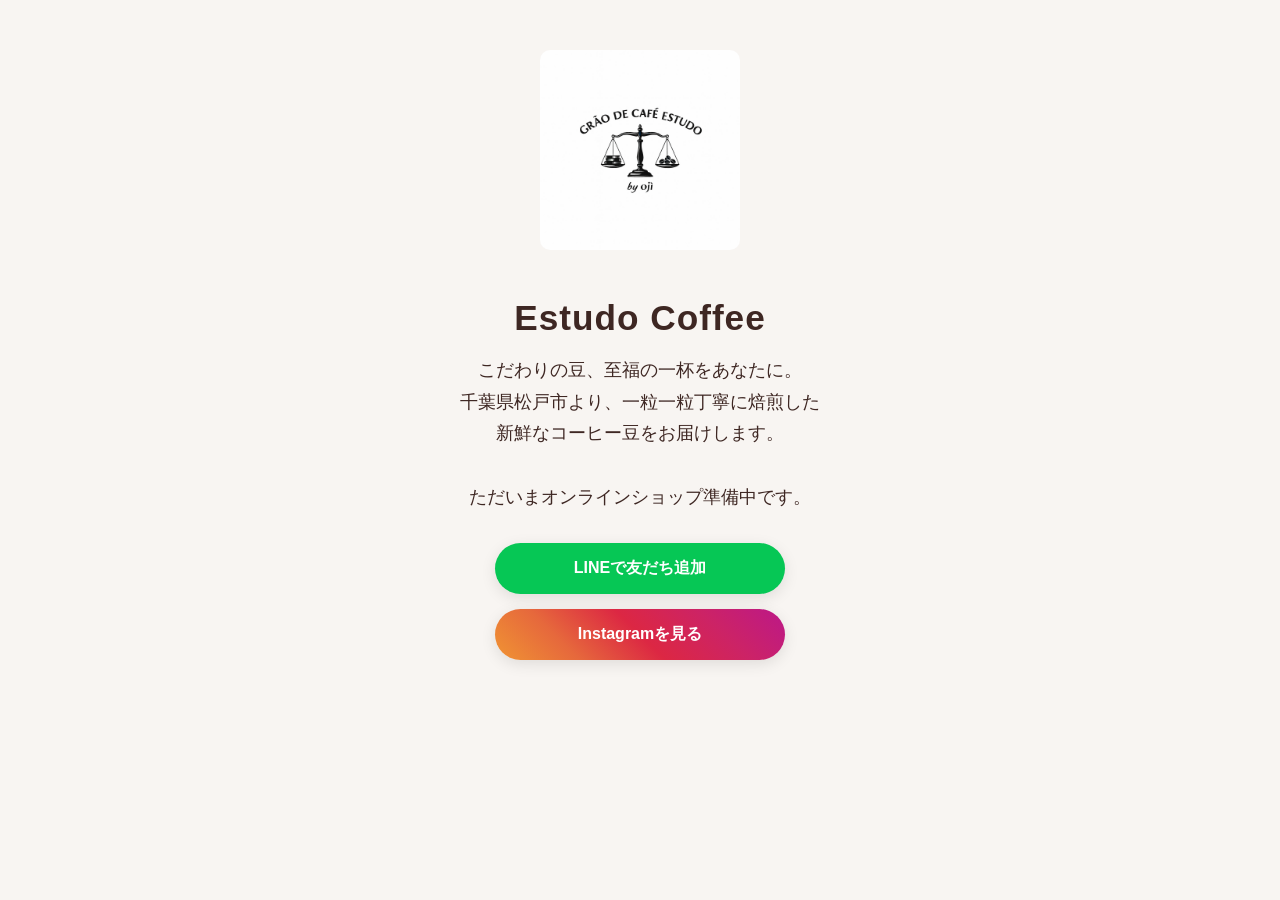
==== index.html @ 97ad24b9 "Update index.html" ====
<!DOCTYPE html>
<html lang="ja">
<head>
    <meta charset="UTF-8">
    <meta name="viewport" content="width=device-width, initial-scale=1.0">
    <title>Estudo Coffee（エストードコーヒー）| 松戸の自家焙煎豆販売</title>
    <meta name="description" content="千葉県松戸市から厳選されたコーヒー豆を丁寧に自家焙煎してお届けします。Estudo Coffeeで、あなただけの特別な一杯を見つけませんか？">
    <meta name="keywords" content="自家焙煎,豆販売,松戸,コーヒー,通販,オンラインショップ,Estudo Coffee">
    
    <style>
        /* 全体のデザイン設定 */
        body { 
            font-family: "Helvetica Neue", Arial, "Hiragino Kaku Gothic ProN", "Hiragino Sans", Meiryo, sans-serif; 
            text-align: center; 
            padding: 50px 20px; 
            background-color: #f8f5f2; 
            color: #3e2723; 
            margin: 0;
        }
        
        /* ロゴ画像の設定 */
        img { 
            max-width: 200px; 
            height: auto;
            margin-bottom: 20px; 
            border-radius: 10px; 
        }
        
        /* 見出しのデザイン */
        h1 { 
            font-size: 2.2em; 
            margin-bottom: 10px; 
            letter-spacing: 1px;
        }
        
        /* 文章のデザイン */
        p { 
            font-size: 1.1em; 
            line-height: 1.8; 
            margin-bottom: 30px; 
            max-width: 600px;
            margin-left: auto;
            margin-right: auto;
        }
        
        /* ボタン共通のデザイン */
        .btn {
            display: block;
            width: 260px;
            margin: 15px auto;
            padding: 15px;
            text-decoration: none;
            border-radius: 30px;
            font-weight: bold;
            box-shadow: 0 4px 15px rgba(0,0,0,0.1);
            transition: transform 0.2s, box-shadow 0.2s;
        }

        .btn:hover { 
            transform: scale(1.05); 
            box-shadow: 0 6px 20px rgba(0,0,0,0.2);
        }

        /* LINEボタン（緑） */
        .line-btn {
            background-color: #06C755;
            color: white !important;
        }

        /* インスタボタン（グラデーション） */
        .insta-btn {
            background: linear-gradient(45deg, #f09433 0%, #e6683c 25%, #dc2743 50%, #cc2366 75%, #bc1888 100%);
            color: white !important;
        }

        /* 画面が小さい時（スマホ）の調整 */
        @media (max-width: 480px) {
            h1 { font-size: 1.8em; }
            p { font-size: 1em; }
            .btn { width: 80%; }
        }
    </style>
</head>
<body>

    <img src="logo.png" alt="Estudo Coffee ロゴ">

    <h1>Estudo Coffee</h1>

    <p>
        こだわりの豆、至福の一杯をあなたに。<br>
        千葉県松戸市より、一粒一粒丁寧に焙煎した<br>
        新鮮なコーヒー豆をお届けします。<br><br>
        ただいまオンラインショップ準備中です。
    </p>
    
    <a href="https://lin.ee/H9qfA09" class="btn line-btn" target="_blank">
        LINEで友だち追加
    </a>

    <a href="https://www.instagram.com/estudo_coffee_matsudo/" class="btn insta-btn" target="_blank">
        Instagramを見る
    </a>

</body>
</html>
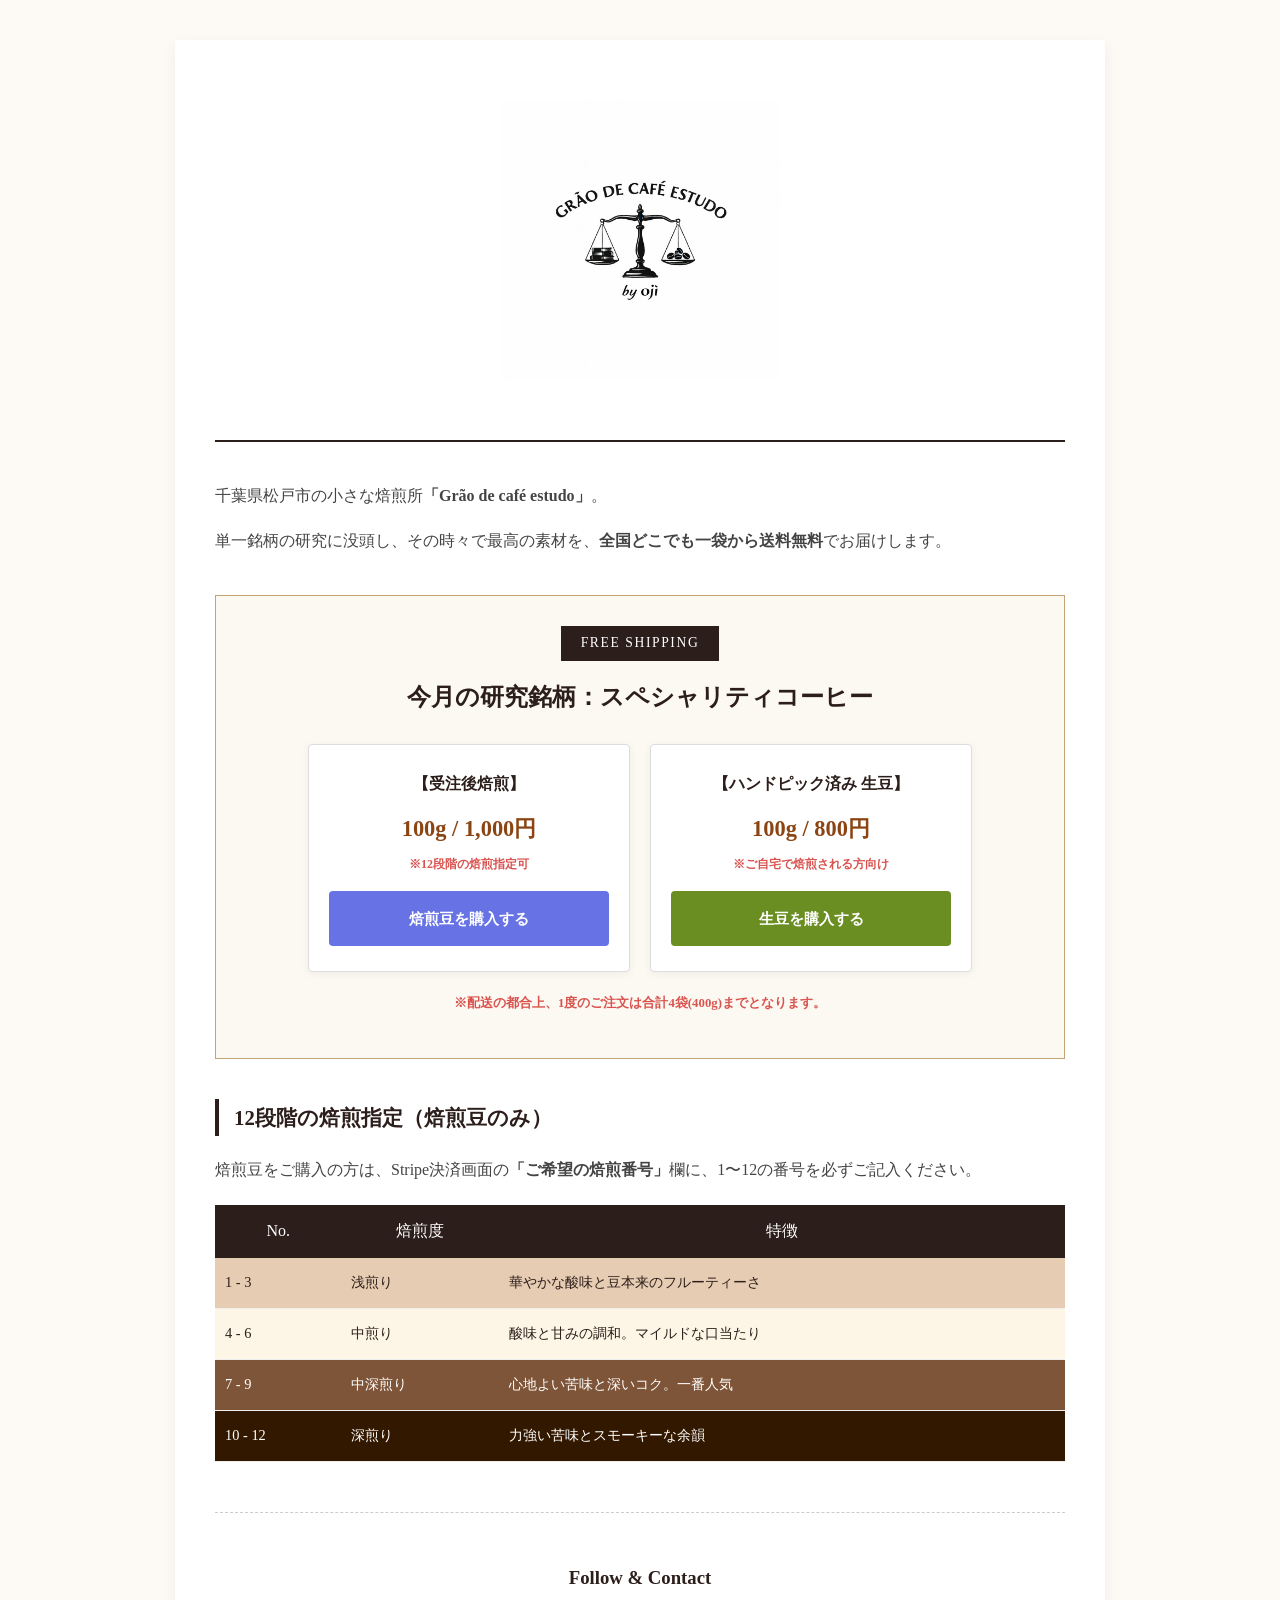
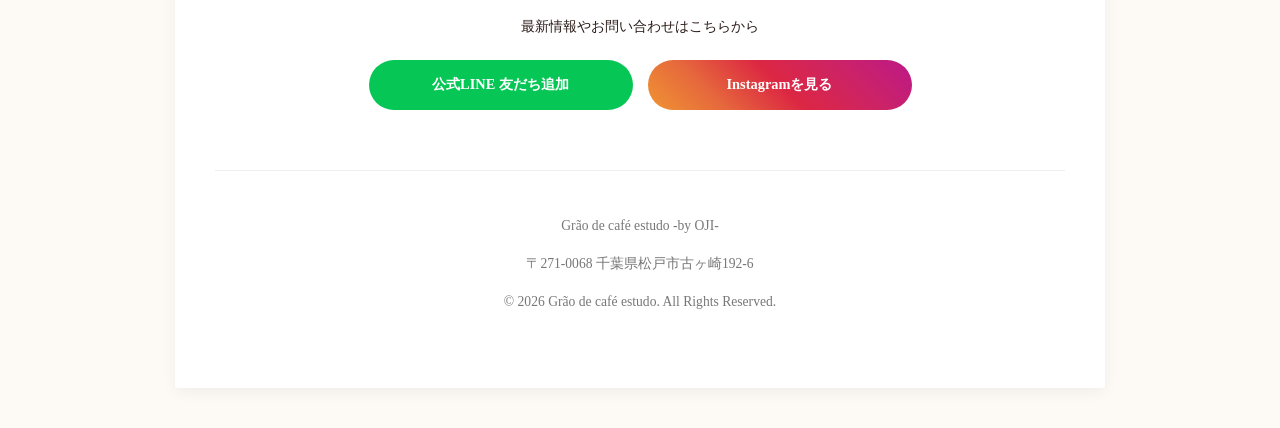
==== commit 8fc8ee41: "Update index.html" ====
--- a/index.html
+++ b/index.html
@@ -3,104 +3,215 @@
 <head>
     <meta charset="UTF-8">
     <meta name="viewport" content="width=device-width, initial-scale=1.0">
-    <title>Estudo Coffee（エストードコーヒー）| 松戸の自家焙煎豆販売</title>
-    <meta name="description" content="千葉県松戸市から厳選されたコーヒー豆を丁寧に自家焙煎してお届けします。Estudo Coffeeで、あなただけの特別な一杯を見つけませんか？">
-    <meta name="keywords" content="自家焙煎,豆販売,松戸,コーヒー,通販,オンラインショップ,Estudo Coffee">
-    
+    <title>Grão de café estudo -by OJI- | 松戸の受注生産・送料無料の焙煎所</title>
+    <meta name="description" content="千葉県松戸市の小さな焙煎所。最高の素材を全国どこでも一袋から送料無料でお届けします。">
     <style>
-        /* 全体のデザイン設定 */
+        :root {
+            --main-brown: #2c1e1a;
+            --accent-gold: #c2a371;
+            --bg-cream: #fdfaf5;
+            --line-green: #06C755;
+        }
         body { 
-            font-family: "Helvetica Neue", Arial, "Hiragino Kaku Gothic ProN", "Hiragino Sans", Meiryo, sans-serif; 
+            background-color: var(--bg-cream); 
+            color: var(--main-brown); 
+            font-family: "Hiragino Mincho ProN", serif; 
+            line-height: 1.8; 
+            margin: 0; 
+            padding: 40px 20px; 
+        }
+        .container { 
+            max-width: 850px; 
+            margin: 0 auto; 
+            background: white; 
+            padding: 60px 40px; 
+            border-radius: 2px; 
+            box-shadow: 0 4px 15px rgba(0,0,0,0.05); 
             text-align: center; 
-            padding: 50px 20px; 
-            background-color: #f8f5f2; 
-            color: #3e2723; 
-            margin: 0;
-        }
-        
-        /* ロゴ画像の設定 */
-        img { 
-            max-width: 200px; 
-            height: auto;
-            margin-bottom: 20px; 
-            border-radius: 10px; 
-        }
-        
-        /* 見出しのデザイン */
-        h1 { 
-            font-size: 2.2em; 
-            margin-bottom: 10px; 
-            letter-spacing: 1px;
-        }
-        
-        /* 文章のデザイン */
-        p { 
-            font-size: 1.1em; 
-            line-height: 1.8; 
-            margin-bottom: 30px; 
-            max-width: 600px;
-            margin-left: auto;
-            margin-right: auto;
-        }
-        
-        /* ボタン共通のデザイン */
-        .btn {
-            display: block;
-            width: 260px;
-            margin: 15px auto;
-            padding: 15px;
+        }
+        
+        .logo-img { max-width: 280px; height: auto; margin-bottom: 20px; }
+        .header-area { border-bottom: 2px solid var(--main-brown); padding-bottom: 30px; margin-bottom: 40px; }
+        
+        .free-shipping-badge { 
+            background: var(--main-brown); 
+            color: white; 
+            display: inline-block; 
+            padding: 5px 20px; 
+            font-size: 0.85rem; 
+            letter-spacing: 0.1rem; 
+            margin-bottom: 15px; 
+        }
+
+        h2 { 
+            font-size: 1.3rem; 
+            border-left: 4px solid var(--main-brown); 
+            padding-left: 15px; 
+            text-align: left; 
+            margin: 40px 0 20px; 
+        }
+        .description { text-align: left; font-size: 1rem; color: #444; }
+
+        .current-bean { 
+            background-color: #fcf8f2; 
+            border: 1px solid var(--accent-gold); 
+            padding: 30px; 
+            margin: 40px 0; 
+            text-align: center; 
+        }
+        .bean-title { font-size: 1.5rem; color: var(--main-brown); margin-bottom: 10px; font-weight: bold; }
+        
+        /* ボタンを並べるエリア */
+        .purchase-options { 
+            display: flex; 
+            gap: 20px; 
+            justify-content: center; 
+            flex-wrap: wrap; 
+            margin-top: 25px; 
+        }
+        .option-card { 
+            background: white; 
+            border: 1px solid #ddd; 
+            padding: 25px 20px; 
+            border-radius: 4px; 
+            width: 280px; 
+            display: flex; 
+            flex-direction: column; 
+            justify-content: space-between;
+            box-shadow: 0 2px 8px rgba(0,0,0,0.05);
+        }
+        .option-name { font-weight: bold; margin-bottom: 10px; color: var(--main-brown); }
+        .price { font-size: 1.4rem; color: #8b4513; margin-bottom: 5px; font-weight: bold; }
+        .limit-info { font-size: 0.75rem; color: #d9534f; margin-bottom: 15px; font-weight: bold; }
+
+        .btn-stripe { 
+            display: block; 
+            background-color: #6772e5; 
+            color: white !important; 
+            padding: 14px 20px; 
+            text-decoration: none; 
+            font-weight: bold; 
+            font-size: 0.95rem; 
+            border-radius: 4px; 
+            transition: 0.3s; 
+        }
+        .btn-stripe:hover { 
+            background-color: #5469d4; 
+            transform: translateY(-2px); 
+        }
+        .btn-raw { background-color: #6b8e23; } 
+        .btn-raw:hover { background-color: #556b2f; }
+
+        /* SNSセクション */
+        .sns-section {
+            margin-top: 50px;
+            padding-top: 30px;
+            border-top: 1px dashed #ccc;
+        }
+        .sns-buttons {
+            display: flex;
+            justify-content: center;
+            gap: 15px;
+            flex-wrap: wrap;
+            margin-top: 20px;
+        }
+        .sns-btn {
+            display: inline-block;
+            width: 240px;
+            padding: 12px;
             text-decoration: none;
+            color: white !important;
+            font-weight: bold;
             border-radius: 30px;
-            font-weight: bold;
-            box-shadow: 0 4px 15px rgba(0,0,0,0.1);
-            transition: transform 0.2s, box-shadow 0.2s;
-        }
-
-        .btn:hover { 
-            transform: scale(1.05); 
-            box-shadow: 0 6px 20px rgba(0,0,0,0.2);
-        }
-
-        /* LINEボタン（緑） */
-        .line-btn {
-            background-color: #06C755;
-            color: white !important;
-        }
-
-        /* インスタボタン（グラデーション） */
-        .insta-btn {
-            background: linear-gradient(45deg, #f09433 0%, #e6683c 25%, #dc2743 50%, #cc2366 75%, #bc1888 100%);
-            color: white !important;
-        }
-
-        /* 画面が小さい時（スマホ）の調整 */
+            font-size: 0.9rem;
+            transition: 0.3s;
+        }
+        .btn-line { background-color: var(--line-green); }
+        .btn-insta { background: linear-gradient(45deg, #f09433 0%, #e6683c 25%, #dc2743 50%, #cc2366 75%, #bc1888 100%); }
+        .sns-btn:hover { opacity: 0.8; transform: translateY(-2px); }
+
+        .roast-grid { width: 100%; border-collapse: collapse; margin-top: 20px; }
+        .roast-grid th { background: var(--main-brown); color: white; padding: 12px; font-weight: normal; }
+        .roast-grid td { padding: 12px 10px; border-bottom: 1px solid #eee; font-size: 0.9rem; text-align: left; }
+        .lv1 { background-color: #e6ccb2; } 
+        .lv-mid { background-color: #fdf5e6; } 
+        .lv5 { background-color: #7f5539; color: white; } 
+        .lv9 { background-color: #331800; color: white; } 
+
+        footer { margin-top: 60px; font-size: 0.85rem; color: #777; border-top: 1px solid #eee; padding-top: 30px; }
+
         @media (max-width: 480px) {
-            h1 { font-size: 1.8em; }
-            p { font-size: 1em; }
-            .btn { width: 80%; }
+            .container { padding: 30px 15px; }
+            .option-card { width: 100%; }
         }
     </style>
 </head>
 <body>
 
-    <img src="logo.png" alt="Estudo Coffee ロゴ">
-
-    <h1>Estudo Coffee</h1>
-
-    <p>
-        こだわりの豆、至福の一杯をあなたに。<br>
-        千葉県松戸市より、一粒一粒丁寧に焙煎した<br>
-        新鮮なコーヒー豆をお届けします。<br><br>
-        ただいまオンラインショップ準備中です。
-    </p>
+<div class="container">
+    <div class="header-area">
+        <img src="logo.png" alt="Grão de café estudo ロゴ" class="logo-img">
+    </div>
+
+    <div class="description">
+        <p>千葉県松戸市の小さな焙煎所<strong>「Grão de café estudo」</strong>。</p>
+        <p>単一銘柄の研究に没頭し、その時々で最高の素材を、<strong>全国どこでも一袋から送料無料</strong>でお届けします。</p>
+    </div>
+
+    <div class="current-bean">
+        <div class="free-shipping-badge">FREE SHIPPING</div>
+        <div class="bean-title">今月の研究銘柄：スペシャリティコーヒー</div>
+        
+        <div class="purchase-options">
+            <div class="option-card">
+                <div>
+                    <div class="option-name">【受注後焙煎】</div>
+                    <div class="price">100g / 1,000円</div>
+                    <div class="limit-info">※12段階の焙煎指定可</div>
+                </div>
+                <a href="https://buy.stripe.com/00w28rahT9Mg7YG9xW0VO00" class="btn-stripe">焙煎豆を購入する</a>
+            </div>
+
+            <div class="option-card">
+                <div>
+                    <div class="option-name">【ハンドピック済み 生豆】</div>
+                    <div class="price">100g / 800円</div>
+                    <div class="limit-info">※ご自宅で焙煎される方向け</div>
+                </div>
+                <a href="https://buy.stripe.com/6oU6oH0Hj2jO92K7pO0VO01" class="btn-stripe btn-raw">生豆を購入する</a>
+            </div>
+        </div>
+        <p style="font-size: 0.8rem; color: #d9534f; margin-top: 20px; font-weight: bold;">※配送の都合上、1度のご注文は合計4袋(400g)までとなります。</p>
+    </div>
+
+    <h2>12段階の焙煎指定（焙煎豆のみ）</h2>
+    <p class="description">焙煎豆をご購入の方は、Stripe決済画面の<strong>「ご希望の焙煎番号」</strong>欄に、1〜12の番号を必ずご記入ください。</p>
     
-    <a href="https://lin.ee/H9qfA09" class="btn line-btn" target="_blank">
-        LINEで友だち追加
-    </a>
-
-    <a href="https://www.instagram.com/estudo_coffee_matsudo/" class="btn insta-btn" target="_blank">
-        Instagramを見る
-    </a>
+    <table class="roast-grid">
+        <thead><tr><th>No.</th><th>焙煎度</th><th>特徴</th></tr></thead>
+        <tbody>
+            <tr class="lv1"><td>1 - 3</td><td>浅煎り</td><td>華やかな酸味と豆本来のフルーティーさ</td></tr>
+            <tr class="lv-mid"><td>4 - 6</td><td>中煎り</td><td>酸味と甘みの調和。マイルドな口当たり</td></tr>
+            <tr class="lv5"><td>7 - 9</td><td>中深煎り</td><td>心地よい苦味と深いコク。一番人気</td></tr>
+            <tr class="lv9"><td>10 - 12</td><td>深煎り</td><td>力強い苦味とスモーキーな余韻</td></tr>
+        </tbody>
+    </table>
+
+    <div class="sns-section">
+        <h3>Follow & Contact</h3>
+        <p style="font-size: 0.9rem;">最新情報やお問い合わせはこちらから</p>
+        <div class="sns-buttons">
+            <a href="https://lin.ee/H9qfA09" class="sns-btn btn-line" target="_blank">公式LINE 友だち追加</a>
+            <a href="https://www.instagram.com/estudo_coffee_matsudo/" class="sns-btn btn-insta" target="_blank">Instagramを見る</a>
+        </div>
+    </div>
+
+    <footer>
+        <p>Grão de café estudo -by OJI-</p>
+        <p>〒271-0068 千葉県松戸市古ヶ崎192-6</p>
+        <p>&copy; 2026 Grão de café estudo. All Rights Reserved.</p>
+    </footer>
+</div>
 
 </body>
 </html>
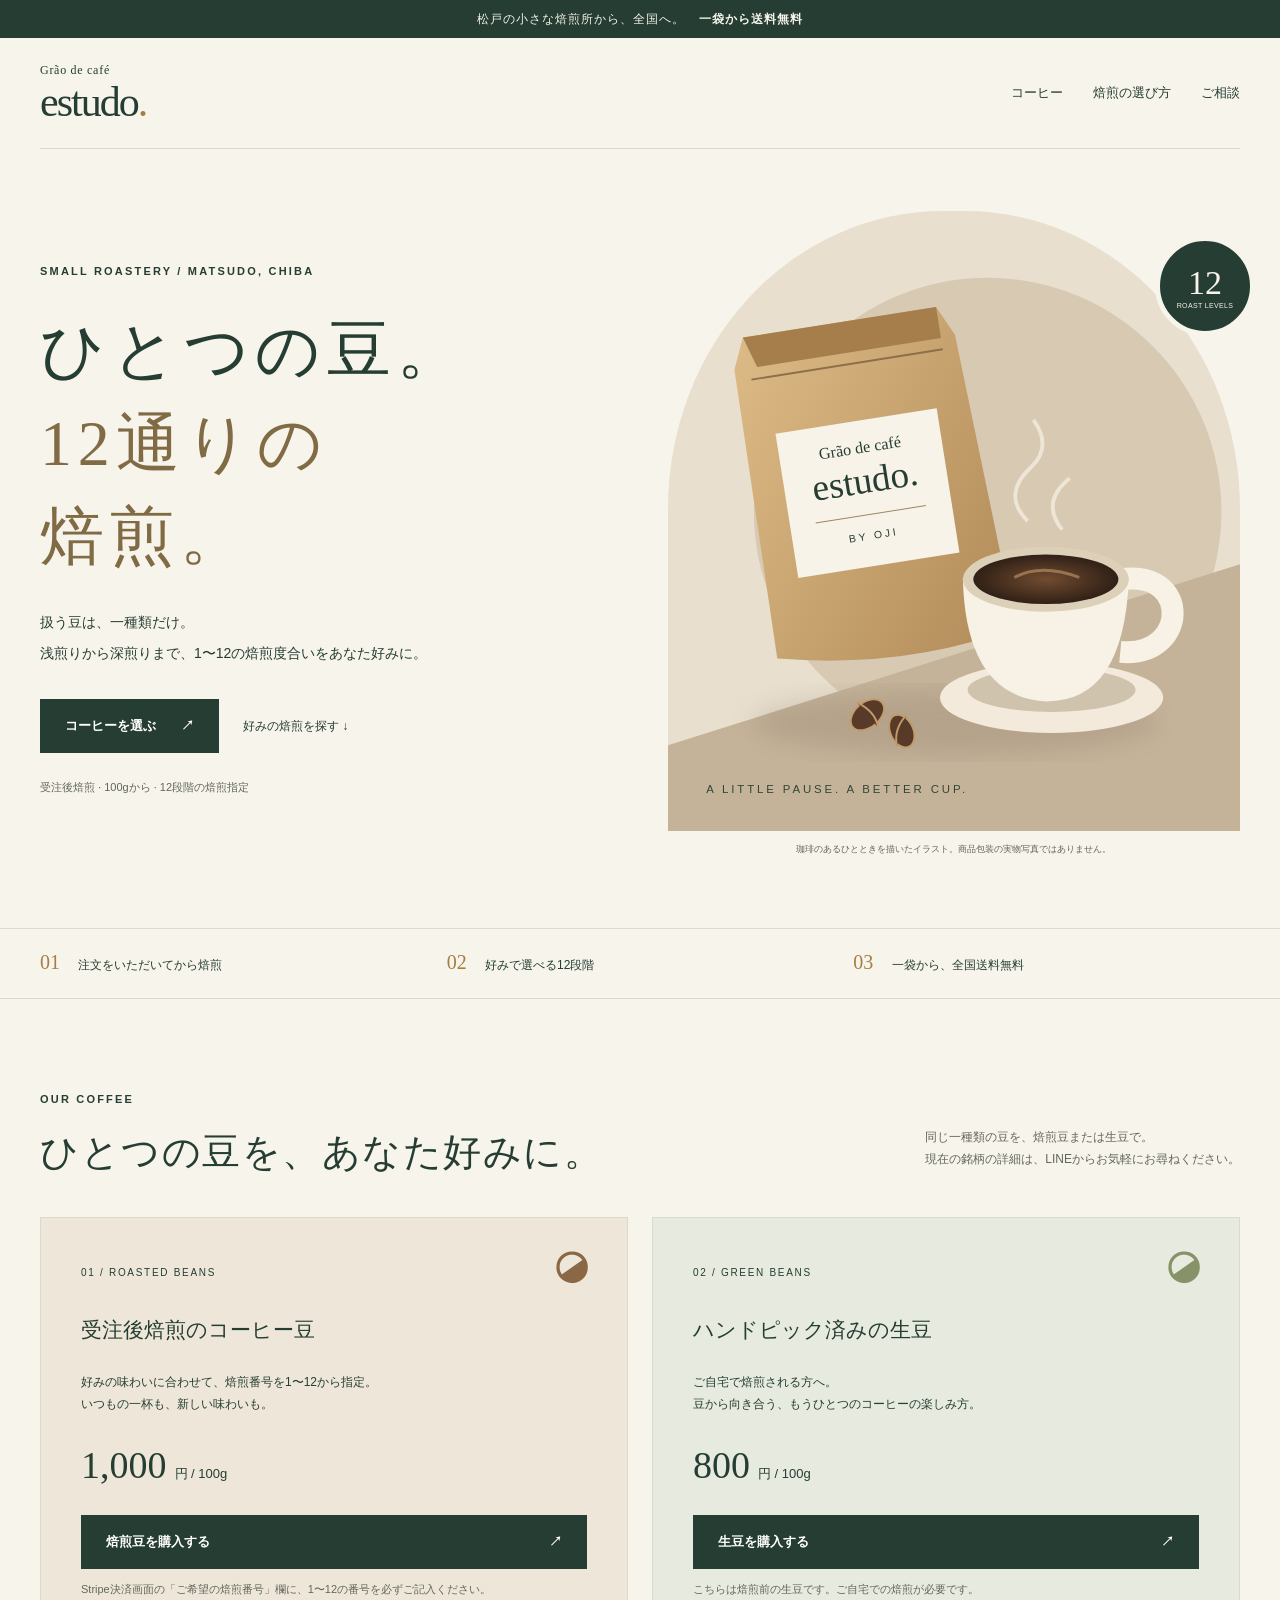
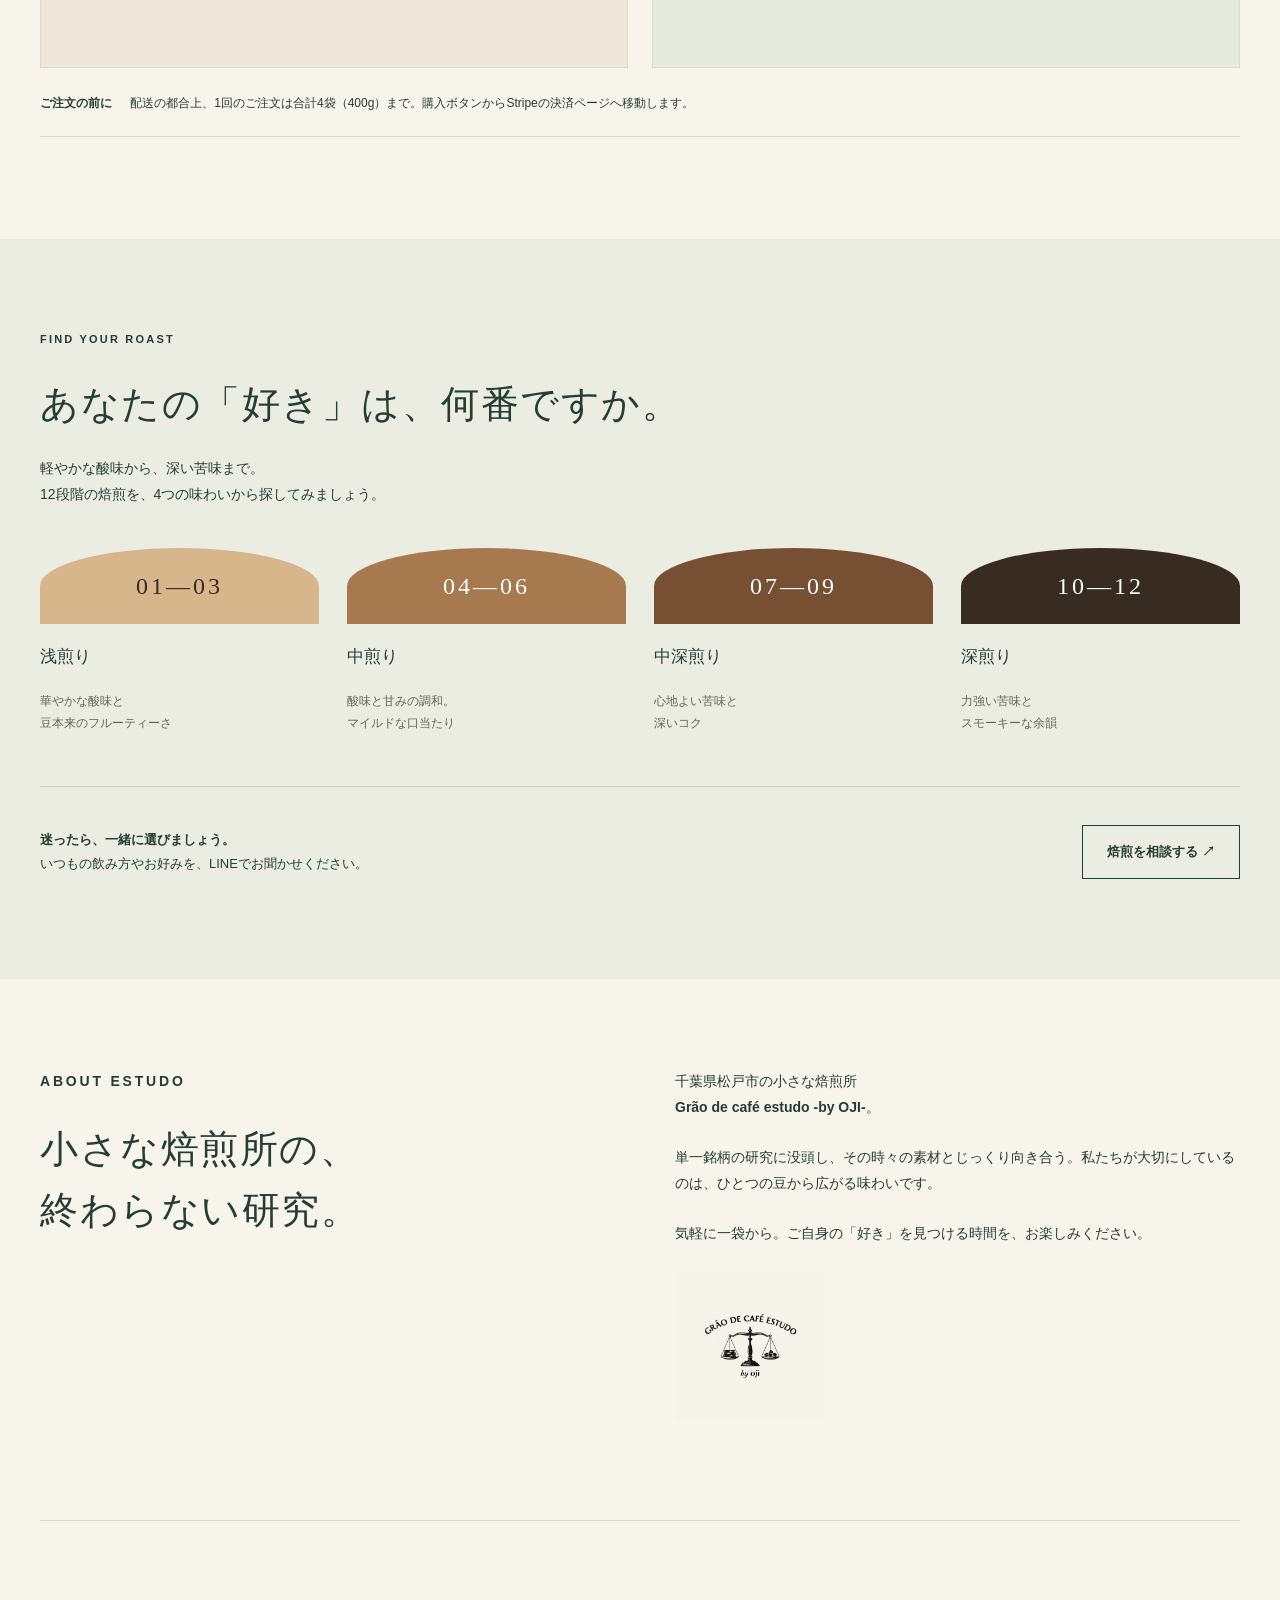
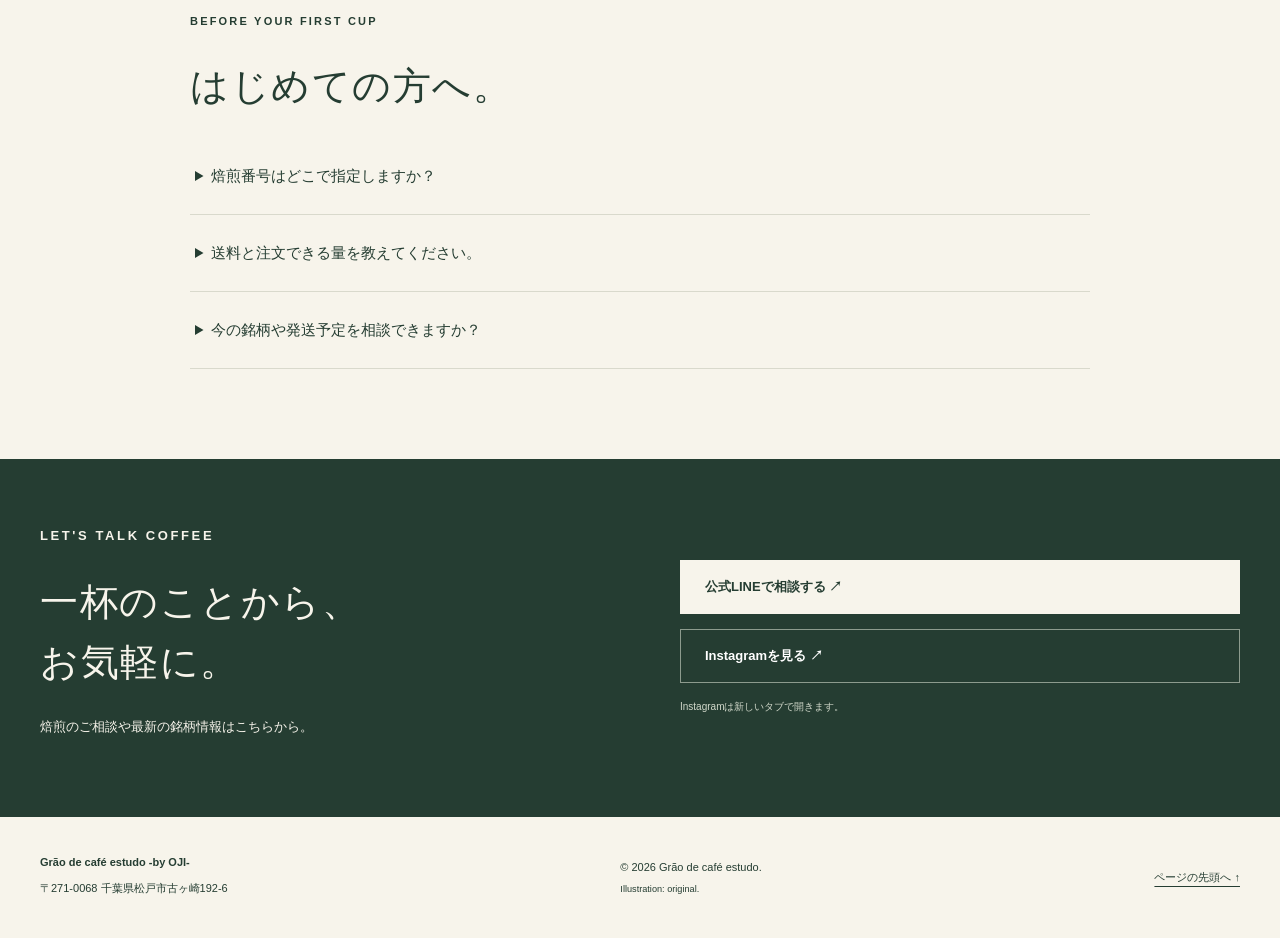
==== commit cd8c6180: "Refresh estudo single-variety 12-roast site with accessible design and SEO" ====
--- a/index.html
+++ b/index.html
@@ -1,217 +1,11 @@
-<!DOCTYPE html>
-<html lang="ja">
-<head>
-    <meta charset="UTF-8">
-    <meta name="viewport" content="width=device-width, initial-scale=1.0">
-    <title>Grão de café estudo -by OJI- | 松戸の受注生産・送料無料の焙煎所</title>
-    <meta name="description" content="千葉県松戸市の小さな焙煎所。最高の素材を全国どこでも一袋から送料無料でお届けします。">
-    <style>
-        :root {
-            --main-brown: #2c1e1a;
-            --accent-gold: #c2a371;
-            --bg-cream: #fdfaf5;
-            --line-green: #06C755;
-        }
-        body { 
-            background-color: var(--bg-cream); 
-            color: var(--main-brown); 
-            font-family: "Hiragino Mincho ProN", serif; 
-            line-height: 1.8; 
-            margin: 0; 
-            padding: 40px 20px; 
-        }
-        .container { 
-            max-width: 850px; 
-            margin: 0 auto; 
-            background: white; 
-            padding: 60px 40px; 
-            border-radius: 2px; 
-            box-shadow: 0 4px 15px rgba(0,0,0,0.05); 
-            text-align: center; 
-        }
-        
-        .logo-img { max-width: 280px; height: auto; margin-bottom: 20px; }
-        .header-area { border-bottom: 2px solid var(--main-brown); padding-bottom: 30px; margin-bottom: 40px; }
-        
-        .free-shipping-badge { 
-            background: var(--main-brown); 
-            color: white; 
-            display: inline-block; 
-            padding: 5px 20px; 
-            font-size: 0.85rem; 
-            letter-spacing: 0.1rem; 
-            margin-bottom: 15px; 
-        }
-
-        h2 { 
-            font-size: 1.3rem; 
-            border-left: 4px solid var(--main-brown); 
-            padding-left: 15px; 
-            text-align: left; 
-            margin: 40px 0 20px; 
-        }
-        .description { text-align: left; font-size: 1rem; color: #444; }
-
-        .current-bean { 
-            background-color: #fcf8f2; 
-            border: 1px solid var(--accent-gold); 
-            padding: 30px; 
-            margin: 40px 0; 
-            text-align: center; 
-        }
-        .bean-title { font-size: 1.5rem; color: var(--main-brown); margin-bottom: 10px; font-weight: bold; }
-        
-        /* ボタンを並べるエリア */
-        .purchase-options { 
-            display: flex; 
-            gap: 20px; 
-            justify-content: center; 
-            flex-wrap: wrap; 
-            margin-top: 25px; 
-        }
-        .option-card { 
-            background: white; 
-            border: 1px solid #ddd; 
-            padding: 25px 20px; 
-            border-radius: 4px; 
-            width: 280px; 
-            display: flex; 
-            flex-direction: column; 
-            justify-content: space-between;
-            box-shadow: 0 2px 8px rgba(0,0,0,0.05);
-        }
-        .option-name { font-weight: bold; margin-bottom: 10px; color: var(--main-brown); }
-        .price { font-size: 1.4rem; color: #8b4513; margin-bottom: 5px; font-weight: bold; }
-        .limit-info { font-size: 0.75rem; color: #d9534f; margin-bottom: 15px; font-weight: bold; }
-
-        .btn-stripe { 
-            display: block; 
-            background-color: #6772e5; 
-            color: white !important; 
-            padding: 14px 20px; 
-            text-decoration: none; 
-            font-weight: bold; 
-            font-size: 0.95rem; 
-            border-radius: 4px; 
-            transition: 0.3s; 
-        }
-        .btn-stripe:hover { 
-            background-color: #5469d4; 
-            transform: translateY(-2px); 
-        }
-        .btn-raw { background-color: #6b8e23; } 
-        .btn-raw:hover { background-color: #556b2f; }
-
-        /* SNSセクション */
-        .sns-section {
-            margin-top: 50px;
-            padding-top: 30px;
-            border-top: 1px dashed #ccc;
-        }
-        .sns-buttons {
-            display: flex;
-            justify-content: center;
-            gap: 15px;
-            flex-wrap: wrap;
-            margin-top: 20px;
-        }
-        .sns-btn {
-            display: inline-block;
-            width: 240px;
-            padding: 12px;
-            text-decoration: none;
-            color: white !important;
-            font-weight: bold;
-            border-radius: 30px;
-            font-size: 0.9rem;
-            transition: 0.3s;
-        }
-        .btn-line { background-color: var(--line-green); }
-        .btn-insta { background: linear-gradient(45deg, #f09433 0%, #e6683c 25%, #dc2743 50%, #cc2366 75%, #bc1888 100%); }
-        .sns-btn:hover { opacity: 0.8; transform: translateY(-2px); }
-
-        .roast-grid { width: 100%; border-collapse: collapse; margin-top: 20px; }
-        .roast-grid th { background: var(--main-brown); color: white; padding: 12px; font-weight: normal; }
-        .roast-grid td { padding: 12px 10px; border-bottom: 1px solid #eee; font-size: 0.9rem; text-align: left; }
-        .lv1 { background-color: #e6ccb2; } 
-        .lv-mid { background-color: #fdf5e6; } 
-        .lv5 { background-color: #7f5539; color: white; } 
-        .lv9 { background-color: #331800; color: white; } 
-
-        footer { margin-top: 60px; font-size: 0.85rem; color: #777; border-top: 1px solid #eee; padding-top: 30px; }
-
-        @media (max-width: 480px) {
-            .container { padding: 30px 15px; }
-            .option-card { width: 100%; }
-        }
-    </style>
-</head>
-<body>
-
-<div class="container">
-    <div class="header-area">
-        <img src="logo.png" alt="Grão de café estudo ロゴ" class="logo-img">
-    </div>
-
-    <div class="description">
-        <p>千葉県松戸市の小さな焙煎所<strong>「Grão de café estudo」</strong>。</p>
-        <p>単一銘柄の研究に没頭し、その時々で最高の素材を、<strong>全国どこでも一袋から送料無料</strong>でお届けします。</p>
-    </div>
-
-    <div class="current-bean">
-        <div class="free-shipping-badge">FREE SHIPPING</div>
-        <div class="bean-title">今月の研究銘柄：スペシャリティコーヒー</div>
-        
-        <div class="purchase-options">
-            <div class="option-card">
-                <div>
-                    <div class="option-name">【受注後焙煎】</div>
-                    <div class="price">100g / 1,000円</div>
-                    <div class="limit-info">※12段階の焙煎指定可</div>
-                </div>
-                <a href="https://buy.stripe.com/00w28rahT9Mg7YG9xW0VO00" class="btn-stripe">焙煎豆を購入する</a>
-            </div>
-
-            <div class="option-card">
-                <div>
-                    <div class="option-name">【ハンドピック済み 生豆】</div>
-                    <div class="price">100g / 800円</div>
-                    <div class="limit-info">※ご自宅で焙煎される方向け</div>
-                </div>
-                <a href="https://buy.stripe.com/6oU6oH0Hj2jO92K7pO0VO01" class="btn-stripe btn-raw">生豆を購入する</a>
-            </div>
-        </div>
-        <p style="font-size: 0.8rem; color: #d9534f; margin-top: 20px; font-weight: bold;">※配送の都合上、1度のご注文は合計4袋(400g)までとなります。</p>
-    </div>
-
-    <h2>12段階の焙煎指定（焙煎豆のみ）</h2>
-    <p class="description">焙煎豆をご購入の方は、Stripe決済画面の<strong>「ご希望の焙煎番号」</strong>欄に、1〜12の番号を必ずご記入ください。</p>
-    
-    <table class="roast-grid">
-        <thead><tr><th>No.</th><th>焙煎度</th><th>特徴</th></tr></thead>
-        <tbody>
-            <tr class="lv1"><td>1 - 3</td><td>浅煎り</td><td>華やかな酸味と豆本来のフルーティーさ</td></tr>
-            <tr class="lv-mid"><td>4 - 6</td><td>中煎り</td><td>酸味と甘みの調和。マイルドな口当たり</td></tr>
-            <tr class="lv5"><td>7 - 9</td><td>中深煎り</td><td>心地よい苦味と深いコク。一番人気</td></tr>
-            <tr class="lv9"><td>10 - 12</td><td>深煎り</td><td>力強い苦味とスモーキーな余韻</td></tr>
-        </tbody>
-    </table>
-
-    <div class="sns-section">
-        <h3>Follow & Contact</h3>
-        <p style="font-size: 0.9rem;">最新情報やお問い合わせはこちらから</p>
-        <div class="sns-buttons">
-            <a href="https://lin.ee/H9qfA09" class="sns-btn btn-line" target="_blank">公式LINE 友だち追加</a>
-            <a href="https://www.instagram.com/estudo_coffee_matsudo/" class="sns-btn btn-insta" target="_blank">Instagramを見る</a>
-        </div>
-    </div>
-
-    <footer>
-        <p>Grão de café estudo -by OJI-</p>
-        <p>〒271-0068 千葉県松戸市古ヶ崎192-6</p>
-        <p>&copy; 2026 Grão de café estudo. All Rights Reserved.</p>
-    </footer>
-</div>
-
-</body>
-</html>
+<!doctype html>
+<html lang="ja"><head><meta charset="utf-8"><meta name="viewport" content="width=device-width,initial-scale=1"><meta name="theme-color" content="#253d32"><title>Grão de café estudo｜松戸の小さな焙煎所・一袋から送料無料</title><meta name="description" content="千葉県松戸市の小さな焙煎所 Grão de café estudo。受注後焙煎のコーヒー豆は100g 1,000円。12段階の焙煎指定とハンドピック済み生豆。一袋から全国送料無料。"><link rel="canonical" href="https://estudo-coffee.com/"><meta property="og:type" content="website"><meta property="og:locale" content="ja_JP"><meta property="og:title" content="Grão de café estudo｜ひとつの豆。12通りの焙煎。"><meta property="og:description" content="松戸の小さな焙煎所から。一種類の豆を1〜12の焙煎度合いから。一袋から送料無料。"><meta property="og:url" content="https://estudo-coffee.com/"><meta property="og:image" content="https://estudo-coffee.com/logo.png"><link rel="stylesheet" href="style.css"><meta name="release" content="estudo-refresh-20261023"><script type="application/ld+json">{"@context":"https://schema.org","@type":"Organization","name":"Grão de café estudo -by OJI-","url":"https://estudo-coffee.com/","logo":"https://estudo-coffee.com/logo.png","sameAs":["https://www.instagram.com/estudo_coffee_matsudo/"]}</script></head>
+<body><a class="skip" href="#main">本文へ移動</a><div class="shipping">松戸の小さな焙煎所から、全国へ。 <strong>一袋から送料無料</strong></div><header class="header wrap"><a class="brand" href="#top" aria-label="Grão de café estudo ホーム"><span>Grão de café</span><b>estudo<span class="brand-dot">.</span></b></a><nav aria-label="メインナビゲーション"><a href="#coffee">コーヒー</a><a href="#roast">焙煎の選び方</a><a href="#contact">ご相談</a></nav></header>
+<main id="main"><section class="hero wrap" id="top"><div class="hero-copy"><p class="eyebrow">SMALL ROASTERY / MATSUDO, CHIBA</p><h1>ひとつの豆。<br><em>12通りの<br>焙煎。</em></h1><p class="intro">扱う豆は、一種類だけ。<br>浅煎りから深煎りまで、1〜12の焙煎度合いをあなた好みに。</p><div class="actions"><a class="button" href="#coffee">コーヒーを選ぶ <span aria-hidden="true">↗</span></a><a class="text-link" href="#roast">好みの焙煎を探す ↓</a></div><p class="hero-note">受注後焙煎 · 100gから · 12段階の焙煎指定</p></div><figure class="hero-art"><svg viewBox="0 0 600 650" role="img" aria-labelledby="art-title"><title id="art-title">コーヒーカップと豆を描いたオリジナルイラスト</title><defs><radialGradient id="coffee-fill"><stop stop-color="#714c30"/><stop offset="1" stop-color="#302016"/></radialGradient><linearGradient id="paper" x2="1" y2="1"><stop stop-color="#ddbb86"/><stop offset="1" stop-color="#b18b59"/></linearGradient><filter id="shadow"><feGaussianBlur stdDeviation="12"/></filter></defs><rect width="600" height="650" fill="#e8dfce"/><circle cx="335" cy="315" r="245" fill="#d8c9b2"/><path d="M0 560L600 370V650H0Z" fill="#c4b299"/><ellipse cx="300" cy="536" rx="213" ry="34" fill="#6f604b" opacity=".18" filter="url(#shadow)"/><g transform="rotate(-9 235 290)"><path d="M105 110H310L325 142L340 455Q220 480 88 448L91 142Z" fill="url(#paper)"/><path d="M105 110L115 143H310L310 110Z" fill="#a57e4b"/><path d="M107 155H310" stroke="#8d6f49" stroke-width="2"/><rect x="123" y="215" width="171" height="153" fill="#f8f3e8"/><text x="208" y="249" text-anchor="middle" font-family="Georgia,serif" font-size="17" fill="#253d32">Grão de café</text><text x="208" y="291" text-anchor="middle" font-family="Georgia,serif" font-size="39" fill="#253d32">estudo.</text><path d="M150 314H267" stroke="#9c865e"/><text x="208" y="340" text-anchor="middle" font-family="sans-serif" letter-spacing="3" font-size="11" fill="#253d32">BY OJI</text></g><ellipse cx="402" cy="510" rx="117" ry="37" fill="#f3eadb"/><ellipse cx="402" cy="502" rx="88" ry="23" fill="#d0c3ad"/><path d="M459 390C549 362 550 469 474 462" fill="none" stroke="#f8f1e5" stroke-width="23"/><path d="M309 385Q312 510 397 514Q478 514 483 385Z" fill="#f8f1e5"/><ellipse cx="396" cy="386" rx="87" ry="34" fill="#ddd0b9"/><ellipse cx="396" cy="386" rx="76" ry="26" fill="url(#coffee-fill)"/><path d="M363 384Q391 369 431 384" fill="none" stroke="#b38c62" stroke-width="3" opacity=".7"/><g fill="none" stroke="#f9f4e9" stroke-width="4" opacity=".65"><path d="M377 325Q349 297 381 268Q403 247 383 219"/><path d="M413 334Q390 305 421 280"/></g><g fill="#573b28" stroke="#c19b6b" stroke-width="2"><ellipse cx="209" cy="528" rx="13" ry="20" transform="rotate(50 209 528)"/><path d="M198 515Q218 525 220 541"/><ellipse cx="245" cy="545" rx="12" ry="18" transform="rotate(-25 245 545)"/><path d="M250 528Q236 543 240 561"/></g><text x="40" y="610" font-family="sans-serif" font-size="12" letter-spacing="3" fill="#334739">A LITTLE PAUSE. A BETTER CUP.</text></svg><figcaption>珈琲のあるひとときを描いたイラスト。商品包装の実物写真ではありません。</figcaption><span class="art-seal" aria-hidden="true">12<br><small>ROAST LEVELS</small></span></figure></section>
+<section class="promise"><div class="wrap promise-grid"><p><b>01</b> 注文をいただいてから焙煎</p><p><b>02</b> 好みで選べる12段階</p><p><b>03</b> 一袋から、全国送料無料</p></div></section>
+<section class="section wrap" id="coffee"><div class="section-heading"><div><p class="eyebrow">OUR COFFEE</p><h2>ひとつの豆を、あなた好みに。</h2></div><p>同じ一種類の豆を、焙煎豆または生豆で。<br>現在の銘柄の詳細は、LINEからお気軽にお尋ねください。</p></div><div class="product-grid"><article class="product roasted"><p class="product-type">01 / ROASTED BEANS</p><div class="bean-mark" aria-hidden="true">◒</div><h3>受注後焙煎のコーヒー豆</h3><p>好みの味わいに合わせて、焙煎番号を1〜12から指定。<br>いつもの一杯も、新しい味わいも。</p><p class="price">1,000<span>円 / 100g</span></p><a href="https://buy.stripe.com/00w28rahT9Mg7YG9xW0VO00" class="button">焙煎豆を購入する <span aria-hidden="true">↗</span></a><p class="small">Stripe決済画面の「ご希望の焙煎番号」欄に、1〜12の番号を必ずご記入ください。</p></article><article class="product green"><p class="product-type">02 / GREEN BEANS</p><div class="bean-mark" aria-hidden="true">◒</div><h3>ハンドピック済みの生豆</h3><p>ご自宅で焙煎される方へ。<br>豆から向き合う、もうひとつのコーヒーの楽しみ方。</p><p class="price">800<span>円 / 100g</span></p><a href="https://buy.stripe.com/6oU6oH0Hj2jO92K7pO0VO01" class="button">生豆を購入する <span aria-hidden="true">↗</span></a><p class="small">こちらは焙煎前の生豆です。ご自宅での焙煎が必要です。</p></article></div><p class="order-note"><strong>ご注文の前に</strong> 配送の都合上、1回のご注文は合計4袋（400g）まで。購入ボタンからStripeの決済ページへ移動します。</p></section>
+<section class="roast-section" id="roast"><div class="section wrap"><p class="eyebrow">FIND YOUR ROAST</p><h2>あなたの「好き」は、何番ですか。</h2><p class="roast-intro">軽やかな酸味から、深い苦味まで。<br>12段階の焙煎を、4つの味わいから探してみましょう。</p><div class="roast-grid"><article><div class="roast-chip light">01—03</div><h3>浅煎り</h3><p>華やかな酸味と<br>豆本来のフルーティーさ</p></article><article><div class="roast-chip medium">04—06</div><h3>中煎り</h3><p>酸味と甘みの調和。<br>マイルドな口当たり</p></article><article><div class="roast-chip mediumdark">07—09</div><h3>中深煎り</h3><p>心地よい苦味と<br>深いコク</p></article><article><div class="roast-chip dark">10—12</div><h3>深煎り</h3><p>力強い苦味と<br>スモーキーな余韻</p></article></div><div class="roast-help"><p><strong>迷ったら、一緒に選びましょう。</strong><br>いつもの飲み方やお好みを、LINEでお聞かせください。</p><a class="button outline" href="https://lin.ee/H9qfA09">焙煎を相談する ↗</a></div></div></section>
+<section class="section wrap story"><div><p class="eyebrow">ABOUT ESTUDO</p><h2>小さな焙煎所の、<br>終わらない研究。</h2></div><div><p>千葉県松戸市の小さな焙煎所<br><strong>Grão de café estudo -by OJI-</strong>。</p><p>単一銘柄の研究に没頭し、その時々の素材とじっくり向き合う。私たちが大切にしているのは、ひとつの豆から広がる味わいです。</p><p>気軽に一袋から。ご自身の「好き」を見つける時間を、お楽しみください。</p><img src="logo.png" alt="Grão de café estudo -by OJI- ブランドロゴ" loading="lazy" class="original-logo"></div></section>
+<section class="section wrap faq"><p class="eyebrow">BEFORE YOUR FIRST CUP</p><h2>はじめての方へ。</h2><details><summary>焙煎番号はどこで指定しますか？</summary><p>焙煎豆のStripe決済画面にある「ご希望の焙煎番号」欄へ、1〜12の番号を必ずご記入ください。こちらのサイトから番号が自動で入力されることはありません。</p></details><details><summary>送料と注文できる量を教えてください。</summary><p>全国どこでも一袋から送料無料です。1回のご注文は合計4袋（400g）までとなります。</p></details><details><summary>今の銘柄や発送予定を相談できますか？</summary><p>現在の銘柄、発送予定、購入前のご不明点は、<a href="https://lin.ee/H9qfA09">公式LINE</a>でお問い合わせください。</p></details></section>
+<section class="contact" id="contact"><div class="wrap contact-inner"><div><p class="eyebrow">LET'S TALK COFFEE</p><h2>一杯のことから、<br>お気軽に。</h2><p>焙煎のご相談や最新の銘柄情報はこちらから。</p></div><div class="contact-links"><a class="button cream" href="https://lin.ee/H9qfA09">公式LINEで相談する ↗</a><a class="button ghost" href="https://www.instagram.com/estudo_coffee_matsudo/" target="_blank" rel="noopener noreferrer">Instagramを見る ↗</a><small>Instagramは新しいタブで開きます。</small></div></div></section></main>
+<footer class="wrap footer"><div><strong>Grão de café estudo -by OJI-</strong><p>〒271-0068 千葉県松戸市古ヶ崎192-6</p></div><p>© 2026 Grão de café estudo.<br><small>Illustration: original.</small></p><a href="#top">ページの先頭へ ↑</a></footer></body></html>
--- a/style.css
+++ b/style.css
@@ -0,0 +1 @@
+:root{--ink:#253d32;--cream:#f7f4eb;--muted:#62675b;--line:#d9d9cc;--gold:#a77d43}*{box-sizing:border-box}html{scroll-behavior:smooth;scroll-padding-top:30px}body{margin:0;color:var(--ink);background:var(--cream);font-family:-apple-system,BlinkMacSystemFont,"Hiragino Kaku Gothic ProN","Noto Sans JP",sans-serif;line-height:1.85}a{color:inherit;text-underline-offset:5px}a,button{touch-action:manipulation}button{font:inherit;cursor:pointer}a:focus-visible,button:focus-visible,summary:focus-visible{outline:3px solid #b16c25;outline-offset:5px}.wrap{width:min(1200px,calc(100% - 80px));margin-inline:auto}.shipping{text-align:center;background:var(--ink);color:var(--cream);font-size:12px;padding:8px 16px;letter-spacing:.08em}.shipping strong{margin-left:10px}.header{display:flex;align-items:center;justify-content:space-between;gap:20px;padding-block:22px;border-bottom:1px solid var(--line)}.brand{text-decoration:none;display:block;line-height:1.1}.brand>span{font:12px Georgia,serif;letter-spacing:.06em}.brand>b{display:block;font:42px Georgia,serif;letter-spacing:-2px}.brand-dot{color:var(--gold)}nav{display:flex;gap:30px;font-size:13px}nav a{text-decoration:none}nav a:hover,.text-link:hover{text-decoration:underline}.sound{background:transparent;border:1px solid var(--line);padding:10px 15px;border-radius:30px;font-size:11px;white-space:nowrap}.hero{display:grid;grid-template-columns:1fr 1fr;gap:55px;align-items:center;padding-block:62px 70px}.eyebrow{font-size:11px;letter-spacing:.2em;font-weight:600;margin:0 0 24px}.hero h1{font-family:"Hiragino Mincho ProN","Yu Mincho",serif;font-size:clamp(44px,5vw,70px);font-weight:500;line-height:1.45;letter-spacing:.09em;margin:0 0 24px}.hero h1 em{font-style:normal;color:#806b45}.intro{font-size:14px;line-height:2.2;margin-bottom:30px}.actions{display:flex;gap:24px;align-items:center;flex-wrap:wrap}.button{display:inline-flex;justify-content:space-between;align-items:center;gap:25px;min-height:54px;padding:14px 24px;background:var(--ink);color:#fff;text-decoration:none;font-size:13px;font-weight:600;border:1px solid var(--ink);transition:background .2s,transform .2s}.button:hover{background:#3b5344;transform:translateY(-2px)}.text-link{font-size:12px;text-decoration:none}.hero-note{font-size:11px;color:var(--muted);margin-top:24px}.hero-art{margin:0;position:relative}.hero-art svg{display:block;width:100%;height:auto;border-radius:48% 48% 0 0}.hero-art figcaption{font-size:9px;color:var(--muted);margin-top:10px;text-align:center}.art-seal{position:absolute;right:-15px;top:25px;background:var(--ink);color:var(--cream);width:100px;height:100px;display:grid;place-content:center;text-align:center;border-radius:50%;font:34px Georgia,serif;border:5px solid var(--cream)}.art-seal small{font:7px sans-serif;letter-spacing:.05em}.promise{border-block:1px solid var(--line)}.promise-grid{display:grid;grid-template-columns:repeat(3,1fr);gap:20px}.promise p{font-size:12px;padding-block:10px}.promise b{font:20px Georgia,serif;margin-right:15px;color:var(--gold)}.section{padding-block:90px}.section-heading{display:flex;align-items:end;justify-content:space-between;gap:35px;margin-bottom:35px}.section-heading .eyebrow{margin-bottom:12px}h2{font-family:"Hiragino Mincho ProN","Yu Mincho",serif;font-weight:500;letter-spacing:.04em;font-size:clamp(27px,3vw,38px);line-height:1.6;margin:0 0 22px}.section-heading h2{margin:0}.section-heading>p{font-size:12px;color:var(--muted)}.product-grid{display:grid;grid-template-columns:1fr 1fr;gap:24px}.product{padding:36px 40px;border:1px solid var(--line);position:relative}.roasted{background:#eee7d9}.green{background:#e6eadf}.product-type{font-size:10px;letter-spacing:.17em}.product h3{font-size:21px;font-weight:500;margin-top:28px}.product>p:not(.price):not(.product-type){font-size:12px}.bean-mark{font:70px Georgia,serif;color:#8a6846;position:absolute;right:35px;top:12px;transform:rotate(-35deg)}.green .bean-mark{color:#879269}.price{font:38px Georgia,serif;margin:28px 0}.price span{font:13px sans-serif;margin-left:8px}.product .button{width:100%}.small{font-size:11px!important;color:var(--muted);line-height:1.8;min-height:40px}.order-note{font-size:12px;border-bottom:1px solid var(--line);padding-bottom:22px;margin-top:24px}.order-note strong{margin-right:15px}.roast-section{background:#ebece2}.roast-intro{font-size:14px}.roast-grid{display:grid;grid-template-columns:repeat(4,1fr);margin-block:40px;gap:28px}.roast-chip{height:76px;display:flex;align-items:center;justify-content:center;font:24px Georgia,serif;letter-spacing:3px;border-radius:50% 50% 0 0}.light{background:#d8b68b;color:#392c21}.medium{background:#a67a4e;color:#fff}.mediumdark{background:#775034;color:#fff}.dark{background:#382b21;color:#fff}.roast-grid h3{font-size:17px;font-weight:500}.roast-grid p{font-size:12px;color:var(--muted)}.roast-help{border-top:1px solid #cdd2c2;padding-top:28px;display:flex;justify-content:space-between;gap:25px;align-items:center}.roast-help p{font-size:13px}.outline{background:transparent;color:var(--ink)}.outline:hover{color:#fff}.story{display:grid;grid-template-columns:1fr 1fr;gap:70px;border-bottom:1px solid var(--line)}.story p{font-size:14px;margin-top:0;margin-bottom:24px}.original-logo{width:150px;height:auto;max-width:100%;mix-blend-mode:multiply}.faq{max-width:900px}details{border-bottom:1px solid var(--line)}summary{cursor:pointer;padding:24px 5px;font-size:15px;min-height:54px}details p{font-size:13px;color:var(--muted);padding:0 20px 20px;max-width:720px}.contact{background:var(--ink);color:var(--cream)}.contact-inner{display:grid;grid-template-columns:1fr 1fr;gap:80px;align-items:center;padding-block:65px}.contact p{font-size:13px}.contact-links{display:grid;gap:15px}.cream{background:var(--cream);color:var(--ink);border-color:var(--cream)}.cream:hover{background:#ded8c5;color:var(--ink)}.ghost{background:transparent;border-color:#8d9b8e}.contact-links small{font-size:10px;color:#d1d8ca}.footer{display:flex;justify-content:space-between;gap:25px;align-items:center;font-size:11px;padding-block:35px}.footer p{margin:5px 0}.footer a{white-space:nowrap}.skip{position:absolute;left:12px;top:-100px;background:#fff;padding:15px;z-index:10}.skip:focus{top:12px}.sr-only{position:absolute;width:1px;height:1px;overflow:hidden;clip:rect(0,0,0,0)}@media(max-width:850px){.wrap{width:calc(100% - 40px)}.header{flex-wrap:wrap;gap:14px}.header nav{order:3;width:100%;justify-content:space-between;font-size:12px;gap:12px;padding-top:10px}.hero{gap:30px;padding-top:38px}.hero h1{font-size:43px}.hero .eyebrow{font-size:9px}.hero-art .art-seal{right:-6px;width:75px;height:75px;font-size:27px}.product{padding:28px}.section-heading{display:block}.section-heading>p{margin-top:20px}.promise b{margin-right:5px}.promise p{font-size:10px}.story{gap:35px}.footer{flex-wrap:wrap}.contact-inner{gap:35px}}@media(max-width:600px){.shipping{font-size:10px}.shipping strong{display:inline-block;margin-left:4px}.brand>b{font-size:36px}.hero{grid-template-columns:1fr;gap:30px;padding-bottom:40px}.hero-copy{padding-top:6px}.hero h1{font-size:48px;line-height:1.4}.hero h1 br:nth-of-type(2){display:none}.hero-art{width:90%;margin:auto}.hero .eyebrow{font-size:9px}.intro{font-size:13px}.hero-note{font-size:10px}.hero-art svg{max-height:430px}.promise-grid{grid-template-columns:1fr;gap:0;padding-block:12px}.promise p{margin:3px 0;padding:0;font-size:12px}.promise b{margin-right:20px}.section{padding-block:56px}.product-grid,.story,.contact-inner{grid-template-columns:1fr}.product{padding:26px}.product h3{font-size:20px}.roast-grid{grid-template-columns:1fr 1fr;gap:20px}.roast-grid p{font-size:12px}.roast-help{display:block}.roast-help .button{margin-top:10px}.contact-inner{gap:24px;padding-block:50px}.footer{display:block;padding-block:30px}.footer>p{margin-block:20px}.order-note{line-height:2}.order-note strong{display:block}.art-seal{top:20px}.sound{padding:8px 13px}.actions{gap:18px}.story{gap:12px}}@media(prefers-reduced-motion:reduce){html{scroll-behavior:auto}*,*::before,*::after{transition:none!important;animation:none!important}}
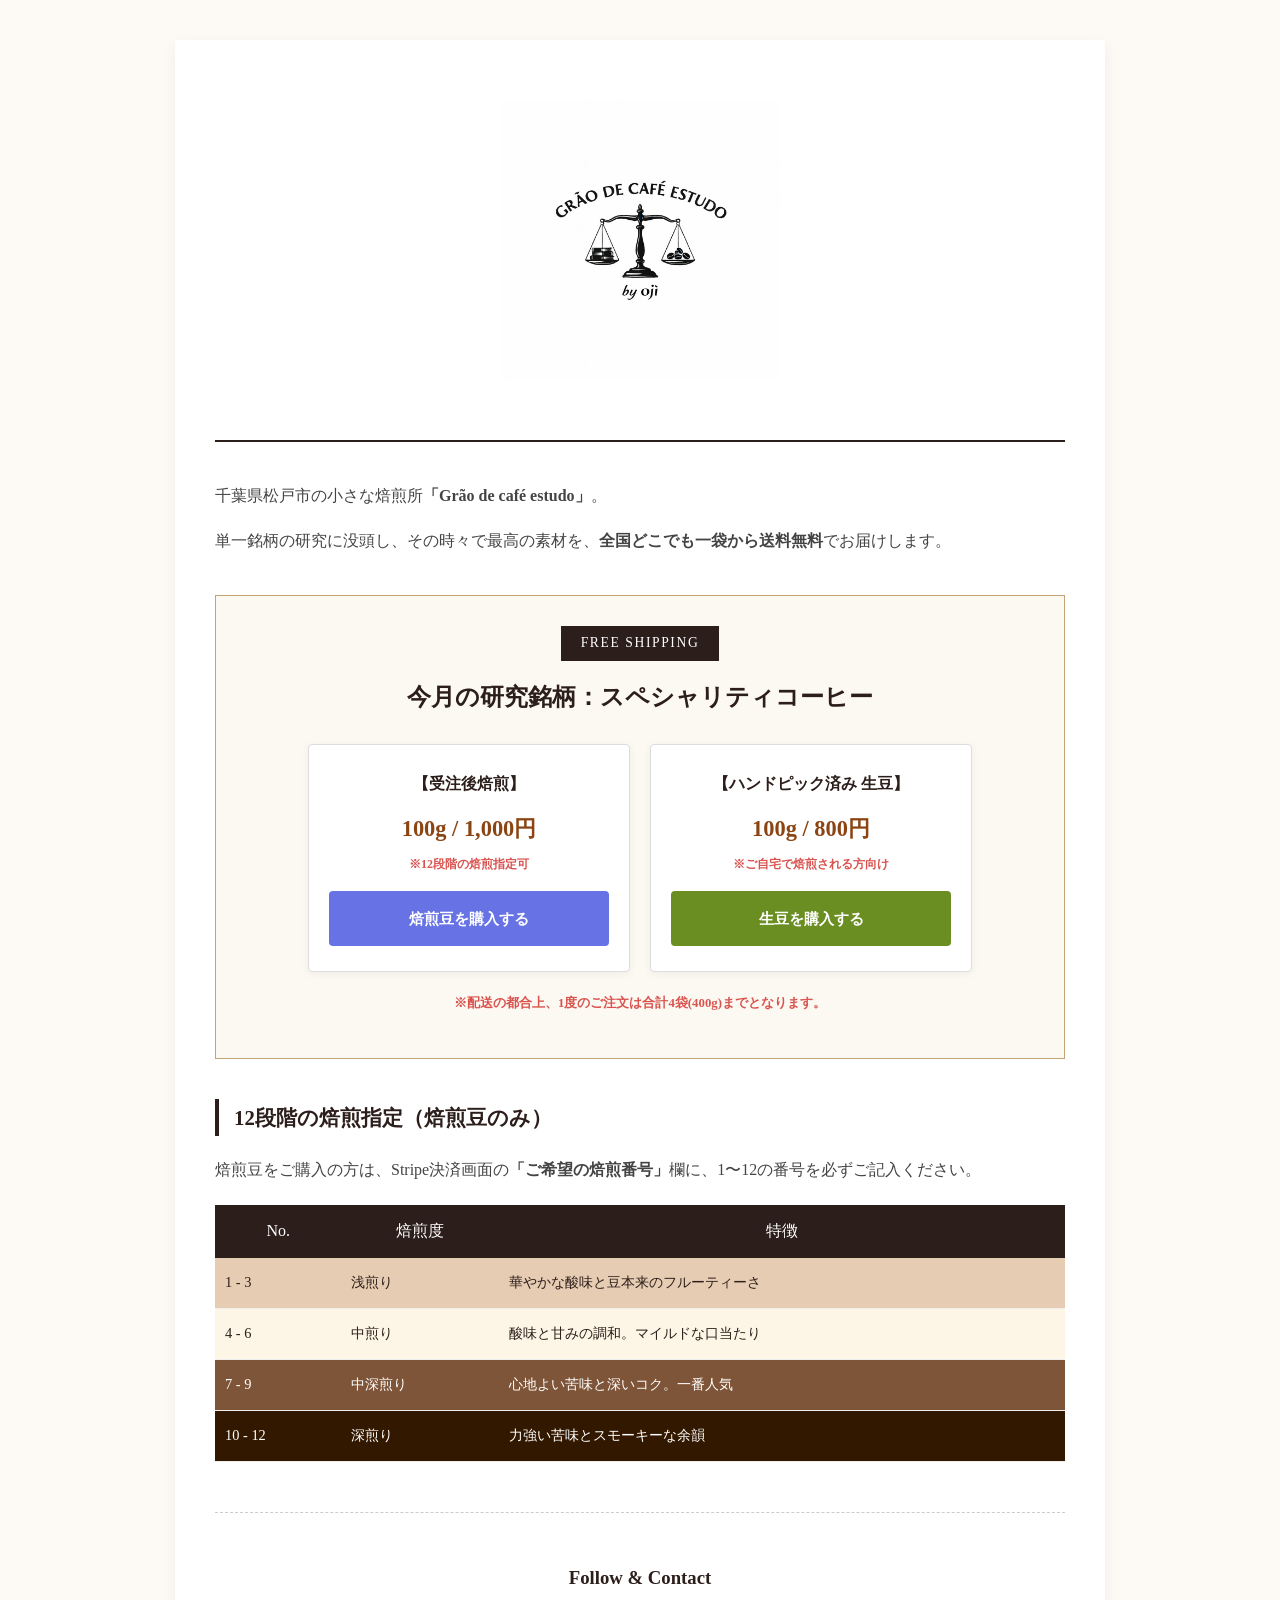
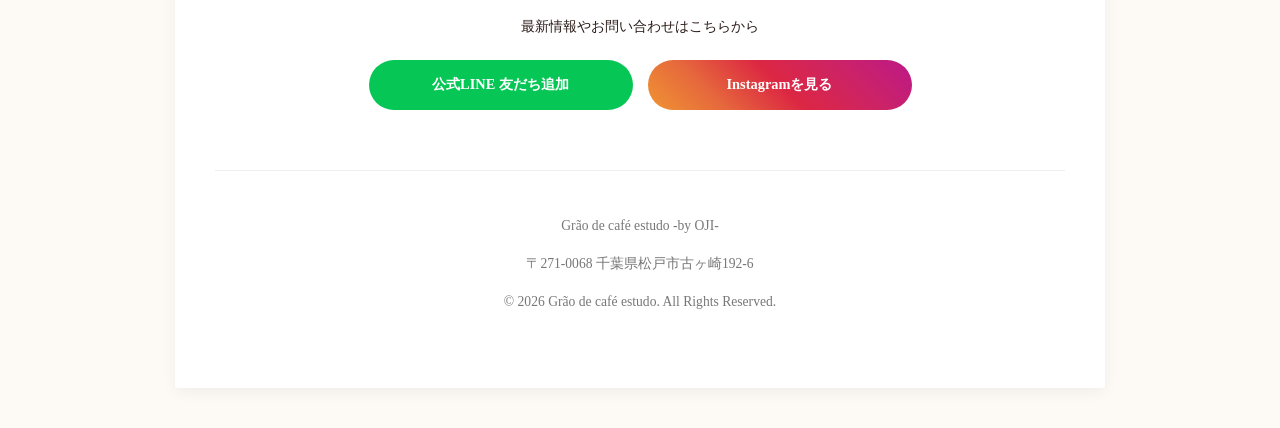
==== commit b76fbc36: "Restore original coffee design at owner request" ====
--- a/index.html
+++ b/index.html
@@ -1,11 +1,217 @@
-<!doctype html>
-<html lang="ja"><head><meta charset="utf-8"><meta name="viewport" content="width=device-width,initial-scale=1"><meta name="theme-color" content="#253d32"><title>Grão de café estudo｜松戸の小さな焙煎所・一袋から送料無料</title><meta name="description" content="千葉県松戸市の小さな焙煎所 Grão de café estudo。受注後焙煎のコーヒー豆は100g 1,000円。12段階の焙煎指定とハンドピック済み生豆。一袋から全国送料無料。"><link rel="canonical" href="https://estudo-coffee.com/"><meta property="og:type" content="website"><meta property="og:locale" content="ja_JP"><meta property="og:title" content="Grão de café estudo｜ひとつの豆。12通りの焙煎。"><meta property="og:description" content="松戸の小さな焙煎所から。一種類の豆を1〜12の焙煎度合いから。一袋から送料無料。"><meta property="og:url" content="https://estudo-coffee.com/"><meta property="og:image" content="https://estudo-coffee.com/logo.png"><link rel="stylesheet" href="style.css"><meta name="release" content="estudo-refresh-20261023"><script type="application/ld+json">{"@context":"https://schema.org","@type":"Organization","name":"Grão de café estudo -by OJI-","url":"https://estudo-coffee.com/","logo":"https://estudo-coffee.com/logo.png","sameAs":["https://www.instagram.com/estudo_coffee_matsudo/"]}</script></head>
-<body><a class="skip" href="#main">本文へ移動</a><div class="shipping">松戸の小さな焙煎所から、全国へ。 <strong>一袋から送料無料</strong></div><header class="header wrap"><a class="brand" href="#top" aria-label="Grão de café estudo ホーム"><span>Grão de café</span><b>estudo<span class="brand-dot">.</span></b></a><nav aria-label="メインナビゲーション"><a href="#coffee">コーヒー</a><a href="#roast">焙煎の選び方</a><a href="#contact">ご相談</a></nav></header>
-<main id="main"><section class="hero wrap" id="top"><div class="hero-copy"><p class="eyebrow">SMALL ROASTERY / MATSUDO, CHIBA</p><h1>ひとつの豆。<br><em>12通りの<br>焙煎。</em></h1><p class="intro">扱う豆は、一種類だけ。<br>浅煎りから深煎りまで、1〜12の焙煎度合いをあなた好みに。</p><div class="actions"><a class="button" href="#coffee">コーヒーを選ぶ <span aria-hidden="true">↗</span></a><a class="text-link" href="#roast">好みの焙煎を探す ↓</a></div><p class="hero-note">受注後焙煎 · 100gから · 12段階の焙煎指定</p></div><figure class="hero-art"><svg viewBox="0 0 600 650" role="img" aria-labelledby="art-title"><title id="art-title">コーヒーカップと豆を描いたオリジナルイラスト</title><defs><radialGradient id="coffee-fill"><stop stop-color="#714c30"/><stop offset="1" stop-color="#302016"/></radialGradient><linearGradient id="paper" x2="1" y2="1"><stop stop-color="#ddbb86"/><stop offset="1" stop-color="#b18b59"/></linearGradient><filter id="shadow"><feGaussianBlur stdDeviation="12"/></filter></defs><rect width="600" height="650" fill="#e8dfce"/><circle cx="335" cy="315" r="245" fill="#d8c9b2"/><path d="M0 560L600 370V650H0Z" fill="#c4b299"/><ellipse cx="300" cy="536" rx="213" ry="34" fill="#6f604b" opacity=".18" filter="url(#shadow)"/><g transform="rotate(-9 235 290)"><path d="M105 110H310L325 142L340 455Q220 480 88 448L91 142Z" fill="url(#paper)"/><path d="M105 110L115 143H310L310 110Z" fill="#a57e4b"/><path d="M107 155H310" stroke="#8d6f49" stroke-width="2"/><rect x="123" y="215" width="171" height="153" fill="#f8f3e8"/><text x="208" y="249" text-anchor="middle" font-family="Georgia,serif" font-size="17" fill="#253d32">Grão de café</text><text x="208" y="291" text-anchor="middle" font-family="Georgia,serif" font-size="39" fill="#253d32">estudo.</text><path d="M150 314H267" stroke="#9c865e"/><text x="208" y="340" text-anchor="middle" font-family="sans-serif" letter-spacing="3" font-size="11" fill="#253d32">BY OJI</text></g><ellipse cx="402" cy="510" rx="117" ry="37" fill="#f3eadb"/><ellipse cx="402" cy="502" rx="88" ry="23" fill="#d0c3ad"/><path d="M459 390C549 362 550 469 474 462" fill="none" stroke="#f8f1e5" stroke-width="23"/><path d="M309 385Q312 510 397 514Q478 514 483 385Z" fill="#f8f1e5"/><ellipse cx="396" cy="386" rx="87" ry="34" fill="#ddd0b9"/><ellipse cx="396" cy="386" rx="76" ry="26" fill="url(#coffee-fill)"/><path d="M363 384Q391 369 431 384" fill="none" stroke="#b38c62" stroke-width="3" opacity=".7"/><g fill="none" stroke="#f9f4e9" stroke-width="4" opacity=".65"><path d="M377 325Q349 297 381 268Q403 247 383 219"/><path d="M413 334Q390 305 421 280"/></g><g fill="#573b28" stroke="#c19b6b" stroke-width="2"><ellipse cx="209" cy="528" rx="13" ry="20" transform="rotate(50 209 528)"/><path d="M198 515Q218 525 220 541"/><ellipse cx="245" cy="545" rx="12" ry="18" transform="rotate(-25 245 545)"/><path d="M250 528Q236 543 240 561"/></g><text x="40" y="610" font-family="sans-serif" font-size="12" letter-spacing="3" fill="#334739">A LITTLE PAUSE. A BETTER CUP.</text></svg><figcaption>珈琲のあるひとときを描いたイラスト。商品包装の実物写真ではありません。</figcaption><span class="art-seal" aria-hidden="true">12<br><small>ROAST LEVELS</small></span></figure></section>
-<section class="promise"><div class="wrap promise-grid"><p><b>01</b> 注文をいただいてから焙煎</p><p><b>02</b> 好みで選べる12段階</p><p><b>03</b> 一袋から、全国送料無料</p></div></section>
-<section class="section wrap" id="coffee"><div class="section-heading"><div><p class="eyebrow">OUR COFFEE</p><h2>ひとつの豆を、あなた好みに。</h2></div><p>同じ一種類の豆を、焙煎豆または生豆で。<br>現在の銘柄の詳細は、LINEからお気軽にお尋ねください。</p></div><div class="product-grid"><article class="product roasted"><p class="product-type">01 / ROASTED BEANS</p><div class="bean-mark" aria-hidden="true">◒</div><h3>受注後焙煎のコーヒー豆</h3><p>好みの味わいに合わせて、焙煎番号を1〜12から指定。<br>いつもの一杯も、新しい味わいも。</p><p class="price">1,000<span>円 / 100g</span></p><a href="https://buy.stripe.com/00w28rahT9Mg7YG9xW0VO00" class="button">焙煎豆を購入する <span aria-hidden="true">↗</span></a><p class="small">Stripe決済画面の「ご希望の焙煎番号」欄に、1〜12の番号を必ずご記入ください。</p></article><article class="product green"><p class="product-type">02 / GREEN BEANS</p><div class="bean-mark" aria-hidden="true">◒</div><h3>ハンドピック済みの生豆</h3><p>ご自宅で焙煎される方へ。<br>豆から向き合う、もうひとつのコーヒーの楽しみ方。</p><p class="price">800<span>円 / 100g</span></p><a href="https://buy.stripe.com/6oU6oH0Hj2jO92K7pO0VO01" class="button">生豆を購入する <span aria-hidden="true">↗</span></a><p class="small">こちらは焙煎前の生豆です。ご自宅での焙煎が必要です。</p></article></div><p class="order-note"><strong>ご注文の前に</strong> 配送の都合上、1回のご注文は合計4袋（400g）まで。購入ボタンからStripeの決済ページへ移動します。</p></section>
-<section class="roast-section" id="roast"><div class="section wrap"><p class="eyebrow">FIND YOUR ROAST</p><h2>あなたの「好き」は、何番ですか。</h2><p class="roast-intro">軽やかな酸味から、深い苦味まで。<br>12段階の焙煎を、4つの味わいから探してみましょう。</p><div class="roast-grid"><article><div class="roast-chip light">01—03</div><h3>浅煎り</h3><p>華やかな酸味と<br>豆本来のフルーティーさ</p></article><article><div class="roast-chip medium">04—06</div><h3>中煎り</h3><p>酸味と甘みの調和。<br>マイルドな口当たり</p></article><article><div class="roast-chip mediumdark">07—09</div><h3>中深煎り</h3><p>心地よい苦味と<br>深いコク</p></article><article><div class="roast-chip dark">10—12</div><h3>深煎り</h3><p>力強い苦味と<br>スモーキーな余韻</p></article></div><div class="roast-help"><p><strong>迷ったら、一緒に選びましょう。</strong><br>いつもの飲み方やお好みを、LINEでお聞かせください。</p><a class="button outline" href="https://lin.ee/H9qfA09">焙煎を相談する ↗</a></div></div></section>
-<section class="section wrap story"><div><p class="eyebrow">ABOUT ESTUDO</p><h2>小さな焙煎所の、<br>終わらない研究。</h2></div><div><p>千葉県松戸市の小さな焙煎所<br><strong>Grão de café estudo -by OJI-</strong>。</p><p>単一銘柄の研究に没頭し、その時々の素材とじっくり向き合う。私たちが大切にしているのは、ひとつの豆から広がる味わいです。</p><p>気軽に一袋から。ご自身の「好き」を見つける時間を、お楽しみください。</p><img src="logo.png" alt="Grão de café estudo -by OJI- ブランドロゴ" loading="lazy" class="original-logo"></div></section>
-<section class="section wrap faq"><p class="eyebrow">BEFORE YOUR FIRST CUP</p><h2>はじめての方へ。</h2><details><summary>焙煎番号はどこで指定しますか？</summary><p>焙煎豆のStripe決済画面にある「ご希望の焙煎番号」欄へ、1〜12の番号を必ずご記入ください。こちらのサイトから番号が自動で入力されることはありません。</p></details><details><summary>送料と注文できる量を教えてください。</summary><p>全国どこでも一袋から送料無料です。1回のご注文は合計4袋（400g）までとなります。</p></details><details><summary>今の銘柄や発送予定を相談できますか？</summary><p>現在の銘柄、発送予定、購入前のご不明点は、<a href="https://lin.ee/H9qfA09">公式LINE</a>でお問い合わせください。</p></details></section>
-<section class="contact" id="contact"><div class="wrap contact-inner"><div><p class="eyebrow">LET'S TALK COFFEE</p><h2>一杯のことから、<br>お気軽に。</h2><p>焙煎のご相談や最新の銘柄情報はこちらから。</p></div><div class="contact-links"><a class="button cream" href="https://lin.ee/H9qfA09">公式LINEで相談する ↗</a><a class="button ghost" href="https://www.instagram.com/estudo_coffee_matsudo/" target="_blank" rel="noopener noreferrer">Instagramを見る ↗</a><small>Instagramは新しいタブで開きます。</small></div></div></section></main>
-<footer class="wrap footer"><div><strong>Grão de café estudo -by OJI-</strong><p>〒271-0068 千葉県松戸市古ヶ崎192-6</p></div><p>© 2026 Grão de café estudo.<br><small>Illustration: original.</small></p><a href="#top">ページの先頭へ ↑</a></footer></body></html>
+<!DOCTYPE html>
+<html lang="ja">
+<head>
+    <meta charset="UTF-8">
+    <meta name="viewport" content="width=device-width, initial-scale=1.0">
+    <title>Grão de café estudo -by OJI- | 松戸の受注生産・送料無料の焙煎所</title>
+    <meta name="description" content="千葉県松戸市の小さな焙煎所。最高の素材を全国どこでも一袋から送料無料でお届けします。">
+    <style>
+        :root {
+            --main-brown: #2c1e1a;
+            --accent-gold: #c2a371;
+            --bg-cream: #fdfaf5;
+            --line-green: #06C755;
+        }
+        body { 
+            background-color: var(--bg-cream); 
+            color: var(--main-brown); 
+            font-family: "Hiragino Mincho ProN", serif; 
+            line-height: 1.8; 
+            margin: 0; 
+            padding: 40px 20px; 
+        }
+        .container { 
+            max-width: 850px; 
+            margin: 0 auto; 
+            background: white; 
+            padding: 60px 40px; 
+            border-radius: 2px; 
+            box-shadow: 0 4px 15px rgba(0,0,0,0.05); 
+            text-align: center; 
+        }
+        
+        .logo-img { max-width: 280px; height: auto; margin-bottom: 20px; }
+        .header-area { border-bottom: 2px solid var(--main-brown); padding-bottom: 30px; margin-bottom: 40px; }
+        
+        .free-shipping-badge { 
+            background: var(--main-brown); 
+            color: white; 
+            display: inline-block; 
+            padding: 5px 20px; 
+            font-size: 0.85rem; 
+            letter-spacing: 0.1rem; 
+            margin-bottom: 15px; 
+        }
+
+        h2 { 
+            font-size: 1.3rem; 
+            border-left: 4px solid var(--main-brown); 
+            padding-left: 15px; 
+            text-align: left; 
+            margin: 40px 0 20px; 
+        }
+        .description { text-align: left; font-size: 1rem; color: #444; }
+
+        .current-bean { 
+            background-color: #fcf8f2; 
+            border: 1px solid var(--accent-gold); 
+            padding: 30px; 
+            margin: 40px 0; 
+            text-align: center; 
+        }
+        .bean-title { font-size: 1.5rem; color: var(--main-brown); margin-bottom: 10px; font-weight: bold; }
+        
+        /* ボタンを並べるエリア */
+        .purchase-options { 
+            display: flex; 
+            gap: 20px; 
+            justify-content: center; 
+            flex-wrap: wrap; 
+            margin-top: 25px; 
+        }
+        .option-card { 
+            background: white; 
+            border: 1px solid #ddd; 
+            padding: 25px 20px; 
+            border-radius: 4px; 
+            width: 280px; 
+            display: flex; 
+            flex-direction: column; 
+            justify-content: space-between;
+            box-shadow: 0 2px 8px rgba(0,0,0,0.05);
+        }
+        .option-name { font-weight: bold; margin-bottom: 10px; color: var(--main-brown); }
+        .price { font-size: 1.4rem; color: #8b4513; margin-bottom: 5px; font-weight: bold; }
+        .limit-info { font-size: 0.75rem; color: #d9534f; margin-bottom: 15px; font-weight: bold; }
+
+        .btn-stripe { 
+            display: block; 
+            background-color: #6772e5; 
+            color: white !important; 
+            padding: 14px 20px; 
+            text-decoration: none; 
+            font-weight: bold; 
+            font-size: 0.95rem; 
+            border-radius: 4px; 
+            transition: 0.3s; 
+        }
+        .btn-stripe:hover { 
+            background-color: #5469d4; 
+            transform: translateY(-2px); 
+        }
+        .btn-raw { background-color: #6b8e23; } 
+        .btn-raw:hover { background-color: #556b2f; }
+
+        /* SNSセクション */
+        .sns-section {
+            margin-top: 50px;
+            padding-top: 30px;
+            border-top: 1px dashed #ccc;
+        }
+        .sns-buttons {
+            display: flex;
+            justify-content: center;
+            gap: 15px;
+            flex-wrap: wrap;
+            margin-top: 20px;
+        }
+        .sns-btn {
+            display: inline-block;
+            width: 240px;
+            padding: 12px;
+            text-decoration: none;
+            color: white !important;
+            font-weight: bold;
+            border-radius: 30px;
+            font-size: 0.9rem;
+            transition: 0.3s;
+        }
+        .btn-line { background-color: var(--line-green); }
+        .btn-insta { background: linear-gradient(45deg, #f09433 0%, #e6683c 25%, #dc2743 50%, #cc2366 75%, #bc1888 100%); }
+        .sns-btn:hover { opacity: 0.8; transform: translateY(-2px); }
+
+        .roast-grid { width: 100%; border-collapse: collapse; margin-top: 20px; }
+        .roast-grid th { background: var(--main-brown); color: white; padding: 12px; font-weight: normal; }
+        .roast-grid td { padding: 12px 10px; border-bottom: 1px solid #eee; font-size: 0.9rem; text-align: left; }
+        .lv1 { background-color: #e6ccb2; } 
+        .lv-mid { background-color: #fdf5e6; } 
+        .lv5 { background-color: #7f5539; color: white; } 
+        .lv9 { background-color: #331800; color: white; } 
+
+        footer { margin-top: 60px; font-size: 0.85rem; color: #777; border-top: 1px solid #eee; padding-top: 30px; }
+
+        @media (max-width: 480px) {
+            .container { padding: 30px 15px; }
+            .option-card { width: 100%; }
+        }
+    </style>
+</head>
+<body>
+
+<div class="container">
+    <div class="header-area">
+        <img src="logo.png" alt="Grão de café estudo ロゴ" class="logo-img">
+    </div>
+
+    <div class="description">
+        <p>千葉県松戸市の小さな焙煎所<strong>「Grão de café estudo」</strong>。</p>
+        <p>単一銘柄の研究に没頭し、その時々で最高の素材を、<strong>全国どこでも一袋から送料無料</strong>でお届けします。</p>
+    </div>
+
+    <div class="current-bean">
+        <div class="free-shipping-badge">FREE SHIPPING</div>
+        <div class="bean-title">今月の研究銘柄：スペシャリティコーヒー</div>
+        
+        <div class="purchase-options">
+            <div class="option-card">
+                <div>
+                    <div class="option-name">【受注後焙煎】</div>
+                    <div class="price">100g / 1,000円</div>
+                    <div class="limit-info">※12段階の焙煎指定可</div>
+                </div>
+                <a href="https://buy.stripe.com/00w28rahT9Mg7YG9xW0VO00" class="btn-stripe">焙煎豆を購入する</a>
+            </div>
+
+            <div class="option-card">
+                <div>
+                    <div class="option-name">【ハンドピック済み 生豆】</div>
+                    <div class="price">100g / 800円</div>
+                    <div class="limit-info">※ご自宅で焙煎される方向け</div>
+                </div>
+                <a href="https://buy.stripe.com/6oU6oH0Hj2jO92K7pO0VO01" class="btn-stripe btn-raw">生豆を購入する</a>
+            </div>
+        </div>
+        <p style="font-size: 0.8rem; color: #d9534f; margin-top: 20px; font-weight: bold;">※配送の都合上、1度のご注文は合計4袋(400g)までとなります。</p>
+    </div>
+
+    <h2>12段階の焙煎指定（焙煎豆のみ）</h2>
+    <p class="description">焙煎豆をご購入の方は、Stripe決済画面の<strong>「ご希望の焙煎番号」</strong>欄に、1〜12の番号を必ずご記入ください。</p>
+    
+    <table class="roast-grid">
+        <thead><tr><th>No.</th><th>焙煎度</th><th>特徴</th></tr></thead>
+        <tbody>
+            <tr class="lv1"><td>1 - 3</td><td>浅煎り</td><td>華やかな酸味と豆本来のフルーティーさ</td></tr>
+            <tr class="lv-mid"><td>4 - 6</td><td>中煎り</td><td>酸味と甘みの調和。マイルドな口当たり</td></tr>
+            <tr class="lv5"><td>7 - 9</td><td>中深煎り</td><td>心地よい苦味と深いコク。一番人気</td></tr>
+            <tr class="lv9"><td>10 - 12</td><td>深煎り</td><td>力強い苦味とスモーキーな余韻</td></tr>
+        </tbody>
+    </table>
+
+    <div class="sns-section">
+        <h3>Follow & Contact</h3>
+        <p style="font-size: 0.9rem;">最新情報やお問い合わせはこちらから</p>
+        <div class="sns-buttons">
+            <a href="https://lin.ee/H9qfA09" class="sns-btn btn-line" target="_blank">公式LINE 友だち追加</a>
+            <a href="https://www.instagram.com/estudo_coffee_matsudo/" class="sns-btn btn-insta" target="_blank">Instagramを見る</a>
+        </div>
+    </div>
+
+    <footer>
+        <p>Grão de café estudo -by OJI-</p>
+        <p>〒271-0068 千葉県松戸市古ヶ崎192-6</p>
+        <p>&copy; 2026 Grão de café estudo. All Rights Reserved.</p>
+    </footer>
+</div>
+
+</body>
+</html>
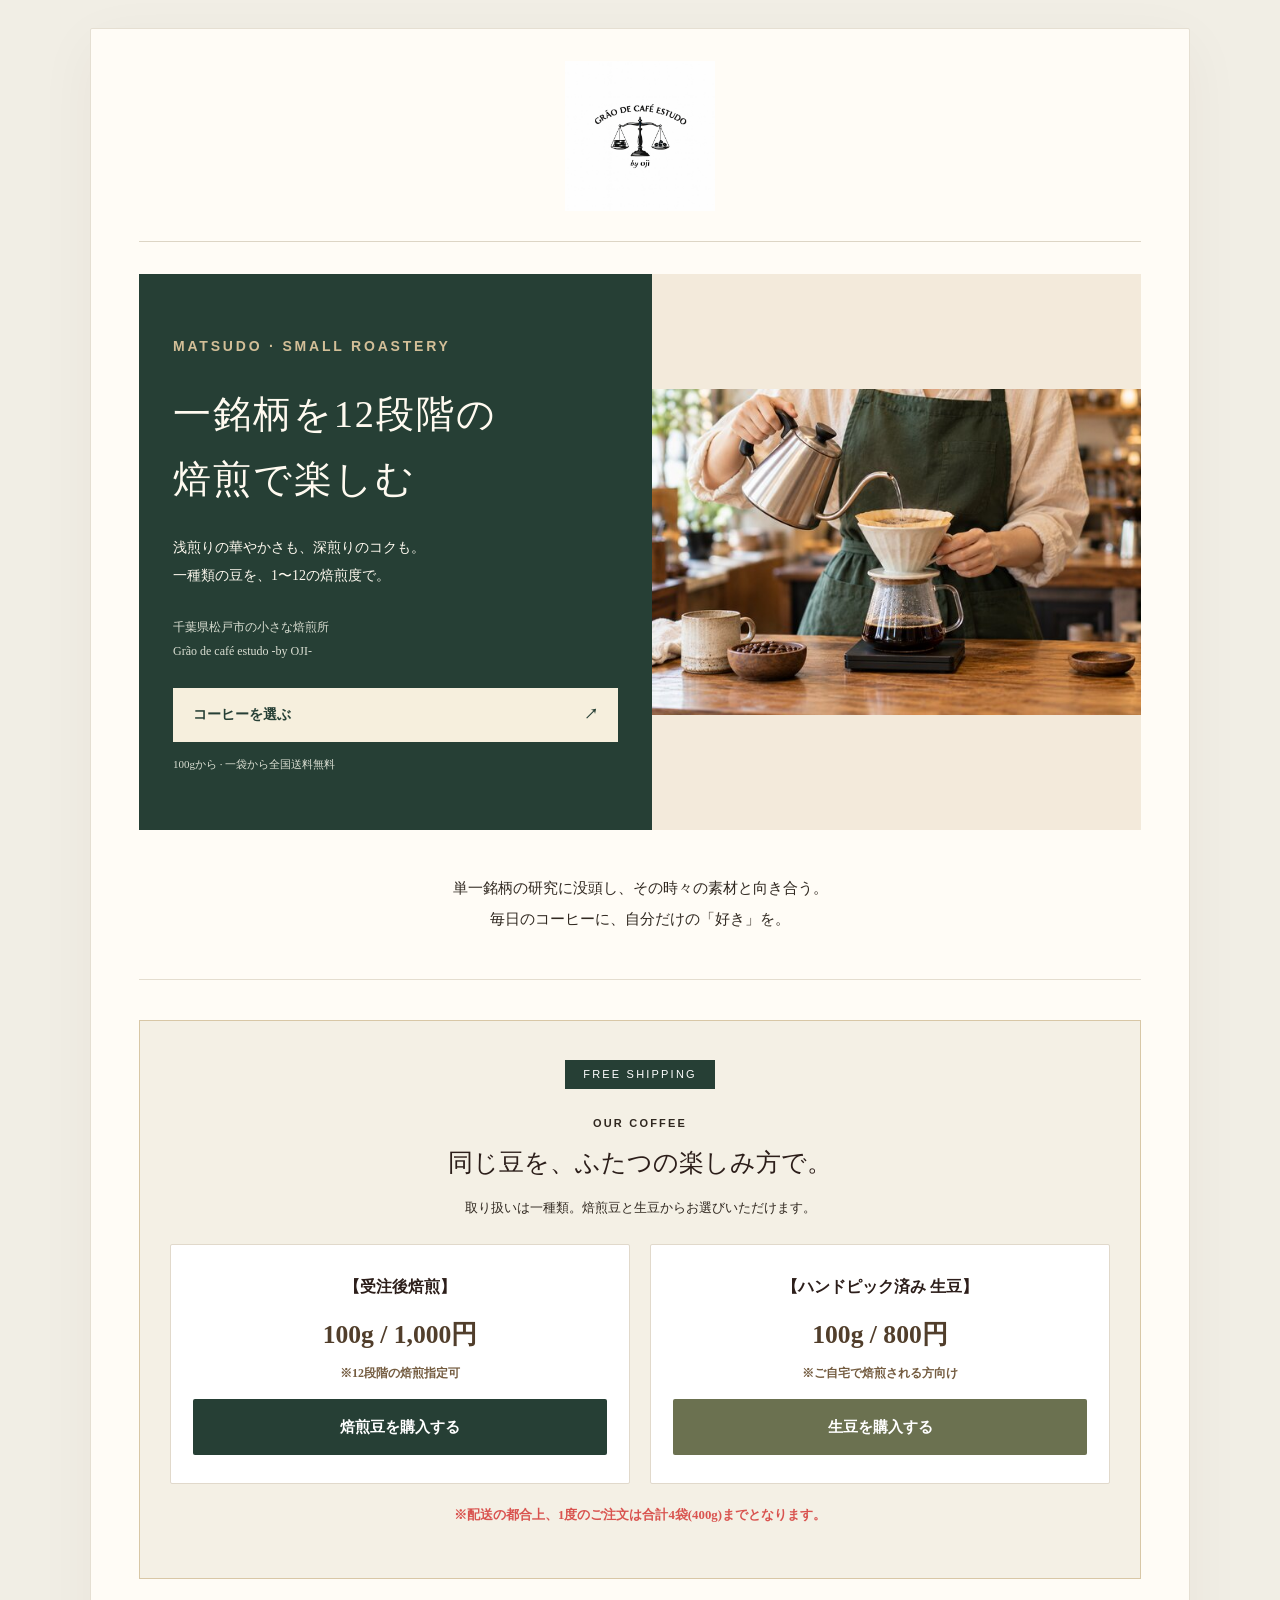
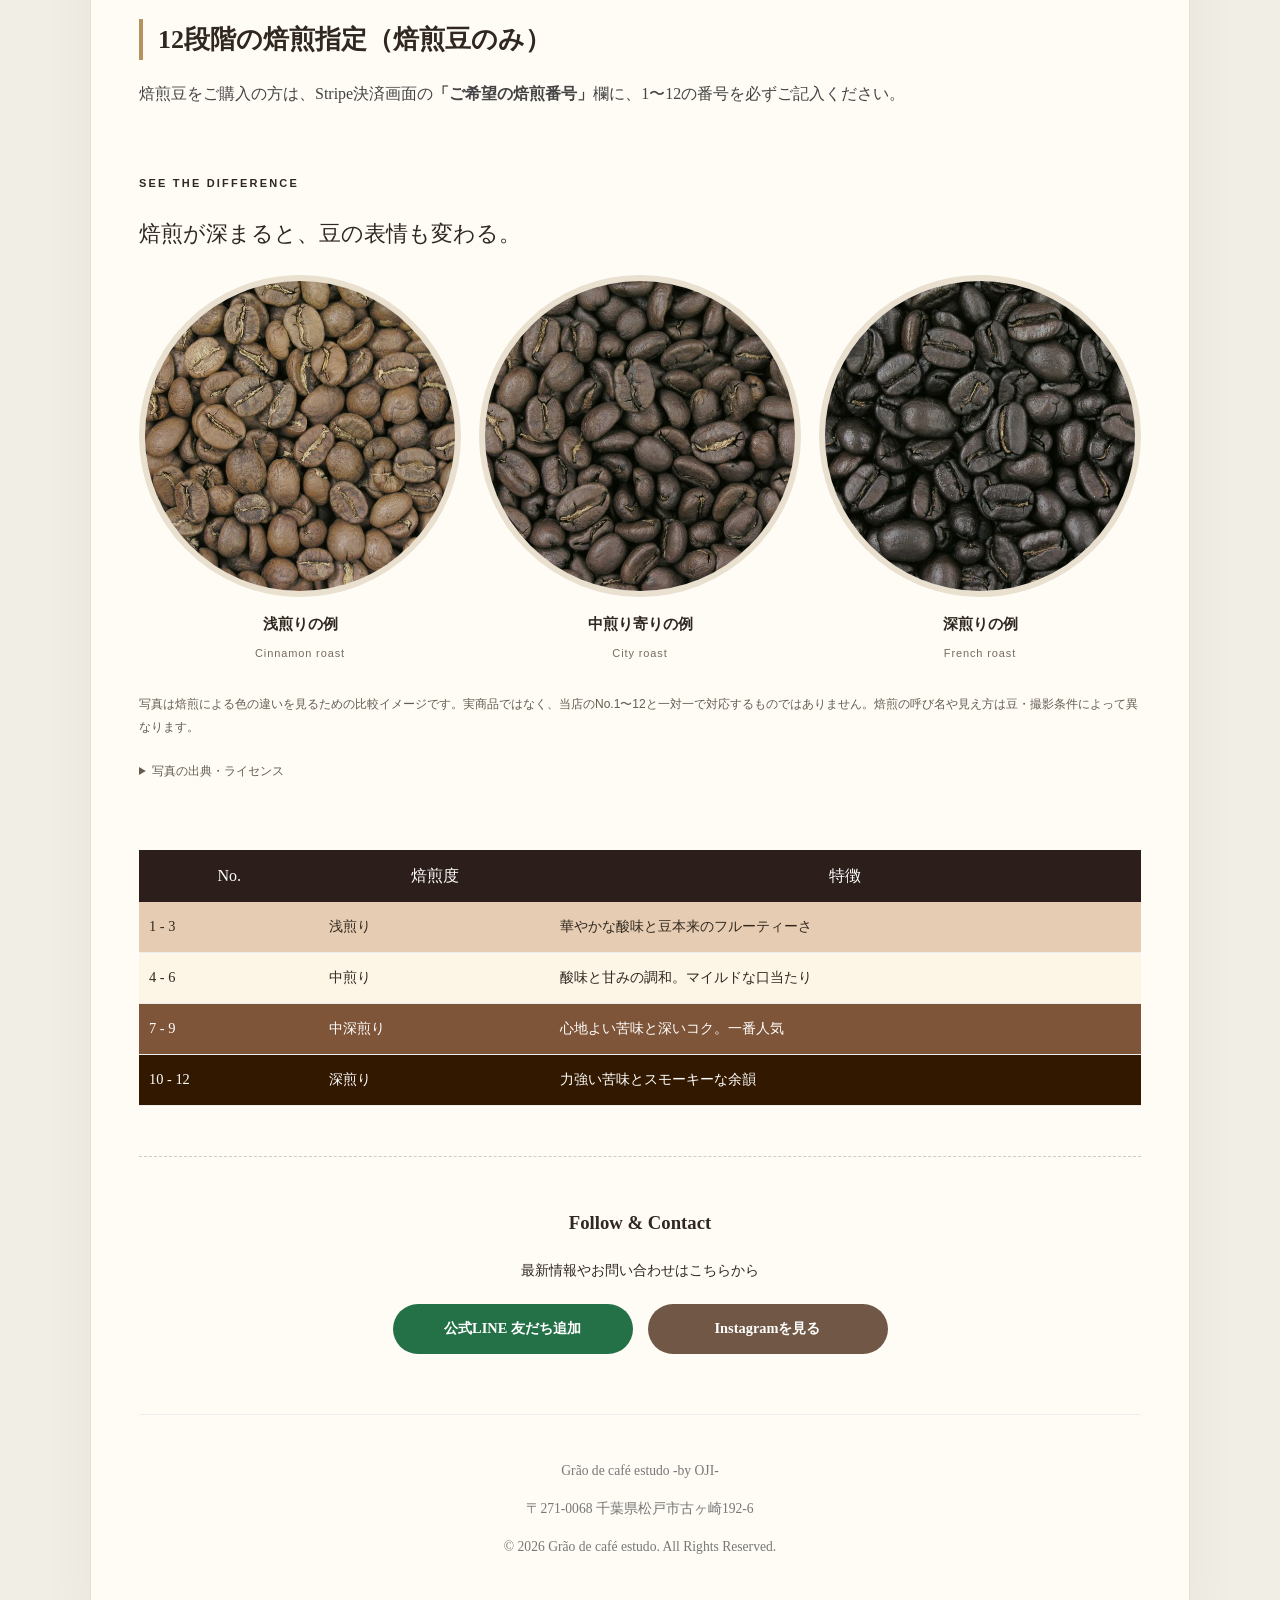
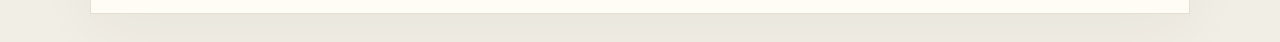
==== commit 95147999: "Publish owner-approved coffee homepage with twelve-roast copy and imagery" ====
--- a/index.html
+++ b/index.html
@@ -1,217 +1,276 @@
-<!DOCTYPE html>
-<html lang="ja">
-<head>
-    <meta charset="UTF-8">
-    <meta name="viewport" content="width=device-width, initial-scale=1.0">
-    <title>Grão de café estudo -by OJI- | 松戸の受注生産・送料無料の焙煎所</title>
-    <meta name="description" content="千葉県松戸市の小さな焙煎所。最高の素材を全国どこでも一袋から送料無料でお届けします。">
-    <style>
-        :root {
-            --main-brown: #2c1e1a;
-            --accent-gold: #c2a371;
-            --bg-cream: #fdfaf5;
-            --line-green: #06C755;
-        }
-        body { 
-            background-color: var(--bg-cream); 
-            color: var(--main-brown); 
-            font-family: "Hiragino Mincho ProN", serif; 
-            line-height: 1.8; 
-            margin: 0; 
-            padding: 40px 20px; 
-        }
-        .container { 
-            max-width: 850px; 
-            margin: 0 auto; 
-            background: white; 
-            padding: 60px 40px; 
-            border-radius: 2px; 
-            box-shadow: 0 4px 15px rgba(0,0,0,0.05); 
-            text-align: center; 
-        }
-        
-        .logo-img { max-width: 280px; height: auto; margin-bottom: 20px; }
-        .header-area { border-bottom: 2px solid var(--main-brown); padding-bottom: 30px; margin-bottom: 40px; }
-        
-        .free-shipping-badge { 
-            background: var(--main-brown); 
-            color: white; 
-            display: inline-block; 
-            padding: 5px 20px; 
-            font-size: 0.85rem; 
-            letter-spacing: 0.1rem; 
-            margin-bottom: 15px; 
-        }
-
-        h2 { 
-            font-size: 1.3rem; 
-            border-left: 4px solid var(--main-brown); 
-            padding-left: 15px; 
-            text-align: left; 
-            margin: 40px 0 20px; 
-        }
-        .description { text-align: left; font-size: 1rem; color: #444; }
-
-        .current-bean { 
-            background-color: #fcf8f2; 
-            border: 1px solid var(--accent-gold); 
-            padding: 30px; 
-            margin: 40px 0; 
-            text-align: center; 
-        }
-        .bean-title { font-size: 1.5rem; color: var(--main-brown); margin-bottom: 10px; font-weight: bold; }
-        
-        /* ボタンを並べるエリア */
-        .purchase-options { 
-            display: flex; 
-            gap: 20px; 
-            justify-content: center; 
-            flex-wrap: wrap; 
-            margin-top: 25px; 
-        }
-        .option-card { 
-            background: white; 
-            border: 1px solid #ddd; 
-            padding: 25px 20px; 
-            border-radius: 4px; 
-            width: 280px; 
-            display: flex; 
-            flex-direction: column; 
-            justify-content: space-between;
-            box-shadow: 0 2px 8px rgba(0,0,0,0.05);
-        }
-        .option-name { font-weight: bold; margin-bottom: 10px; color: var(--main-brown); }
-        .price { font-size: 1.4rem; color: #8b4513; margin-bottom: 5px; font-weight: bold; }
-        .limit-info { font-size: 0.75rem; color: #d9534f; margin-bottom: 15px; font-weight: bold; }
-
-        .btn-stripe { 
-            display: block; 
-            background-color: #6772e5; 
-            color: white !important; 
-            padding: 14px 20px; 
-            text-decoration: none; 
-            font-weight: bold; 
-            font-size: 0.95rem; 
-            border-radius: 4px; 
-            transition: 0.3s; 
-        }
-        .btn-stripe:hover { 
-            background-color: #5469d4; 
-            transform: translateY(-2px); 
-        }
-        .btn-raw { background-color: #6b8e23; } 
-        .btn-raw:hover { background-color: #556b2f; }
-
-        /* SNSセクション */
-        .sns-section {
-            margin-top: 50px;
-            padding-top: 30px;
-            border-top: 1px dashed #ccc;
-        }
-        .sns-buttons {
-            display: flex;
-            justify-content: center;
-            gap: 15px;
-            flex-wrap: wrap;
-            margin-top: 20px;
-        }
-        .sns-btn {
-            display: inline-block;
-            width: 240px;
-            padding: 12px;
-            text-decoration: none;
-            color: white !important;
-            font-weight: bold;
-            border-radius: 30px;
-            font-size: 0.9rem;
-            transition: 0.3s;
-        }
-        .btn-line { background-color: var(--line-green); }
-        .btn-insta { background: linear-gradient(45deg, #f09433 0%, #e6683c 25%, #dc2743 50%, #cc2366 75%, #bc1888 100%); }
-        .sns-btn:hover { opacity: 0.8; transform: translateY(-2px); }
-
-        .roast-grid { width: 100%; border-collapse: collapse; margin-top: 20px; }
-        .roast-grid th { background: var(--main-brown); color: white; padding: 12px; font-weight: normal; }
-        .roast-grid td { padding: 12px 10px; border-bottom: 1px solid #eee; font-size: 0.9rem; text-align: left; }
-        .lv1 { background-color: #e6ccb2; } 
-        .lv-mid { background-color: #fdf5e6; } 
-        .lv5 { background-color: #7f5539; color: white; } 
-        .lv9 { background-color: #331800; color: white; } 
-
-        footer { margin-top: 60px; font-size: 0.85rem; color: #777; border-top: 1px solid #eee; padding-top: 30px; }
-
-        @media (max-width: 480px) {
-            .container { padding: 30px 15px; }
-            .option-card { width: 100%; }
-        }
-    </style>
-</head>
-<body>
-
-<div class="container">
-    <div class="header-area">
-        <img src="logo.png" alt="Grão de café estudo ロゴ" class="logo-img">
-    </div>
-
-    <div class="description">
-        <p>千葉県松戸市の小さな焙煎所<strong>「Grão de café estudo」</strong>。</p>
-        <p>単一銘柄の研究に没頭し、その時々で最高の素材を、<strong>全国どこでも一袋から送料無料</strong>でお届けします。</p>
-    </div>
-
-    <div class="current-bean">
-        <div class="free-shipping-badge">FREE SHIPPING</div>
-        <div class="bean-title">今月の研究銘柄：スペシャリティコーヒー</div>
-        
-        <div class="purchase-options">
-            <div class="option-card">
-                <div>
-                    <div class="option-name">【受注後焙煎】</div>
-                    <div class="price">100g / 1,000円</div>
-                    <div class="limit-info">※12段階の焙煎指定可</div>
-                </div>
-                <a href="https://buy.stripe.com/00w28rahT9Mg7YG9xW0VO00" class="btn-stripe">焙煎豆を購入する</a>
-            </div>
-
-            <div class="option-card">
-                <div>
-                    <div class="option-name">【ハンドピック済み 生豆】</div>
-                    <div class="price">100g / 800円</div>
-                    <div class="limit-info">※ご自宅で焙煎される方向け</div>
-                </div>
-                <a href="https://buy.stripe.com/6oU6oH0Hj2jO92K7pO0VO01" class="btn-stripe btn-raw">生豆を購入する</a>
-            </div>
-        </div>
-        <p style="font-size: 0.8rem; color: #d9534f; margin-top: 20px; font-weight: bold;">※配送の都合上、1度のご注文は合計4袋(400g)までとなります。</p>
-    </div>
-
-    <h2>12段階の焙煎指定（焙煎豆のみ）</h2>
-    <p class="description">焙煎豆をご購入の方は、Stripe決済画面の<strong>「ご希望の焙煎番号」</strong>欄に、1〜12の番号を必ずご記入ください。</p>
-    
-    <table class="roast-grid">
-        <thead><tr><th>No.</th><th>焙煎度</th><th>特徴</th></tr></thead>
-        <tbody>
-            <tr class="lv1"><td>1 - 3</td><td>浅煎り</td><td>華やかな酸味と豆本来のフルーティーさ</td></tr>
-            <tr class="lv-mid"><td>4 - 6</td><td>中煎り</td><td>酸味と甘みの調和。マイルドな口当たり</td></tr>
-            <tr class="lv5"><td>7 - 9</td><td>中深煎り</td><td>心地よい苦味と深いコク。一番人気</td></tr>
-            <tr class="lv9"><td>10 - 12</td><td>深煎り</td><td>力強い苦味とスモーキーな余韻</td></tr>
-        </tbody>
-    </table>
-
-    <div class="sns-section">
-        <h3>Follow & Contact</h3>
-        <p style="font-size: 0.9rem;">最新情報やお問い合わせはこちらから</p>
-        <div class="sns-buttons">
-            <a href="https://lin.ee/H9qfA09" class="sns-btn btn-line" target="_blank">公式LINE 友だち追加</a>
-            <a href="https://www.instagram.com/estudo_coffee_matsudo/" class="sns-btn btn-insta" target="_blank">Instagramを見る</a>
-        </div>
-    </div>
-
-    <footer>
-        <p>Grão de café estudo -by OJI-</p>
-        <p>〒271-0068 千葉県松戸市古ヶ崎192-6</p>
-        <p>&copy; 2026 Grão de café estudo. All Rights Reserved.</p>
-    </footer>
-</div>
-
-</body>
-</html>
+<!DOCTYPE html>
+<html lang="ja">
+<head>
+    <meta charset="UTF-8">
+    <meta name="viewport" content="width=device-width, initial-scale=1.0">
+    <title>12段階の焙煎を選べるコーヒー豆通販 | Grão de café estudo・松戸</title>
+    <meta name="description" content="松戸の焙煎所 Grão de café estudo。一種類のコーヒー豆を1〜12の焙煎度合いから選べます。受注後焙煎100g 1,000円、ハンドピック済み生豆100g 800円。一袋から全国送料無料。">
+    <link rel="canonical" href="https://estudo-coffee.com/">
+    <meta property="og:type" content="website">
+    <meta property="og:locale" content="ja_JP">
+    <meta property="og:site_name" content="Grão de café estudo">
+    <meta property="og:title" content="Grão de café estudo｜一種類の豆、12段階の焙煎">
+    <meta property="og:description" content="松戸の小さな焙煎所。受注後焙煎100g 1,000円。一袋から全国送料無料。">
+    <meta property="og:url" content="https://estudo-coffee.com/">
+    <meta property="og:image" content="https://estudo-coffee.com/logo.png">
+    <meta property="og:image:alt" content="Grão de café estudo -by OJI- ロゴ">
+    <meta name="twitter:card" content="summary">
+    <script type="application/ld+json">{"@context":"https://schema.org","@graph":[{"@type":"Organization","@id":"https://estudo-coffee.com/#organization","name":"Grão de café estudo -by OJI-","url":"https://estudo-coffee.com/","logo":"https://estudo-coffee.com/logo.png","sameAs":["https://www.instagram.com/estudo_coffee_matsudo/"],"address":{"@type":"PostalAddress","postalCode":"271-0068","addressRegion":"千葉県","addressLocality":"松戸市","streetAddress":"古ヶ崎192-6","addressCountry":"JP"}},{"@type":"WebSite","@id":"https://estudo-coffee.com/#website","url":"https://estudo-coffee.com/","name":"Grão de café estudo","alternateName":"Grão de café estudo -by OJI-","inLanguage":"ja","publisher":{"@id":"https://estudo-coffee.com/#organization"}},{"@type":"WebPage","@id":"https://estudo-coffee.com/#webpage","url":"https://estudo-coffee.com/","name":"12段階の焙煎を選べるコーヒー豆通販 | Grão de café estudo・松戸","isPartOf":{"@id":"https://estudo-coffee.com/#website"},"about":{"@id":"https://estudo-coffee.com/#organization"},"inLanguage":"ja"}]}</script>
+    <style>
+        :root {
+            --main-brown: #2c1e1a;
+            --accent-gold: #c2a371;
+            --bg-cream: #fdfaf5;
+            --line-green: #06C755;
+        }
+        body { 
+            background-color: var(--bg-cream); 
+            color: var(--main-brown); 
+            font-family: "Hiragino Mincho ProN", serif; 
+            line-height: 1.8; 
+            margin: 0; 
+            padding: 40px 20px; 
+        }
+        .container { 
+            max-width: 850px; 
+            margin: 0 auto; 
+            background: white; 
+            padding: 60px 40px; 
+            border-radius: 2px; 
+            box-shadow: 0 4px 15px rgba(0,0,0,0.05); 
+            text-align: center; 
+        }
+        
+        .logo-img { max-width: 280px; height: auto; margin-bottom: 20px; }
+        .header-area { border-bottom: 2px solid var(--main-brown); padding-bottom: 30px; margin-bottom: 40px; }
+        
+        .free-shipping-badge { 
+            background: var(--main-brown); 
+            color: white; 
+            display: inline-block; 
+            padding: 5px 20px; 
+            font-size: 0.85rem; 
+            letter-spacing: 0.1rem; 
+            margin-bottom: 15px; 
+        }
+
+        h2 { 
+            font-size: 1.3rem; 
+            border-left: 4px solid var(--main-brown); 
+            padding-left: 15px; 
+            text-align: left; 
+            margin: 40px 0 20px; 
+        }
+        .description { text-align: left; font-size: 1rem; color: #444; }
+
+        .current-bean { 
+            background-color: #fcf8f2; 
+            border: 1px solid var(--accent-gold); 
+            padding: 30px; 
+            margin: 40px 0; 
+            text-align: center; 
+        }
+        .bean-title { font-size: 1.5rem; color: var(--main-brown); margin-bottom: 10px; font-weight: bold; }
+        
+        /* ボタンを並べるエリア */
+        .purchase-options { 
+            display: flex; 
+            gap: 20px; 
+            justify-content: center; 
+            flex-wrap: wrap; 
+            margin-top: 25px; 
+        }
+        .option-card { 
+            background: white; 
+            border: 1px solid #ddd; 
+            padding: 25px 20px; 
+            border-radius: 4px; 
+            width: 280px; 
+            display: flex; 
+            flex-direction: column; 
+            justify-content: space-between;
+            box-shadow: 0 2px 8px rgba(0,0,0,0.05);
+        }
+        .option-name { font-weight: bold; margin-bottom: 10px; color: var(--main-brown); }
+        .price { font-size: 1.4rem; color: #8b4513; margin-bottom: 5px; font-weight: bold; }
+        .limit-info { font-size: 0.75rem; color: #d9534f; margin-bottom: 15px; font-weight: bold; }
+
+        .btn-stripe { 
+            display: block; 
+            background-color: #6772e5; 
+            color: white !important; 
+            padding: 14px 20px; 
+            text-decoration: none; 
+            font-weight: bold; 
+            font-size: 0.95rem; 
+            border-radius: 4px; 
+            transition: 0.3s; 
+        }
+        .btn-stripe:hover { 
+            background-color: #5469d4; 
+            transform: translateY(-2px); 
+        }
+        .btn-raw { background-color: #6b8e23; } 
+        .btn-raw:hover { background-color: #556b2f; }
+
+        /* SNSセクション */
+        .sns-section {
+            margin-top: 50px;
+            padding-top: 30px;
+            border-top: 1px dashed #ccc;
+        }
+        .sns-buttons {
+            display: flex;
+            justify-content: center;
+            gap: 15px;
+            flex-wrap: wrap;
+            margin-top: 20px;
+        }
+        .sns-btn {
+            display: inline-block;
+            width: 240px;
+            padding: 12px;
+            text-decoration: none;
+            color: white !important;
+            font-weight: bold;
+            border-radius: 30px;
+            font-size: 0.9rem;
+            transition: 0.3s;
+        }
+        .btn-line { background-color: var(--line-green); }
+        .btn-insta { background: linear-gradient(45deg, #f09433 0%, #e6683c 25%, #dc2743 50%, #cc2366 75%, #bc1888 100%); }
+        .sns-btn:hover { opacity: 0.8; transform: translateY(-2px); }
+
+        .roast-grid { width: 100%; border-collapse: collapse; margin-top: 20px; }
+        .roast-grid th { background: var(--main-brown); color: white; padding: 12px; font-weight: normal; }
+        .roast-grid td { padding: 12px 10px; border-bottom: 1px solid #eee; font-size: 0.9rem; text-align: left; }
+        .lv1 { background-color: #e6ccb2; } 
+        .lv-mid { background-color: #fdf5e6; } 
+        .lv5 { background-color: #7f5539; color: white; } 
+        .lv9 { background-color: #331800; color: white; } 
+
+        footer { margin-top: 60px; font-size: 0.85rem; color: #777; border-top: 1px solid #eee; padding-top: 30px; }
+
+        @media (max-width: 480px) {
+            .container { padding: 30px 15px; }
+            .option-card { width: 100%; }
+        }
+
+/* Independently styled cafe aesthetic, no third-party branding. */
+* { box-sizing: border-box; }
+html { scroll-behavior: smooth; }
+body { background: #f1eee5; padding: 28px 20px; color: #302820; }
+.container { max-width: 1100px; padding: 32px 48px 40px; background:#fffcf6; border:1px solid #e5dfd2; box-shadow:0 15px 60px #3c30200c; }
+.header-area { border-bottom:1px solid #ddd5c5; margin-bottom:32px; padding-bottom:20px; }
+.logo-img { width:150px; max-width:100%; margin:0; }
+.cafe-hero { display:grid;grid-template-columns:1.05fr 1fr;gap:0;align-items:stretch;background:#263f35;color:#fffaf0;text-align:left; }
+.hero-copy { padding:44px 34px;align-self:center;min-width:0; }
+.eyebrow { font:600 11px/1.5 sans-serif;letter-spacing:.2em; }
+.hero-copy .eyebrow {color:#d3bf98;}
+.hero-copy h2 {font-size:clamp(27px,3vw,39px);font-weight:500;line-height:1.7;letter-spacing:.05em;border:0;padding:0;margin:22px 0;}
+.hero-copy p {font-size:14px;line-height:2;}.hero-copy .hero-detail {font-size:12px;color:#dbdfd3;margin-block:25px;}
+.hero-cta {display:flex;align-items:center;justify-content:space-between;background:#f6efdd;color:#263f35;padding:14px 20px;text-decoration:none;font-size:14px;font-weight:600;min-height:50px;gap:18px;}
+.hero-copy .hero-shipping {font-size:11px;color:#dbdfd3;}
+.coffee-photo {margin:0;min-width:0;background:#f3eadb;position:relative;}
+.coffee-photo img {display:block;width:100%;height:100%;max-height:600px;object-fit:contain;object-position:center;}
+.coffee-photo figcaption {position:absolute;bottom:0;left:0;right:0;background:#17291fe8;color:#fff;padding:9px 13px;font:10px/1.65 sans-serif;}
+.coffee-photo figcaption a {color:inherit;}
+.intro-line {font-size:15px;line-height:2.1;padding:28px 12px;border-bottom:1px solid #e4ddcf;}
+.current-bean {background:#f4f0e5;border:1px solid #d8c7a6;padding:38px 30px;margin:40px 0;}
+.free-shipping-badge {background:#263f35;letter-spacing:.2em;font:11px/1.6 sans-serif;padding:6px 18px;}
+.bean-title {font-size:25px;font-weight:500;line-height:1.6;}.product-intro {font-size:13px;}
+.purchase-options {display:grid;grid-template-columns:1fr 1fr;gap:20px;}
+.option-card {width:auto;min-width:0;padding:28px 22px;border-color:#e1d9cb;border-radius:2px;box-shadow:none;}
+.price {color:#513e2b;font-size:1.6rem;}.limit-info {color:#745c40;}
+.btn-stripe {background:#263f35;border-radius:2px;min-height:50px;display:flex;align-items:center;justify-content:center;}
+.btn-stripe:hover {background:#385b49;}.btn-raw {background:#6b7150;}.btn-raw:hover {background:#52583c;}
+h2 {font-size:26px;line-height:1.6;border-left-color:#b4935e;}
+.roast-comparison {margin:30px 0;text-align:left;padding:25px 0;}.roast-comparison h3 {font-size:22px;font-weight:500;}
+.roast-photos {display:grid;grid-template-columns:repeat(3,minmax(0,1fr));gap:18px;}
+.roast-photos figure {margin:0;min-width:0;}.roast-photos img {width:100%;height:auto;display:block;border-radius:50%;border:6px solid #e9e0cf;}
+.roast-photos figcaption {padding:14px 2px;text-align:center;}.roast-photos b {font-size:15px;display:block;}.roast-photos span {font:11px/1.8 sans-serif;letter-spacing:.08em;color:#756b5e;}
+.comparison-note {font:12px/1.9 sans-serif;color:#655c50;}.credits {font:12px/1.8 sans-serif;color:#655c50;}.credits summary {cursor:pointer;min-height:44px;padding:10px 0;}.credits a {color:#364d3f;}
+.roast-grid {table-layout:fixed;}.roast-grid th:first-child{width:18%;}.roast-grid th:nth-child(2){width:23%;}.roast-grid th:nth-child(3){width:59%;}.roast-grid th,.roast-grid td {overflow-wrap:anywhere;}
+.sns-btn {max-width:100%;min-height:48px;}.btn-line {background:#247148;}.btn-insta {background:#715746;}
+a:focus-visible,summary:focus-visible {outline:3px solid #a6732b;outline-offset:4px;}a{touch-action:manipulation;}
+@media(max-width:700px){body{padding:12px 10px;}.container{padding:22px 10px 30px;}.header-area{margin-bottom:24px;padding-bottom:16px;}.logo-img{width:135px;}.cafe-hero{grid-template-columns:1fr;}.hero-copy{padding:30px 24px;}.hero-copy h2{font-size:29px;}.coffee-photo img{height:auto;max-height:none;aspect-ratio:3/2;object-position:center;}.coffee-photo figcaption{font-size:10px;}.intro-line{font-size:14px;padding:24px 12px;}.current-bean{padding:26px 16px;margin:30px 0;}.bean-title{font-size:22px;}.purchase-options{grid-template-columns:1fr;gap:16px;}.option-card{width:100%;padding:24px 16px;}.price{font-size:1.45rem;}h2{font-size:21px;padding-left:12px;}.description{font-size:15px;}.roast-comparison{padding:12px 4px;}.roast-comparison h3{font-size:20px;}.roast-photos{gap:10px;}.roast-photos img{border-width:3px;}.roast-photos b{font-size:12px;}.roast-photos span{font-size:10px;letter-spacing:0;}.roast-grid th,.roast-grid td{padding:10px 5px;font-size:13px;}.roast-grid th:first-child{width:22%;}.roast-grid th:nth-child(2){width:25%;}.roast-grid th:nth-child(3){width:53%;}.sns-btn{width:100%;max-width:300px;}.sns-buttons{gap:12px;}.credits a{display:inline-block;padding-block:8px;min-height:40px;}footer{overflow-wrap:anywhere;font-size:12px;}}
+@media(max-width:360px){.hero-copy{padding:26px 18px;}.hero-copy h2{font-size:26px;}.roast-photos{grid-template-columns:1fr;gap:18px;}.roast-photos figure{display:grid;grid-template-columns:96px 1fr;gap:16px;align-items:center;}.roast-photos figcaption{text-align:left;}.roast-photos b{font-size:16px;}.roast-photos span{font-size:12px;}.price{font-size:1.35rem;}}
+@media(prefers-reduced-motion:reduce){html{scroll-behavior:auto}*{transition:none!important;}}
+    </style>
+</head>
+<body>
+
+<div class="container">
+    <h1 class="header-area" style="font-size: inherit; font-weight: inherit; line-height: inherit; margin-top: 0; margin-left: 0; margin-right: 0;">
+        <img src="logo.png" alt="Grão de café estudo -by OJI-" width="1024" height="1024" fetchpriority="high" class="logo-img">
+    </h1>
+
+    <section class="cafe-hero" aria-labelledby="coffee-story">
+      <div class="hero-copy"><p class="eyebrow">MATSUDO · SMALL ROASTERY</p><h2 id="coffee-story">一銘柄を12段階の<br>焙煎で楽しむ</h2><p>浅煎りの華やかさも、深煎りのコクも。<br>一種類の豆を、1〜12の焙煎度で。</p><p class="hero-detail">千葉県松戸市の小さな焙煎所<br>Grão de café estudo -by OJI-</p><a href="#order" class="hero-cta">コーヒーを選ぶ <span aria-hidden="true">↗</span></a><p class="hero-shipping">100gから · 一袋から全国送料無料</p></div>
+      <figure class="coffee-photo"><img src="images/ai-coffee-hands-1200.jpg" srcset="images/ai-coffee-hands-600.jpg 600w, images/ai-coffee-hands-1200.jpg 1200w" sizes="(max-width: 700px) calc(100vw - 40px), 440px" alt="胸から下の手元でドリッパーにお湯を注ぐAI生成のイメージ画像" width="1200" height="800" fetchpriority="high"></figure>
+    </section>
+    <div class="intro-line"><p>単一銘柄の研究に没頭し、その時々の素材と向き合う。<br>毎日のコーヒーに、自分だけの「好き」を。</p></div>
+
+    <div class="current-bean" id="order">
+        <div class="free-shipping-badge">FREE SHIPPING</div>
+        <p class="eyebrow">OUR COFFEE</p><div class="bean-title">同じ豆を、ふたつの楽しみ方で。</div><p class="product-intro">取り扱いは一種類。焙煎豆と生豆からお選びいただけます。</p>
+        
+        <div class="purchase-options">
+            <div class="option-card">
+                <div>
+                    <div class="option-name">【受注後焙煎】</div>
+                    <div class="price">100g / 1,000円</div>
+                    <div class="limit-info">※12段階の焙煎指定可</div>
+                </div>
+                <a href="https://buy.stripe.com/00w28rahT9Mg7YG9xW0VO00" class="btn-stripe">焙煎豆を購入する</a>
+            </div>
+
+            <div class="option-card">
+                <div>
+                    <div class="option-name">【ハンドピック済み 生豆】</div>
+                    <div class="price">100g / 800円</div>
+                    <div class="limit-info">※ご自宅で焙煎される方向け</div>
+                </div>
+                <a href="https://buy.stripe.com/6oU6oH0Hj2jO92K7pO0VO01" class="btn-stripe btn-raw">生豆を購入する</a>
+            </div>
+        </div>
+        <p style="font-size: 0.8rem; color: #d9534f; margin-top: 20px; font-weight: bold;">※配送の都合上、1度のご注文は合計4袋(400g)までとなります。</p>
+    </div>
+
+    <h2>12段階の焙煎指定（焙煎豆のみ）</h2>
+    <p class="description">焙煎豆をご購入の方は、Stripe決済画面の<strong>「ご希望の焙煎番号」</strong>欄に、1〜12の番号を必ずご記入ください。</p>
+    
+    <section class="roast-comparison" aria-labelledby="roast-photo-title"><p class="eyebrow">SEE THE DIFFERENCE</p><h3 id="roast-photo-title">焙煎が深まると、豆の表情も変わる。</h3><div class="roast-photos">
+      <figure><img src="images/roast-light.jpg" alt="シナモンローストの明るい茶色の豆・一般的な浅煎りの比較写真" width="600" height="600" loading="lazy"><figcaption><b>浅煎りの例</b><span>Cinnamon roast</span></figcaption></figure>
+      <figure><img src="images/roast-medium.jpg" alt="シティローストの茶色の豆・比較用写真" width="600" height="600" loading="lazy"><figcaption><b>中煎り寄りの例</b><span>City roast</span></figcaption></figure>
+      <figure><img src="images/roast-dark.jpg" alt="フレンチローストの濃い茶色の豆・一般的な深煎りの比較写真" width="600" height="600" loading="lazy"><figcaption><b>深煎りの例</b><span>French roast</span></figcaption></figure>
+    </div><p class="comparison-note">写真は焙煎による色の違いを見るための比較イメージです。実商品ではなく、当店のNo.1〜12と一対一で対応するものではありません。焙煎の呼び名や見え方は豆・撮影条件によって異なります。</p><details class="credits"><summary>写真の出典・ライセンス</summary><p>Dan Bollinger / Wikimedia Commons — <a href="https://commons.wikimedia.org/wiki/File:385_degrees_cinnamon_roast_coffee.png">Cinnamon</a> · <a href="https://commons.wikimedia.org/wiki/File:425_degrees_city_roast_coffee.png">City</a> · <a href="https://commons.wikimedia.org/wiki/File:460_degrees_french_roast_coffee.png">French</a><br><a href="https://creativecommons.org/licenses/by-sa/3.0/">CC BY-SA 3.0</a>。サイズ縮小・JPEG変換のみ。画像派生物は同じライセンスで提供しています。</p></details></section>
+
+    <table class="roast-grid">
+        <thead><tr><th>No.</th><th>焙煎度</th><th>特徴</th></tr></thead>
+        <tbody>
+            <tr class="lv1"><td>1 - 3</td><td>浅煎り</td><td>華やかな酸味と豆本来のフルーティーさ</td></tr>
+            <tr class="lv-mid"><td>4 - 6</td><td>中煎り</td><td>酸味と甘みの調和。マイルドな口当たり</td></tr>
+            <tr class="lv5"><td>7 - 9</td><td>中深煎り</td><td>心地よい苦味と深いコク。一番人気</td></tr>
+            <tr class="lv9"><td>10 - 12</td><td>深煎り</td><td>力強い苦味とスモーキーな余韻</td></tr>
+        </tbody>
+    </table>
+
+    <div class="sns-section">
+        <h3>Follow & Contact</h3>
+        <p style="font-size: 0.9rem;">最新情報やお問い合わせはこちらから</p>
+        <div class="sns-buttons">
+            <a href="https://lin.ee/H9qfA09" class="sns-btn btn-line" target="_blank" rel="noopener noreferrer">公式LINE 友だち追加</a>
+            <a href="https://www.instagram.com/estudo_coffee_matsudo/" class="sns-btn btn-insta" target="_blank" rel="noopener noreferrer">Instagramを見る</a>
+        </div>
+    </div>
+
+    <footer>
+        <p>Grão de café estudo -by OJI-</p>
+        <p>〒271-0068 千葉県松戸市古ヶ崎192-6</p>
+        <p>&copy; 2026 Grão de café estudo. All Rights Reserved.</p>
+    </footer>
+</div>
+
+</body>
+</html>
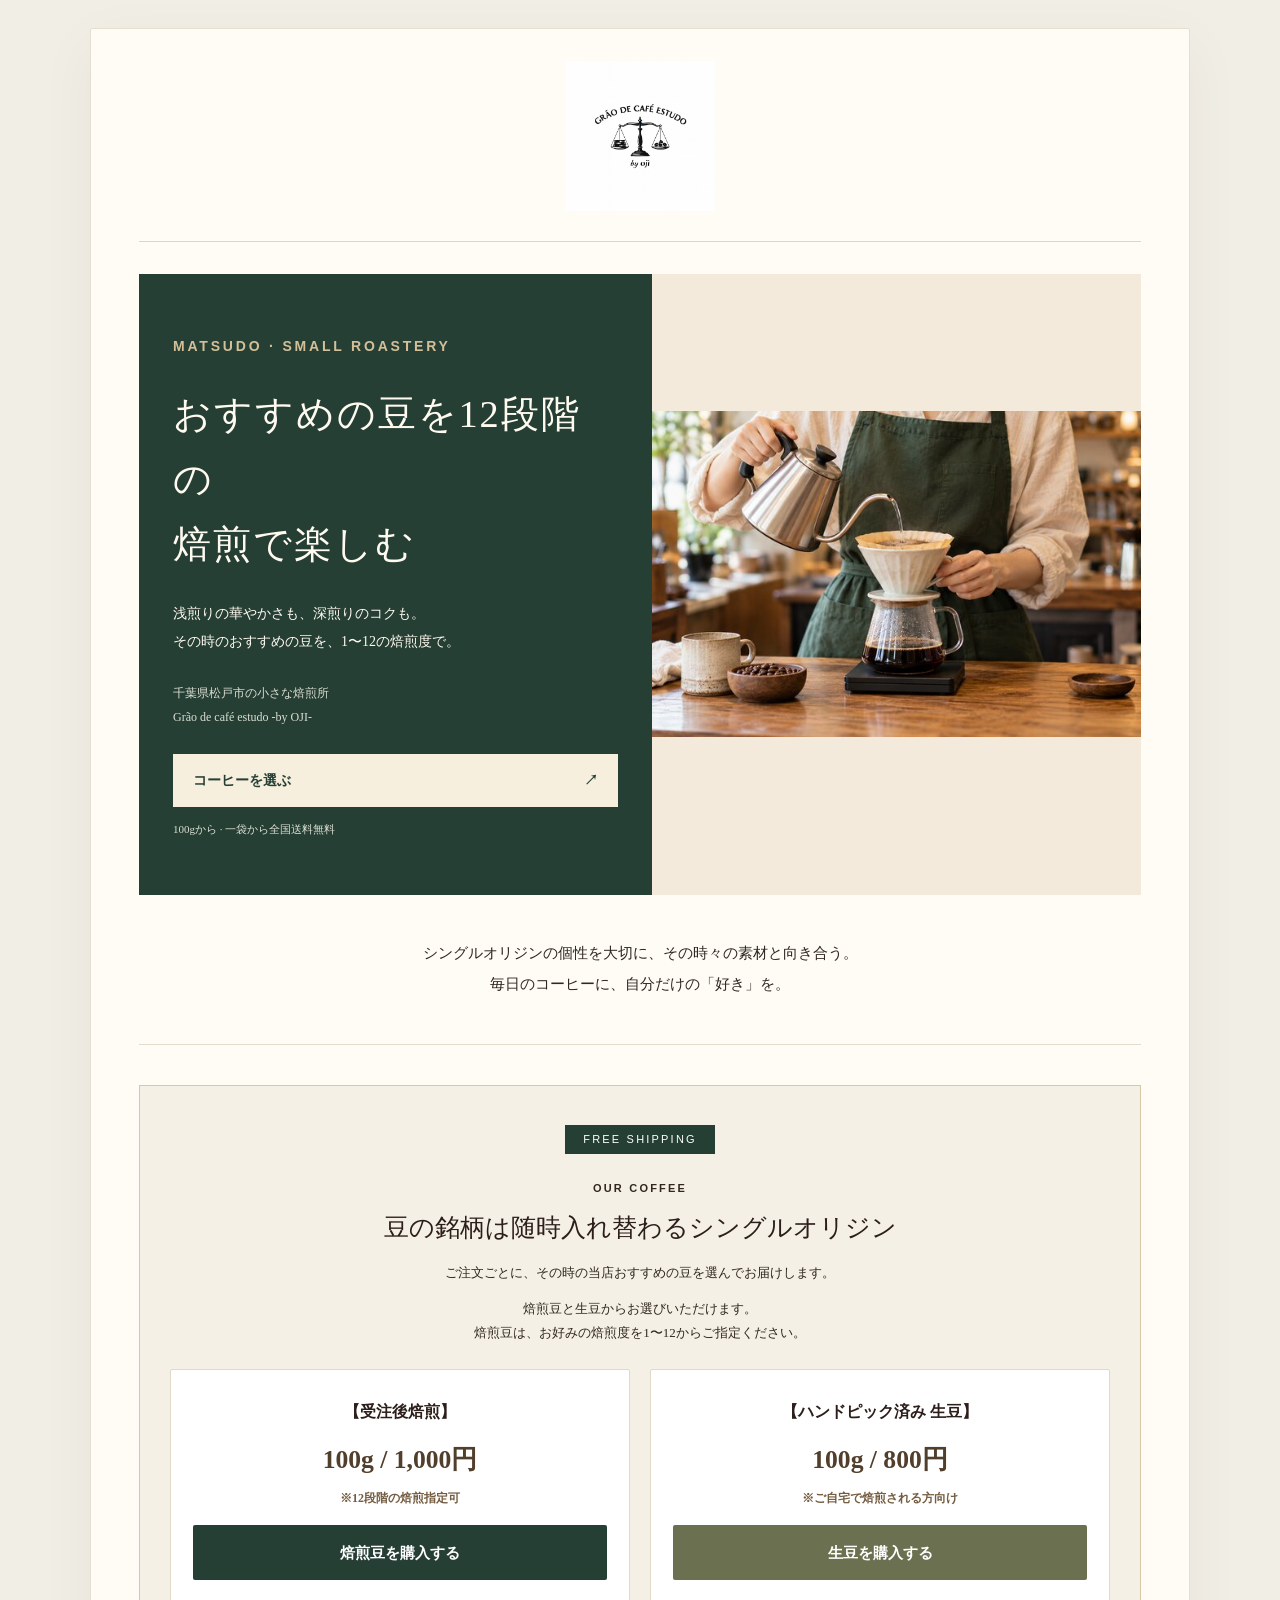
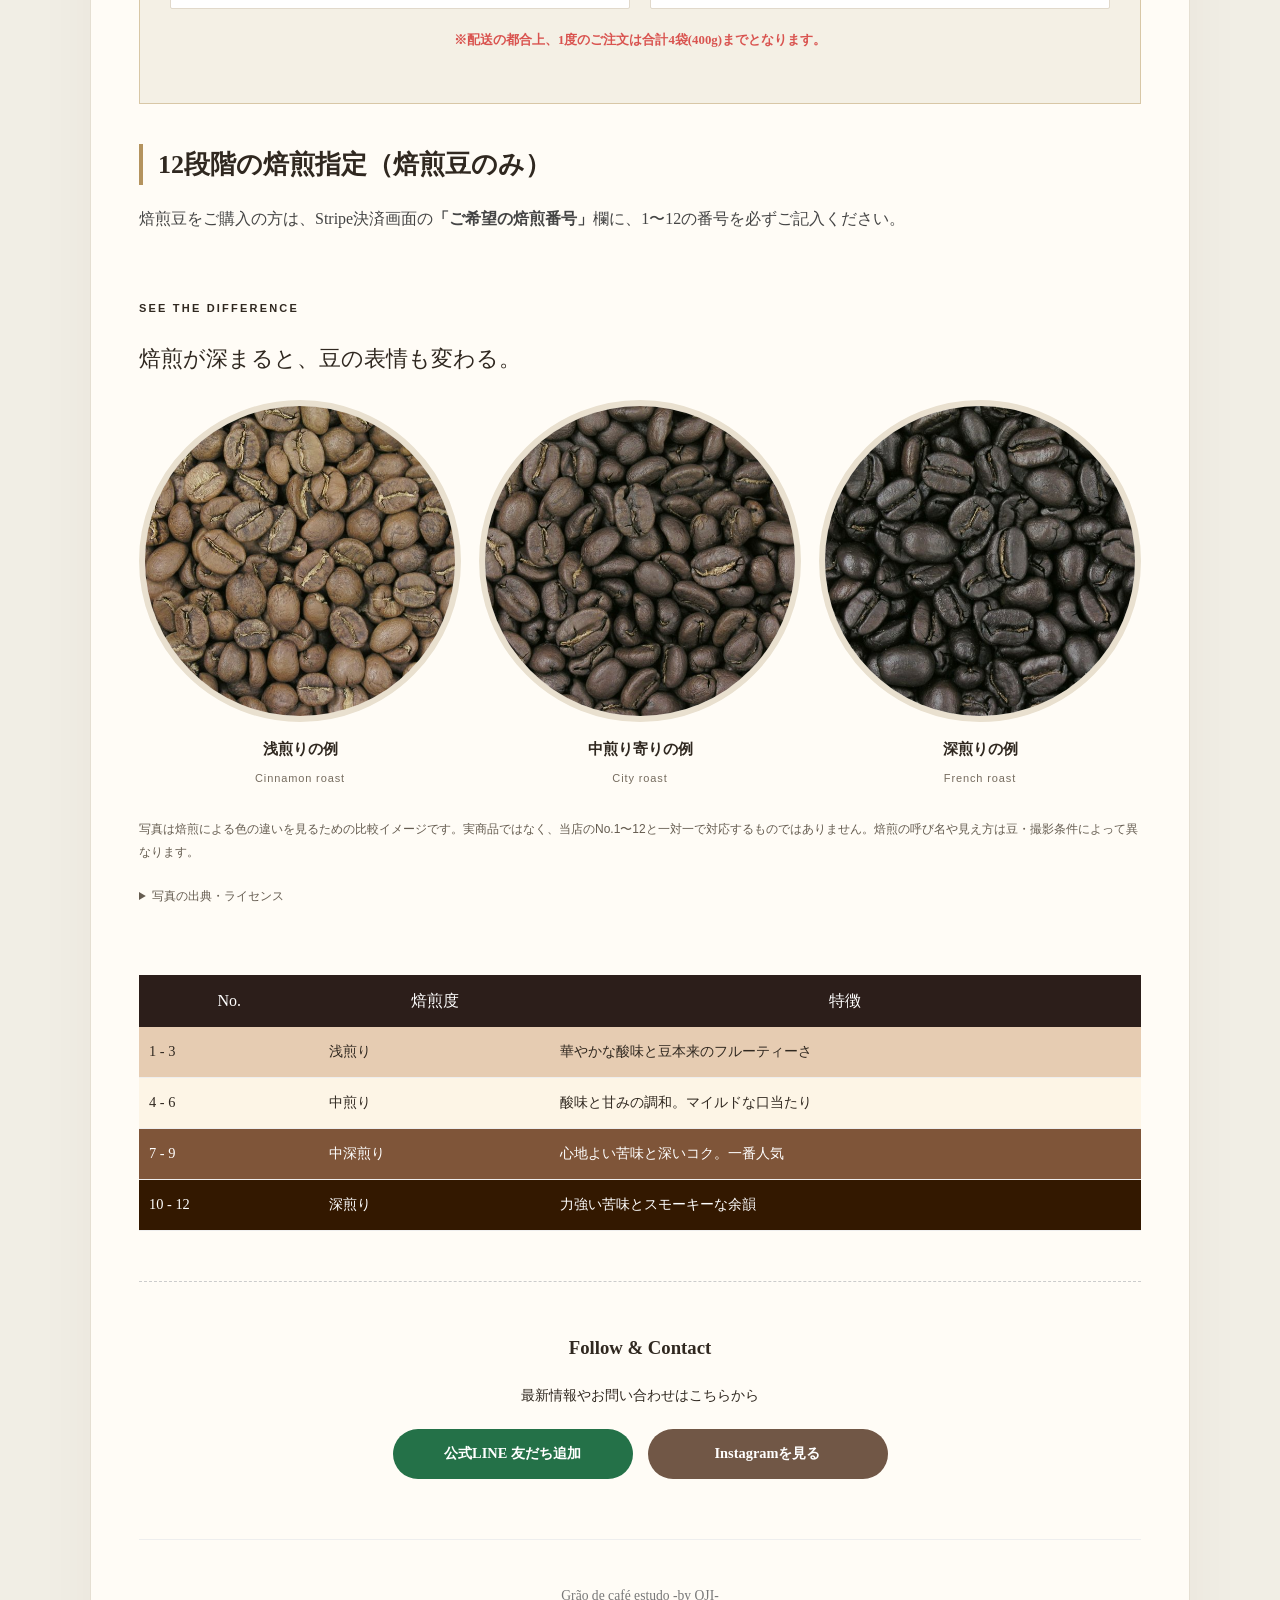
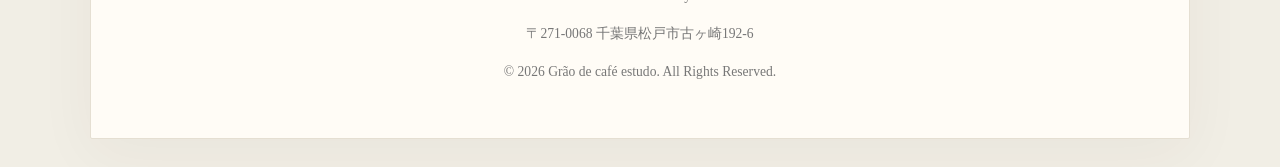
==== commit bbbfb2f5: "Clarify rotating single-origin selection at owner request" ====
--- a/index.html
+++ b/index.html
@@ -4,13 +4,13 @@
     <meta charset="UTF-8">
     <meta name="viewport" content="width=device-width, initial-scale=1.0">
     <title>12段階の焙煎を選べるコーヒー豆通販 | Grão de café estudo・松戸</title>
-    <meta name="description" content="松戸の焙煎所 Grão de café estudo。一種類のコーヒー豆を1〜12の焙煎度合いから選べます。受注後焙煎100g 1,000円、ハンドピック済み生豆100g 800円。一袋から全国送料無料。">
+    <meta name="description" content="松戸の焙煎所 Grão de café estudo。銘柄が随時入れ替わるシングルオリジンを、その時の当店おすすめでお届けします。焙煎豆は1〜12の焙煎度合いから選べます。受注後焙煎100g 1,000円、ハンドピック済み生豆100g 800円。一袋から全国送料無料。">
     <link rel="canonical" href="https://estudo-coffee.com/">
     <meta property="og:type" content="website">
     <meta property="og:locale" content="ja_JP">
     <meta property="og:site_name" content="Grão de café estudo">
-    <meta property="og:title" content="Grão de café estudo｜一種類の豆、12段階の焙煎">
-    <meta property="og:description" content="松戸の小さな焙煎所。受注後焙煎100g 1,000円。一袋から全国送料無料。">
+    <meta property="og:title" content="Grão de café estudo｜その時のおすすめの豆、12段階の焙煎">
+    <meta property="og:description" content="松戸の小さな焙煎所。銘柄が随時入れ替わるシングルオリジンを、その時の当店おすすめで。受注後焙煎100g 1,000円。一袋から全国送料無料。">
     <meta property="og:url" content="https://estudo-coffee.com/">
     <meta property="og:image" content="https://estudo-coffee.com/logo.png">
     <meta property="og:image:alt" content="Grão de café estudo -by OJI- ロゴ">
@@ -206,14 +206,14 @@
     </h1>
 
     <section class="cafe-hero" aria-labelledby="coffee-story">
-      <div class="hero-copy"><p class="eyebrow">MATSUDO · SMALL ROASTERY</p><h2 id="coffee-story">一銘柄を12段階の<br>焙煎で楽しむ</h2><p>浅煎りの華やかさも、深煎りのコクも。<br>一種類の豆を、1〜12の焙煎度で。</p><p class="hero-detail">千葉県松戸市の小さな焙煎所<br>Grão de café estudo -by OJI-</p><a href="#order" class="hero-cta">コーヒーを選ぶ <span aria-hidden="true">↗</span></a><p class="hero-shipping">100gから · 一袋から全国送料無料</p></div>
+      <div class="hero-copy"><p class="eyebrow">MATSUDO · SMALL ROASTERY</p><h2 id="coffee-story">おすすめの豆を12段階の<br>焙煎で楽しむ</h2><p>浅煎りの華やかさも、深煎りのコクも。<br>その時のおすすめの豆を、1〜12の焙煎度で。</p><p class="hero-detail">千葉県松戸市の小さな焙煎所<br>Grão de café estudo -by OJI-</p><a href="#order" class="hero-cta">コーヒーを選ぶ <span aria-hidden="true">↗</span></a><p class="hero-shipping">100gから · 一袋から全国送料無料</p></div>
       <figure class="coffee-photo"><img src="images/ai-coffee-hands-1200.jpg" srcset="images/ai-coffee-hands-600.jpg 600w, images/ai-coffee-hands-1200.jpg 1200w" sizes="(max-width: 700px) calc(100vw - 40px), 440px" alt="胸から下の手元でドリッパーにお湯を注ぐAI生成のイメージ画像" width="1200" height="800" fetchpriority="high"></figure>
     </section>
-    <div class="intro-line"><p>単一銘柄の研究に没頭し、その時々の素材と向き合う。<br>毎日のコーヒーに、自分だけの「好き」を。</p></div>
+    <div class="intro-line"><p>シングルオリジンの個性を大切に、その時々の素材と向き合う。<br>毎日のコーヒーに、自分だけの「好き」を。</p></div>
 
     <div class="current-bean" id="order">
         <div class="free-shipping-badge">FREE SHIPPING</div>
-        <p class="eyebrow">OUR COFFEE</p><div class="bean-title">同じ豆を、ふたつの楽しみ方で。</div><p class="product-intro">取り扱いは一種類。焙煎豆と生豆からお選びいただけます。</p>
+        <p class="eyebrow">OUR COFFEE</p><div class="bean-title">豆の銘柄は随時入れ替わるシングルオリジン</div><p class="product-intro">ご注文ごとに、その時の当店おすすめの豆を選んでお届けします。</p><p class="product-intro">焙煎豆と生豆からお選びいただけます。<br>焙煎豆は、お好みの焙煎度を1〜12からご指定ください。</p>
         
         <div class="purchase-options">
             <div class="option-card">
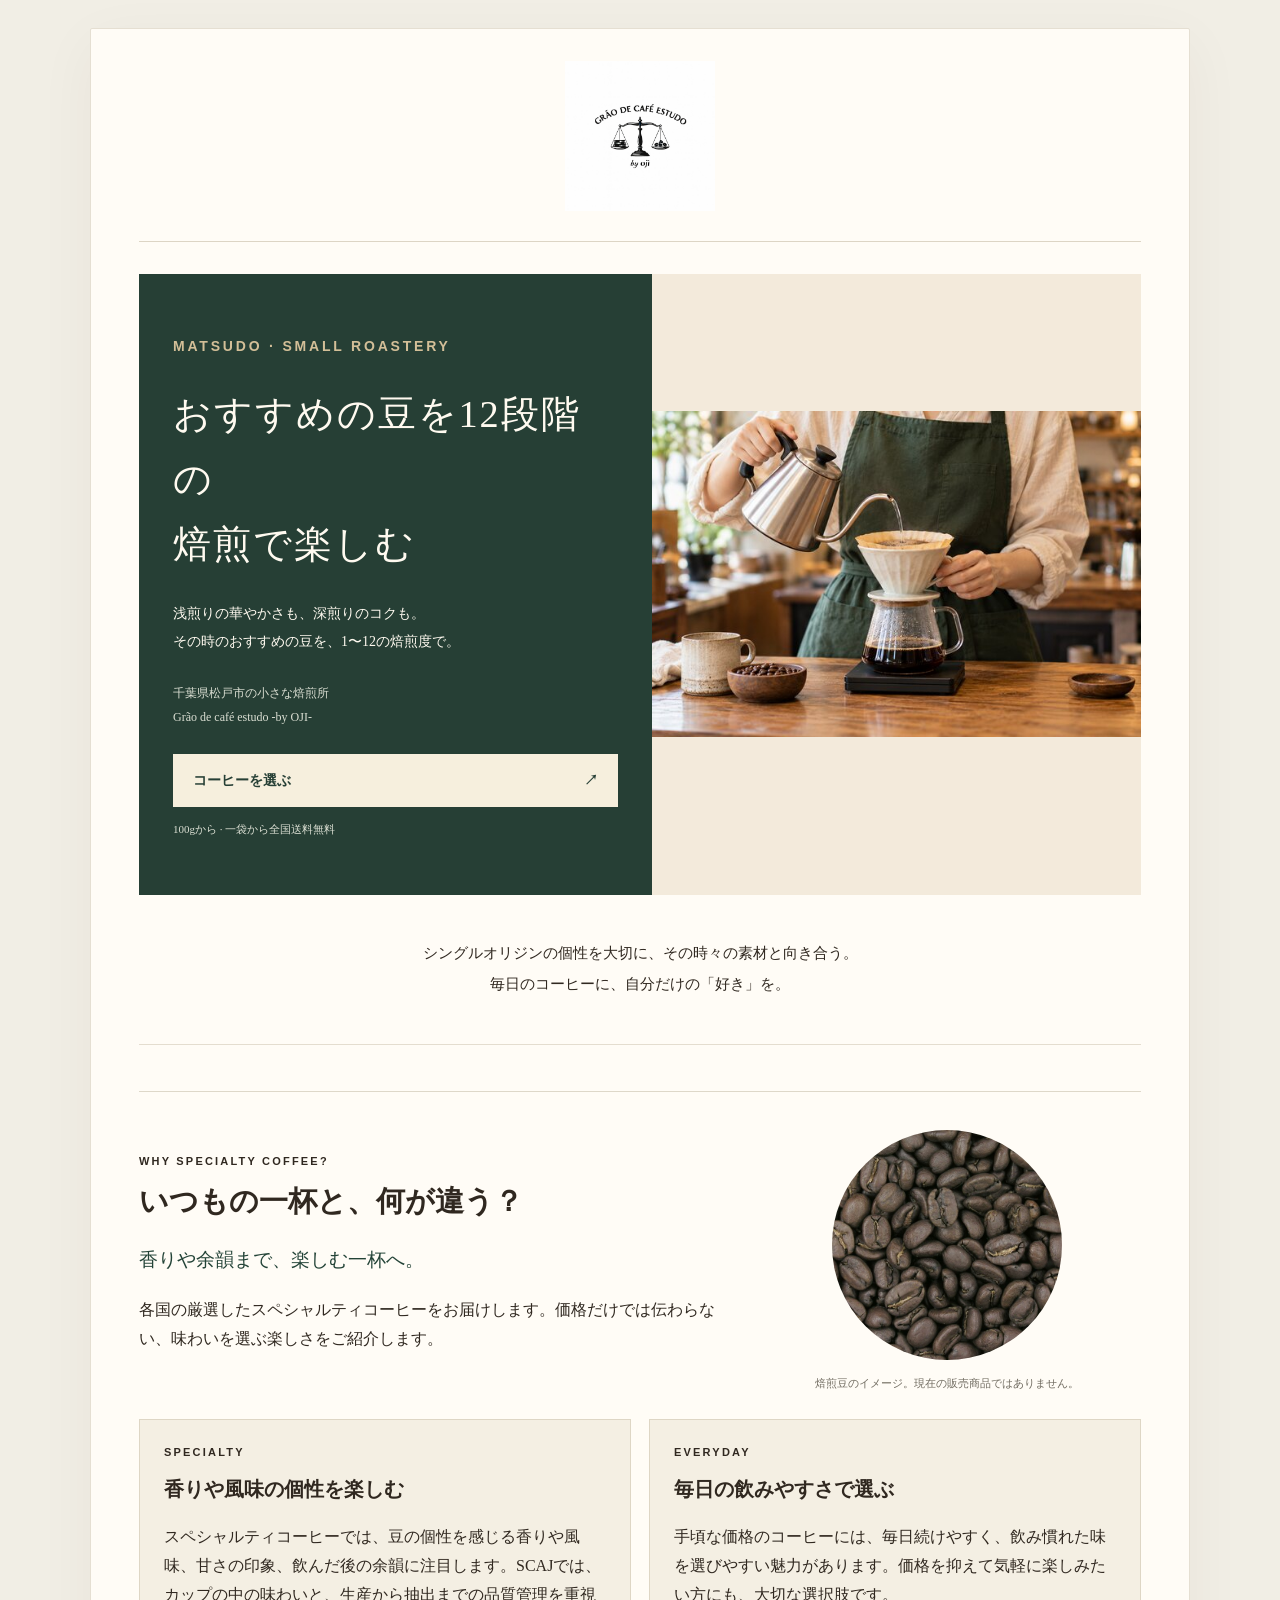
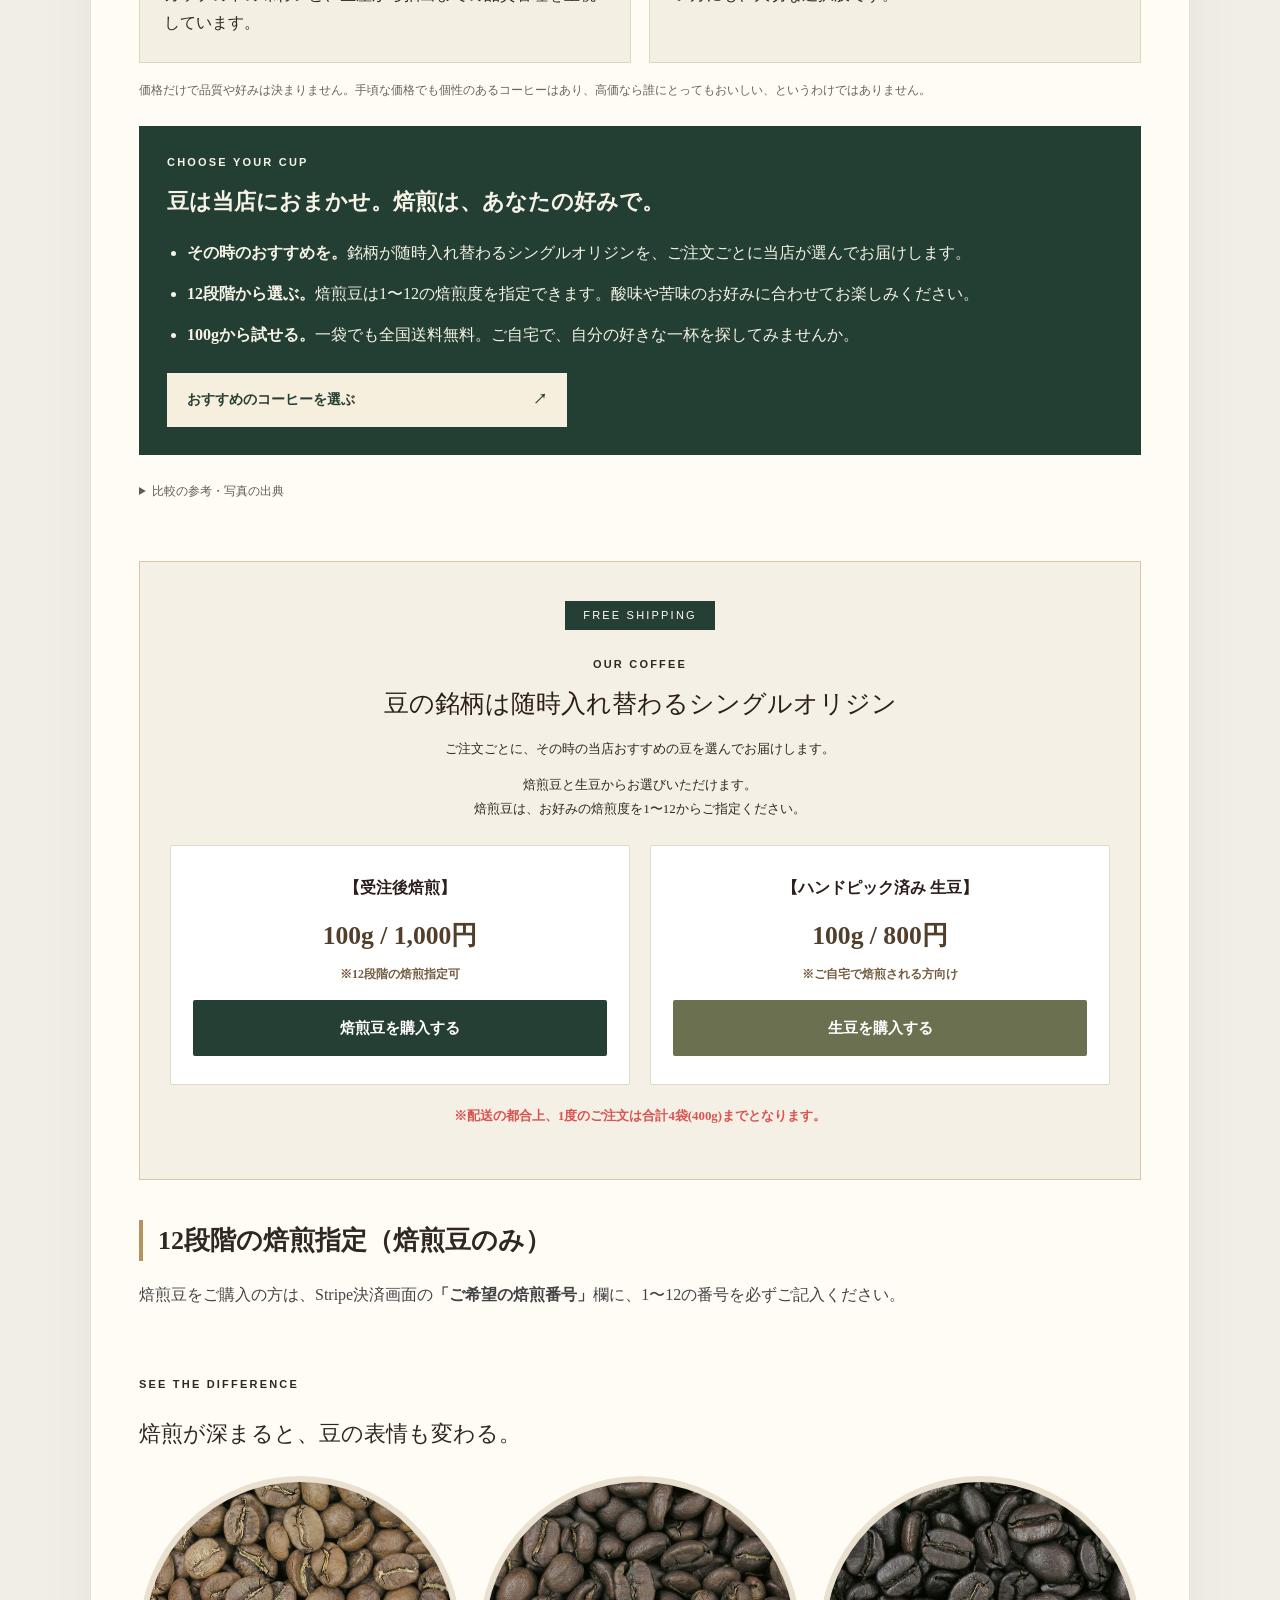
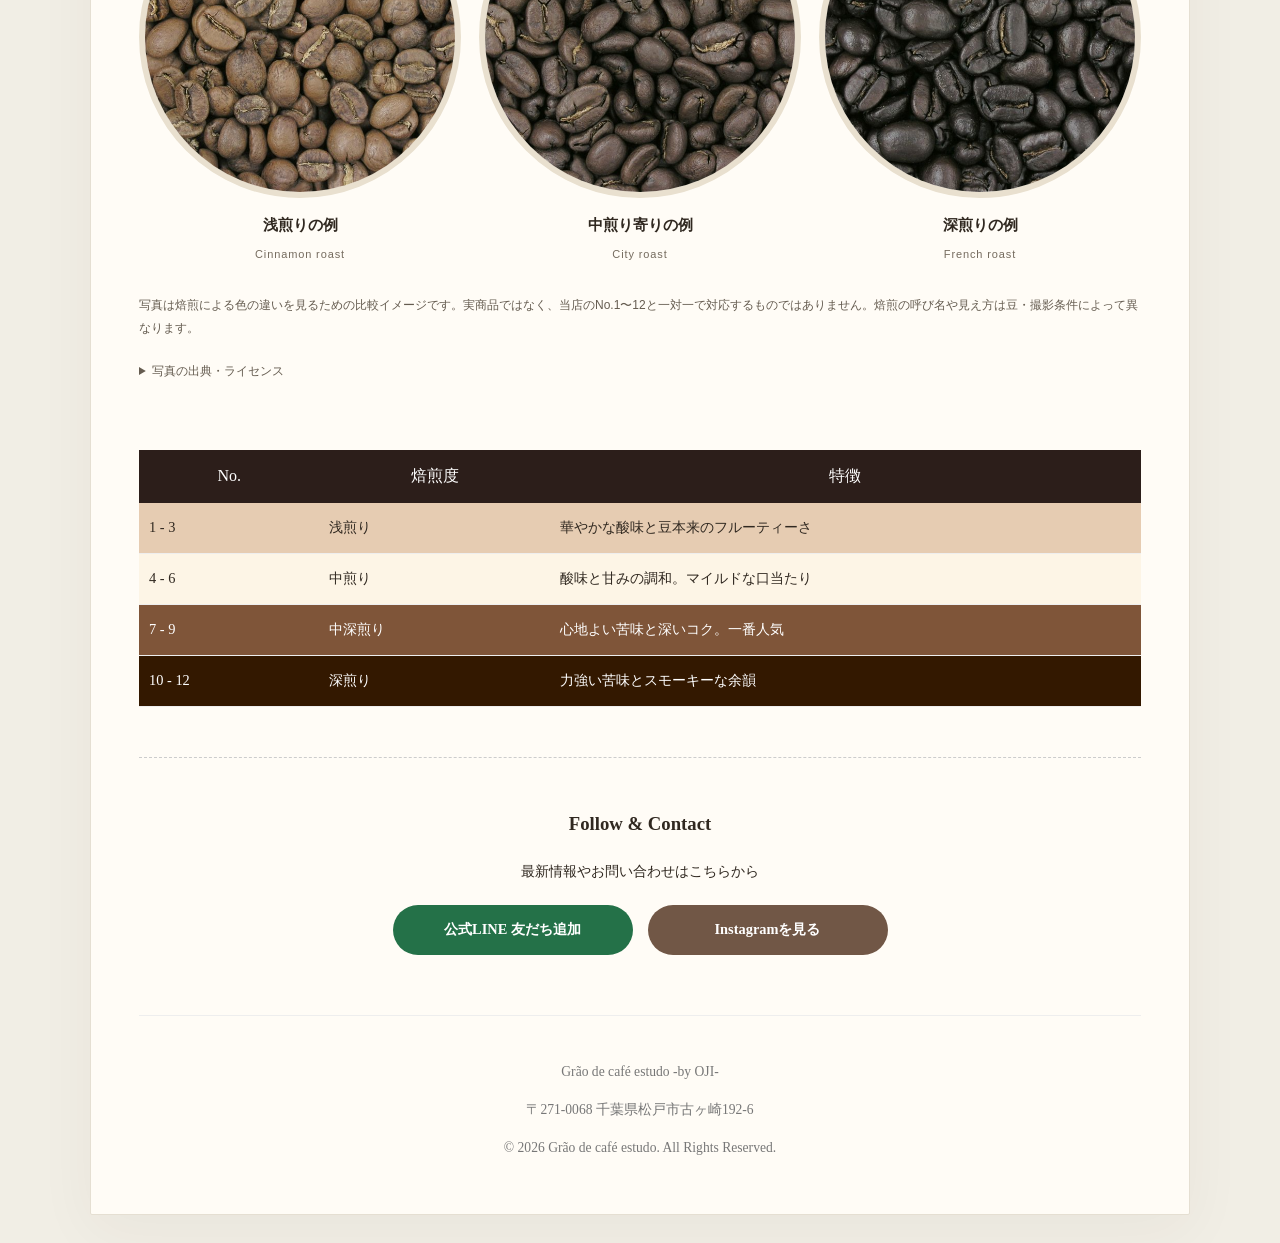
==== commit 77dccd57: "Publish owner-approved specialty comparison and coffee selection guide" ====
--- a/index.html
+++ b/index.html
@@ -196,7 +196,10 @@
 @media(max-width:700px){body{padding:12px 10px;}.container{padding:22px 10px 30px;}.header-area{margin-bottom:24px;padding-bottom:16px;}.logo-img{width:135px;}.cafe-hero{grid-template-columns:1fr;}.hero-copy{padding:30px 24px;}.hero-copy h2{font-size:29px;}.coffee-photo img{height:auto;max-height:none;aspect-ratio:3/2;object-position:center;}.coffee-photo figcaption{font-size:10px;}.intro-line{font-size:14px;padding:24px 12px;}.current-bean{padding:26px 16px;margin:30px 0;}.bean-title{font-size:22px;}.purchase-options{grid-template-columns:1fr;gap:16px;}.option-card{width:100%;padding:24px 16px;}.price{font-size:1.45rem;}h2{font-size:21px;padding-left:12px;}.description{font-size:15px;}.roast-comparison{padding:12px 4px;}.roast-comparison h3{font-size:20px;}.roast-photos{gap:10px;}.roast-photos img{border-width:3px;}.roast-photos b{font-size:12px;}.roast-photos span{font-size:10px;letter-spacing:0;}.roast-grid th,.roast-grid td{padding:10px 5px;font-size:13px;}.roast-grid th:first-child{width:22%;}.roast-grid th:nth-child(2){width:25%;}.roast-grid th:nth-child(3){width:53%;}.sns-btn{width:100%;max-width:300px;}.sns-buttons{gap:12px;}.credits a{display:inline-block;padding-block:8px;min-height:40px;}footer{overflow-wrap:anywhere;font-size:12px;}}
 @media(max-width:360px){.hero-copy{padding:26px 18px;}.hero-copy h2{font-size:26px;}.roast-photos{grid-template-columns:1fr;gap:18px;}.roast-photos figure{display:grid;grid-template-columns:96px 1fr;gap:16px;align-items:center;}.roast-photos figcaption{text-align:left;}.roast-photos b{font-size:16px;}.roast-photos span{font-size:12px;}.price{font-size:1.35rem;}}
 @media(prefers-reduced-motion:reduce){html{scroll-behavior:auto}*{transition:none!important;}}
-    </style>
+    
+.specialty-guide{margin:46px 0;text-align:left;border-top:1px solid #ded8c9;padding-top:38px;}
+.difference-intro{display:grid;grid-template-columns:1.5fr 1fr;gap:32px;align-items:center;}.difference-intro h2{border:0;padding:0;margin:8px 0 12px;font-size:29px;line-height:1.5;}.difference-lead{font-size:19px;color:#234337;}.difference-intro figure{margin:0;text-align:center;}.difference-intro img{display:block;width:100%;max-width:230px;height:auto;border-radius:50%;margin:auto;}.difference-intro figcaption{font-size:11px;line-height:1.7;color:#706b60;margin-top:14px;}.difference-cards{display:grid;grid-template-columns:1fr 1fr;gap:18px;margin-top:26px;}.difference-cards article{padding:24px;background:#f4efe3;border:1px solid #ded6c5;}.difference-cards h3{margin:8px 0 12px;font-size:20px;}.difference-cards p:last-child{margin-bottom:0;}.difference-note{font-size:12px;line-height:1.9;color:#67645c;margin:16px 0 24px;}.estudo-value{background:#233f33;color:#f8f3e7;padding:28px;}.estudo-value h3{font-size:22px;margin:8px 0 18px;}.estudo-value ul{margin:0 0 24px;padding-left:20px;}.estudo-value li{margin:12px 0;}.estudo-value .hero-cta{max-width:400px;}.difference-sources{margin-top:16px;font-size:12px;}.specialty-guide .eyebrow{margin-top:0;}@media(max-width:700px){.specialty-guide{margin:30px 0;padding-top:28px;}.difference-intro{grid-template-columns:1fr;gap:20px;}.difference-intro h2{font-size:24px;}.difference-intro img{max-width:160px;}.difference-intro p,.difference-cards p,.estudo-value li{font-size:14px;}.difference-cards{grid-template-columns:1fr;gap:14px;}.difference-cards article{padding:20px;}.difference-cards h3{font-size:19px;}.estudo-value{padding:22px 18px;}.estudo-value h3{font-size:21px;}.difference-sources{overflow-wrap:anywhere;}}
+</style>
 </head>
 <body>
 
@@ -210,6 +213,20 @@
       <figure class="coffee-photo"><img src="images/ai-coffee-hands-1200.jpg" srcset="images/ai-coffee-hands-600.jpg 600w, images/ai-coffee-hands-1200.jpg 1200w" sizes="(max-width: 700px) calc(100vw - 40px), 440px" alt="胸から下の手元でドリッパーにお湯を注ぐAI生成のイメージ画像" width="1200" height="800" fetchpriority="high"></figure>
     </section>
     <div class="intro-line"><p>シングルオリジンの個性を大切に、その時々の素材と向き合う。<br>毎日のコーヒーに、自分だけの「好き」を。</p></div>
+
+<section class="specialty-guide" id="coffee-difference" aria-labelledby="difference-title">
+  <div class="difference-intro">
+    <div><p class="eyebrow">WHY SPECIALTY COFFEE?</p><h2 id="difference-title">いつもの一杯と、何が違う？</h2><p class="difference-lead">香りや余韻まで、楽しむ一杯へ。</p><p>各国の厳選したスペシャルティコーヒーをお届けします。価格だけでは伝わらない、味わいを選ぶ楽しさをご紹介します。</p></div>
+    <figure><img src="images/roast-medium.jpg" alt="焙煎豆の比較イメージ。現在販売中の豆の写真ではありません" width="600" height="600" loading="lazy"><figcaption>焙煎豆のイメージ。現在の販売商品ではありません。</figcaption></figure>
+  </div>
+  <div class="difference-cards">
+    <article><p class="eyebrow">SPECIALTY</p><h3>香りや風味の個性を楽しむ</h3><p>スペシャルティコーヒーでは、豆の個性を感じる香りや風味、甘さの印象、飲んだ後の余韻に注目します。SCAJでは、カップの中の味わいと、生産から抽出までの品質管理を重視しています。</p></article>
+    <article><p class="eyebrow">EVERYDAY</p><h3>毎日の飲みやすさで選ぶ</h3><p>手頃な価格のコーヒーには、毎日続けやすく、飲み慣れた味を選びやすい魅力があります。価格を抑えて気軽に楽しみたい方にも、大切な選択肢です。</p></article>
+  </div>
+  <p class="difference-note">価格だけで品質や好みは決まりません。手頃な価格でも個性のあるコーヒーはあり、高価なら誰にとってもおいしい、というわけではありません。</p>
+  <div class="estudo-value"><p class="eyebrow">CHOOSE YOUR CUP</p><h3>豆は当店におまかせ。焙煎は、あなたの好みで。</h3><ul><li><strong>その時のおすすめを。</strong>銘柄が随時入れ替わるシングルオリジンを、ご注文ごとに当店が選んでお届けします。</li><li><strong>12段階から選ぶ。</strong>焙煎豆は1〜12の焙煎度を指定できます。酸味や苦味のお好みに合わせてお楽しみください。</li><li><strong>100gから試せる。</strong>一袋でも全国送料無料。ご自宅で、自分の好きな一杯を探してみませんか。</li></ul><a class="hero-cta" href="#order">おすすめのコーヒーを選ぶ <span aria-hidden="true">↗</span></a></div>
+  <details class="credits difference-sources"><summary>比較の参考・写真の出典</summary><p>一般的な品質の考え方：<a href="https://scaj.org/about/specialty-coffee">SCAJ「スペシャルティコーヒーの定義」</a> · <a href="https://sca.coffee/what-is-specialty-coffee">SCA「What is Specialty Coffee」</a>。仕入れについての説明は当店の取扱方針です。評価点や認証の取得を示すものではありません。</p><p>写真：Dan Bollinger / Wikimedia Commons「<a href="https://commons.wikimedia.org/wiki/File:425_degrees_city_roast_coffee.png">City roast</a>」、<a href="https://creativecommons.org/licenses/by-sa/3.0/">CC BY-SA 3.0</a>。サイズ縮小・JPEG変換のみ。画像派生物は同じライセンスで提供しています。</p></details>
+</section>
 
     <div class="current-bean" id="order">
         <div class="free-shipping-badge">FREE SHIPPING</div>
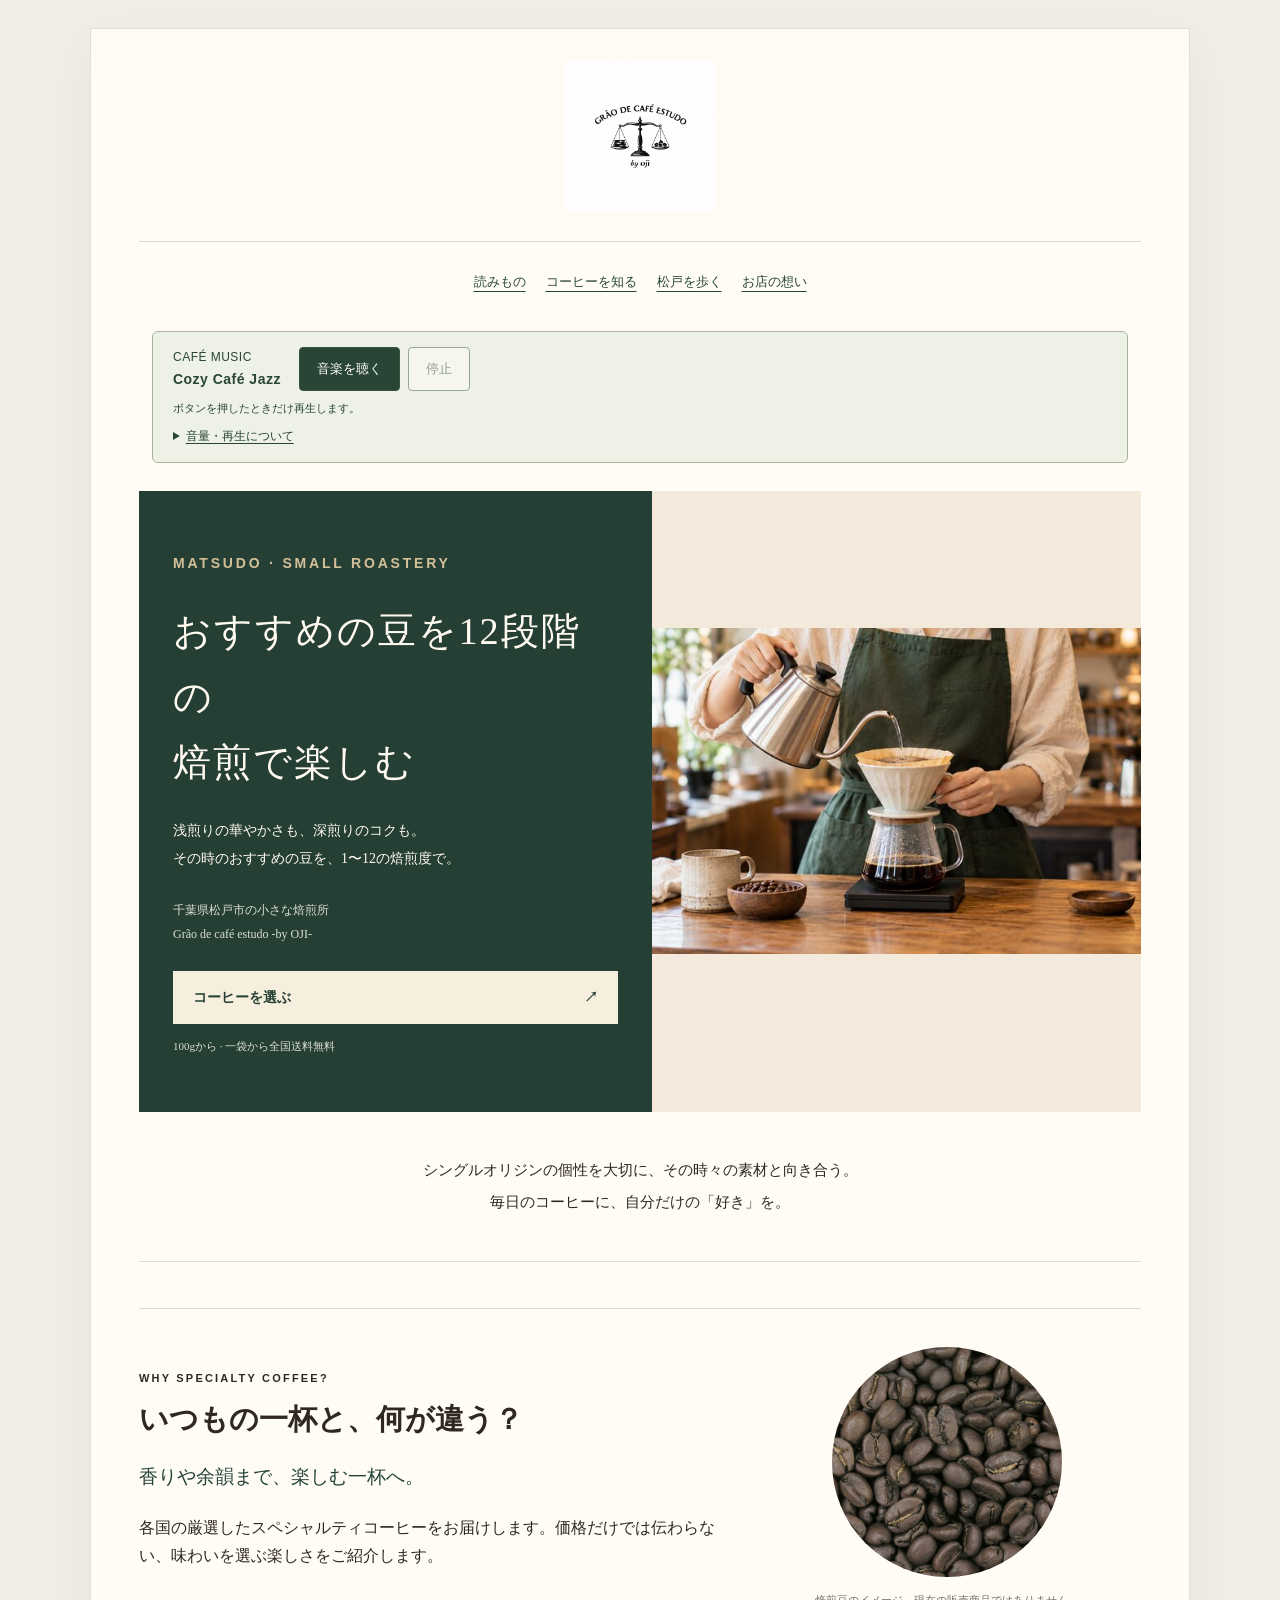
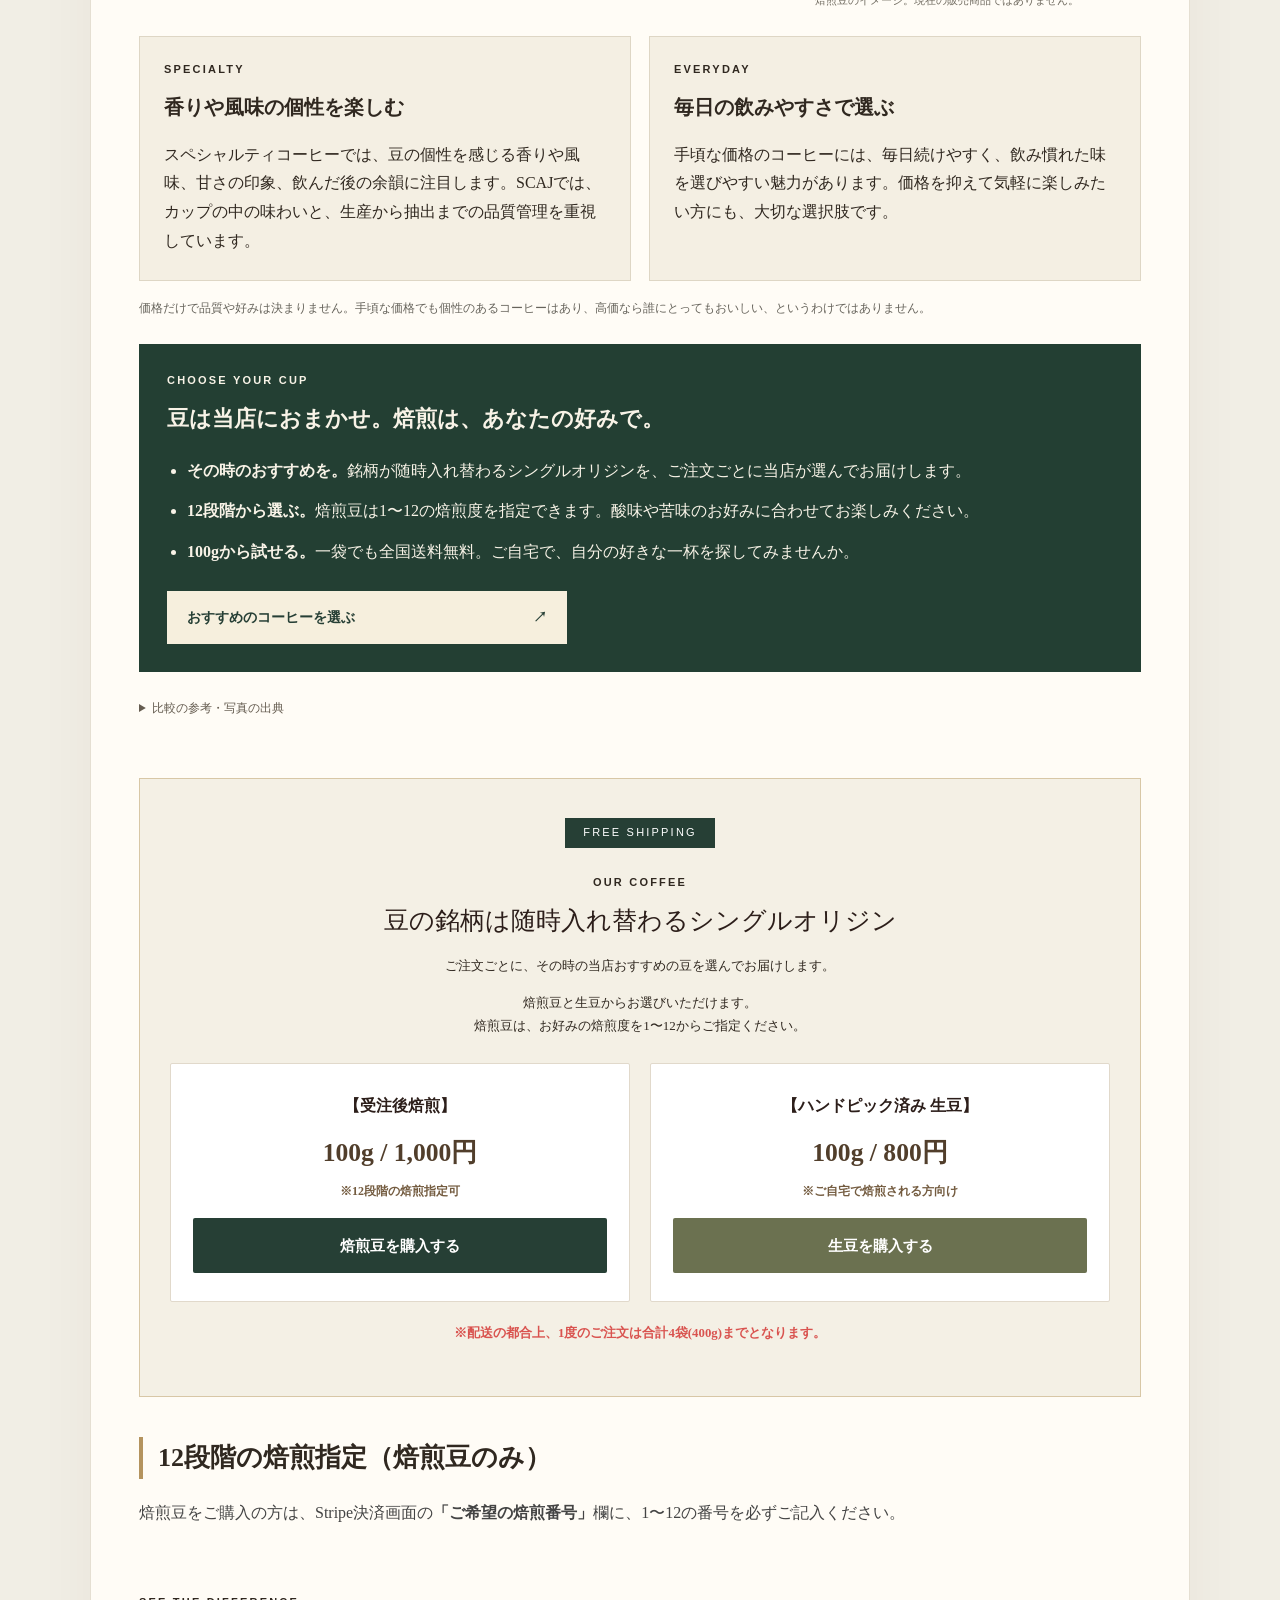
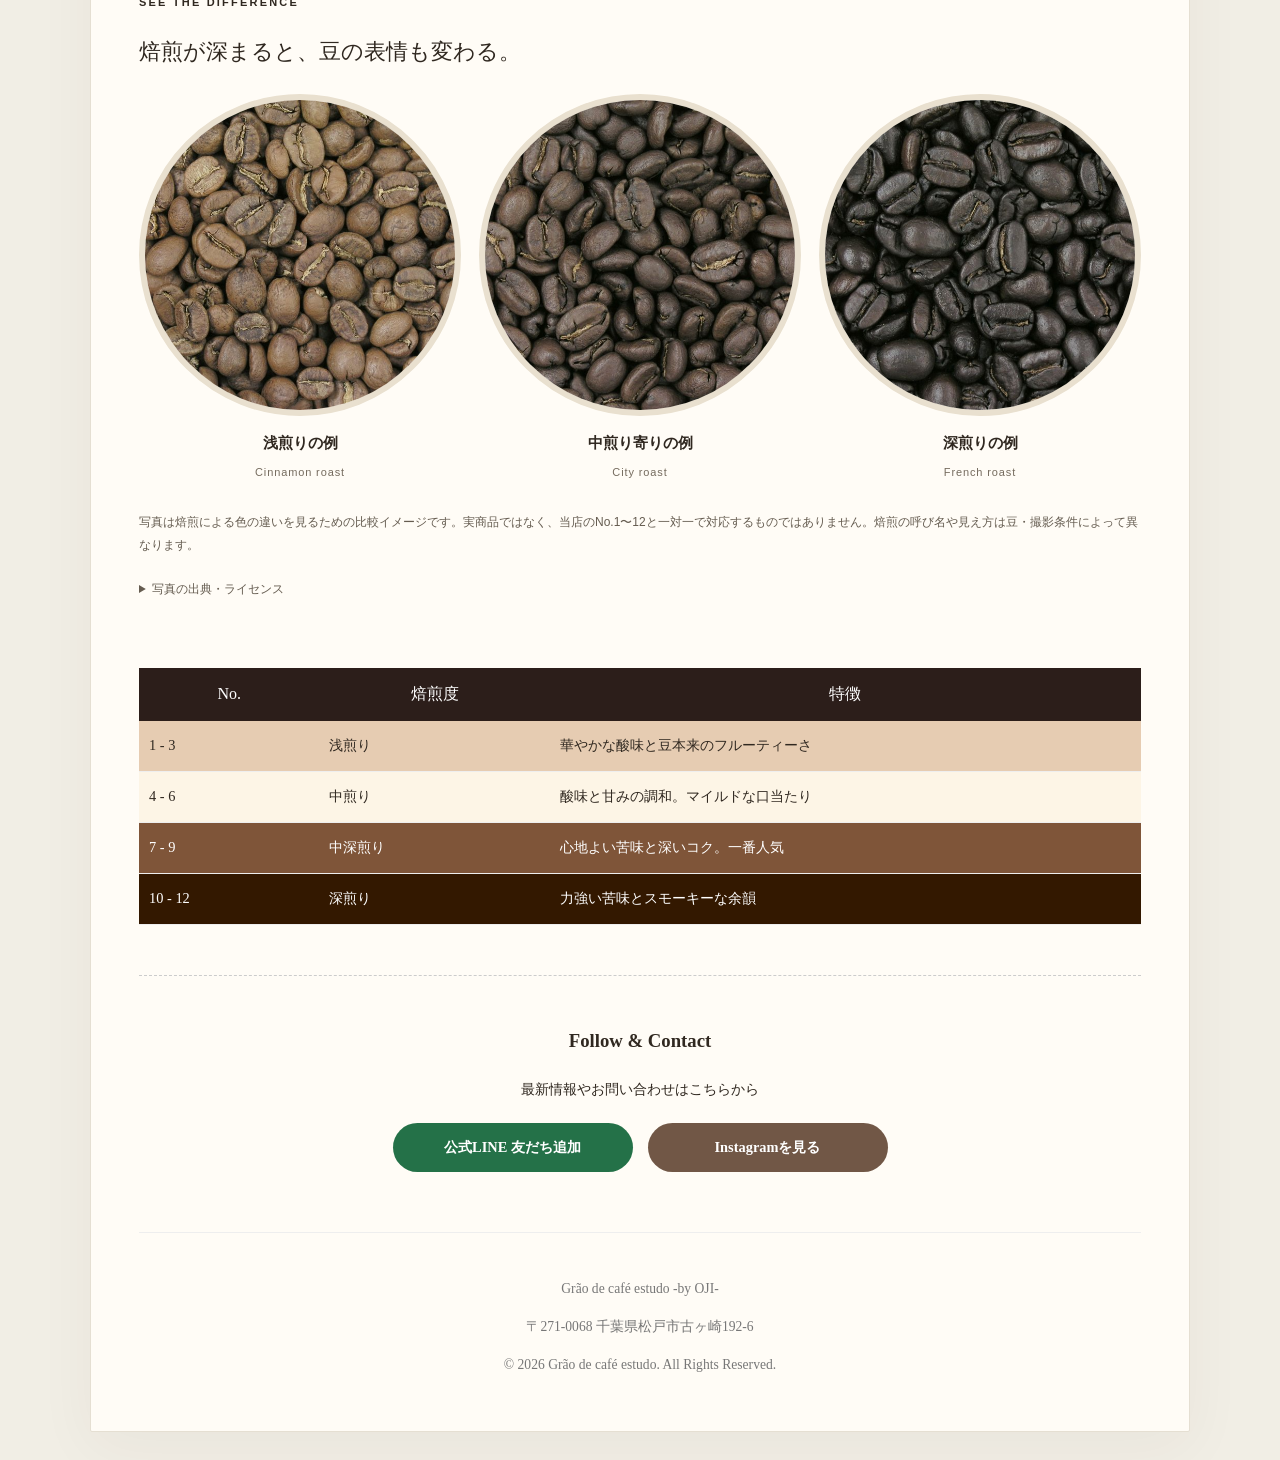
==== commit efa24736: "Publish approved coffee journal and owner BGM; preserve live Stripe checkout" ====
--- a/index.html
+++ b/index.html
@@ -1,7 +1,7 @@
 <!DOCTYPE html>
 <html lang="ja">
 <head>
-    <meta charset="UTF-8">
+<meta charset="UTF-8">
     <meta name="viewport" content="width=device-width, initial-scale=1.0">
     <title>12段階の焙煎を選べるコーヒー豆通販 | Grão de café estudo・松戸</title>
     <meta name="description" content="松戸の焙煎所 Grão de café estudo。銘柄が随時入れ替わるシングルオリジンを、その時の当店おすすめでお届けします。焙煎豆は1〜12の焙煎度合いから選べます。受注後焙煎100g 1,000円、ハンドピック済み生豆100g 800円。一袋から全国送料無料。">
@@ -199,8 +199,9 @@
     
 .specialty-guide{margin:46px 0;text-align:left;border-top:1px solid #ded8c9;padding-top:38px;}
 .difference-intro{display:grid;grid-template-columns:1.5fr 1fr;gap:32px;align-items:center;}.difference-intro h2{border:0;padding:0;margin:8px 0 12px;font-size:29px;line-height:1.5;}.difference-lead{font-size:19px;color:#234337;}.difference-intro figure{margin:0;text-align:center;}.difference-intro img{display:block;width:100%;max-width:230px;height:auto;border-radius:50%;margin:auto;}.difference-intro figcaption{font-size:11px;line-height:1.7;color:#706b60;margin-top:14px;}.difference-cards{display:grid;grid-template-columns:1fr 1fr;gap:18px;margin-top:26px;}.difference-cards article{padding:24px;background:#f4efe3;border:1px solid #ded6c5;}.difference-cards h3{margin:8px 0 12px;font-size:20px;}.difference-cards p:last-child{margin-bottom:0;}.difference-note{font-size:12px;line-height:1.9;color:#67645c;margin:16px 0 24px;}.estudo-value{background:#233f33;color:#f8f3e7;padding:28px;}.estudo-value h3{font-size:22px;margin:8px 0 18px;}.estudo-value ul{margin:0 0 24px;padding-left:20px;}.estudo-value li{margin:12px 0;}.estudo-value .hero-cta{max-width:400px;}.difference-sources{margin-top:16px;font-size:12px;}.specialty-guide .eyebrow{margin-top:0;}@media(max-width:700px){.specialty-guide{margin:30px 0;padding-top:28px;}.difference-intro{grid-template-columns:1fr;gap:20px;}.difference-intro h2{font-size:24px;}.difference-intro img{max-width:160px;}.difference-intro p,.difference-cards p,.estudo-value li{font-size:14px;}.difference-cards{grid-template-columns:1fr;gap:14px;}.difference-cards article{padding:20px;}.difference-cards h3{font-size:19px;}.estudo-value{padding:22px 18px;}.estudo-value h3{font-size:21px;}.difference-sources{overflow-wrap:anywhere;}}
+.journal-home-nav{display:flex;justify-content:center;flex-wrap:wrap;gap:10px 20px;font-family:sans-serif;font-size:13px;margin:-12px 0 30px}.journal-home-nav a{color:#284536;text-underline-offset:5px;padding:8px 0}
 </style>
-</head>
+<link rel="stylesheet" href="/audio/player.css"><script src="/audio/player.js" defer></script></head>
 <body>
 
 <div class="container">
@@ -208,6 +209,8 @@
         <img src="logo.png" alt="Grão de café estudo -by OJI-" width="1024" height="1024" fetchpriority="high" class="logo-img">
     </h1>
 
+<nav class="journal-home-nav" aria-label="読みもの"><a href="journal/">読みもの</a><a href="journal/#learn">コーヒーを知る</a><a href="journal/#matsudo">松戸を歩く</a><a href="journal/#thoughts">お店の想い</a></nav>
+<section class="cafe-player" aria-label="カフェの音楽"><div class="cafe-player-top"><div class="cafe-player-title">CAFÉ MUSIC<strong>Cozy Café Jazz</strong></div><div class="cafe-player-actions"><button type="button" id="cafe-audio-toggle" aria-pressed="false" aria-controls="cafe-audio">音楽を聴く</button><button type="button" id="cafe-audio-stop" disabled>停止</button></div></div><p id="cafe-audio-status" role="status" aria-live="polite">ボタンを押したときだけ再生します。</p><details><summary>音量・再生について</summary><label for="cafe-audio-volume">音量<input id="cafe-audio-volume" type="range" min="0" max="1" step="0.05" value="0.35"></label><p>端末の音量ボタンでも調整できます。ページを移動すると停止し、自動では再開しません。繰り返し再生はしません。</p></details><audio id="cafe-audio" preload="none" src="/audio/cozy-cafe-jazz.mp3"></audio><noscript><p>再生ボタンにはJavaScriptが必要です。記事はそのままお読みいただけます。</p></noscript></section>
     <section class="cafe-hero" aria-labelledby="coffee-story">
       <div class="hero-copy"><p class="eyebrow">MATSUDO · SMALL ROASTERY</p><h2 id="coffee-story">おすすめの豆を12段階の<br>焙煎で楽しむ</h2><p>浅煎りの華やかさも、深煎りのコクも。<br>その時のおすすめの豆を、1〜12の焙煎度で。</p><p class="hero-detail">千葉県松戸市の小さな焙煎所<br>Grão de café estudo -by OJI-</p><a href="#order" class="hero-cta">コーヒーを選ぶ <span aria-hidden="true">↗</span></a><p class="hero-shipping">100gから · 一袋から全国送料無料</p></div>
       <figure class="coffee-photo"><img src="images/ai-coffee-hands-1200.jpg" srcset="images/ai-coffee-hands-600.jpg 600w, images/ai-coffee-hands-1200.jpg 1200w" sizes="(max-width: 700px) calc(100vw - 40px), 440px" alt="胸から下の手元でドリッパーにお湯を注ぐAI生成のイメージ画像" width="1200" height="800" fetchpriority="high"></figure>
--- a/audio/player.css
+++ b/audio/player.css
@@ -0,0 +1 @@
+.cafe-player{max-width:976px;margin:20px auto 28px;padding:15px 20px;border:1px solid #a6b29b;border-radius:6px;background:#eef1e6;color:#284536;font-family:"Hiragino Kaku Gothic ProN","Yu Gothic",sans-serif;text-align:left;box-sizing:border-box}.cafe-player-top{display:flex;flex-wrap:wrap;align-items:center;gap:12px 18px}.cafe-player-title{font-size:12px;letter-spacing:.04em;line-height:1.6}.cafe-player-title strong{display:block;font-size:14px}.cafe-player-actions{display:flex;gap:8px;flex-wrap:wrap}.cafe-player button{font:inherit;font-size:13px;min-height:44px;padding:9px 17px;border:1px solid #36563f;border-radius:4px;background:#fffdf7;color:#284536;cursor:pointer}.cafe-player button:first-child{background:#284536;color:#fff}.cafe-player button:hover{filter:brightness(.94)}.cafe-player button:disabled{opacity:.48;cursor:default}.cafe-player button:focus-visible,.cafe-player input:focus-visible,.cafe-player summary:focus-visible{outline:3px solid #9a743b;outline-offset:3px}.cafe-player p{margin:9px 0 0;font-size:11px;line-height:1.6}.cafe-player details{font-size:12px;margin-top:8px}.cafe-player summary{cursor:pointer;display:list-item;text-decoration:underline;text-underline-offset:3px}.cafe-player label{display:flex;align-items:center;gap:12px;margin-top:10px}.cafe-player input{width:150px;max-width:60%;min-height:32px;accent-color:#284536}.cafe-player audio{display:none}@media(max-width:700px){.cafe-player{margin:16px 20px 22px;padding:14px}.container .cafe-player{margin-left:0;margin-right:0}.cafe-player-top{gap:10px}.cafe-player-actions{width:100%}.cafe-player button{flex:1}}
